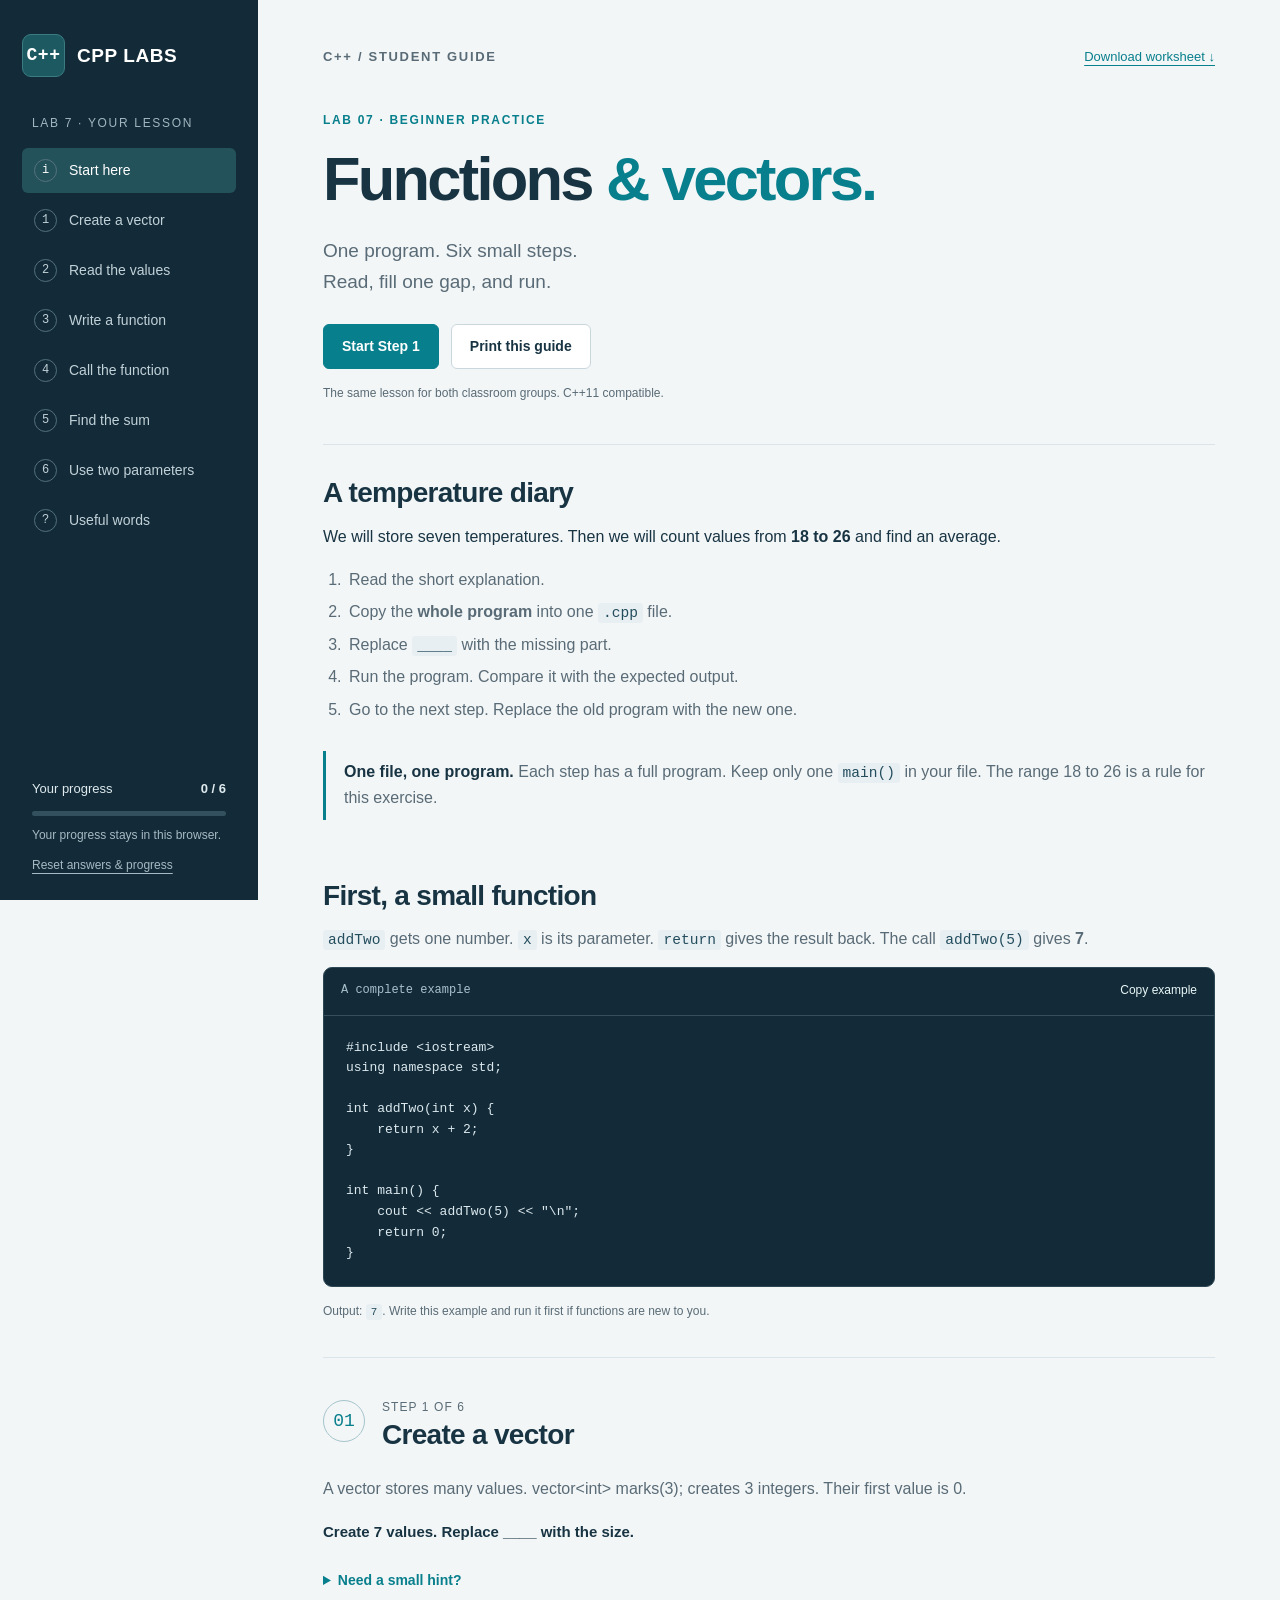
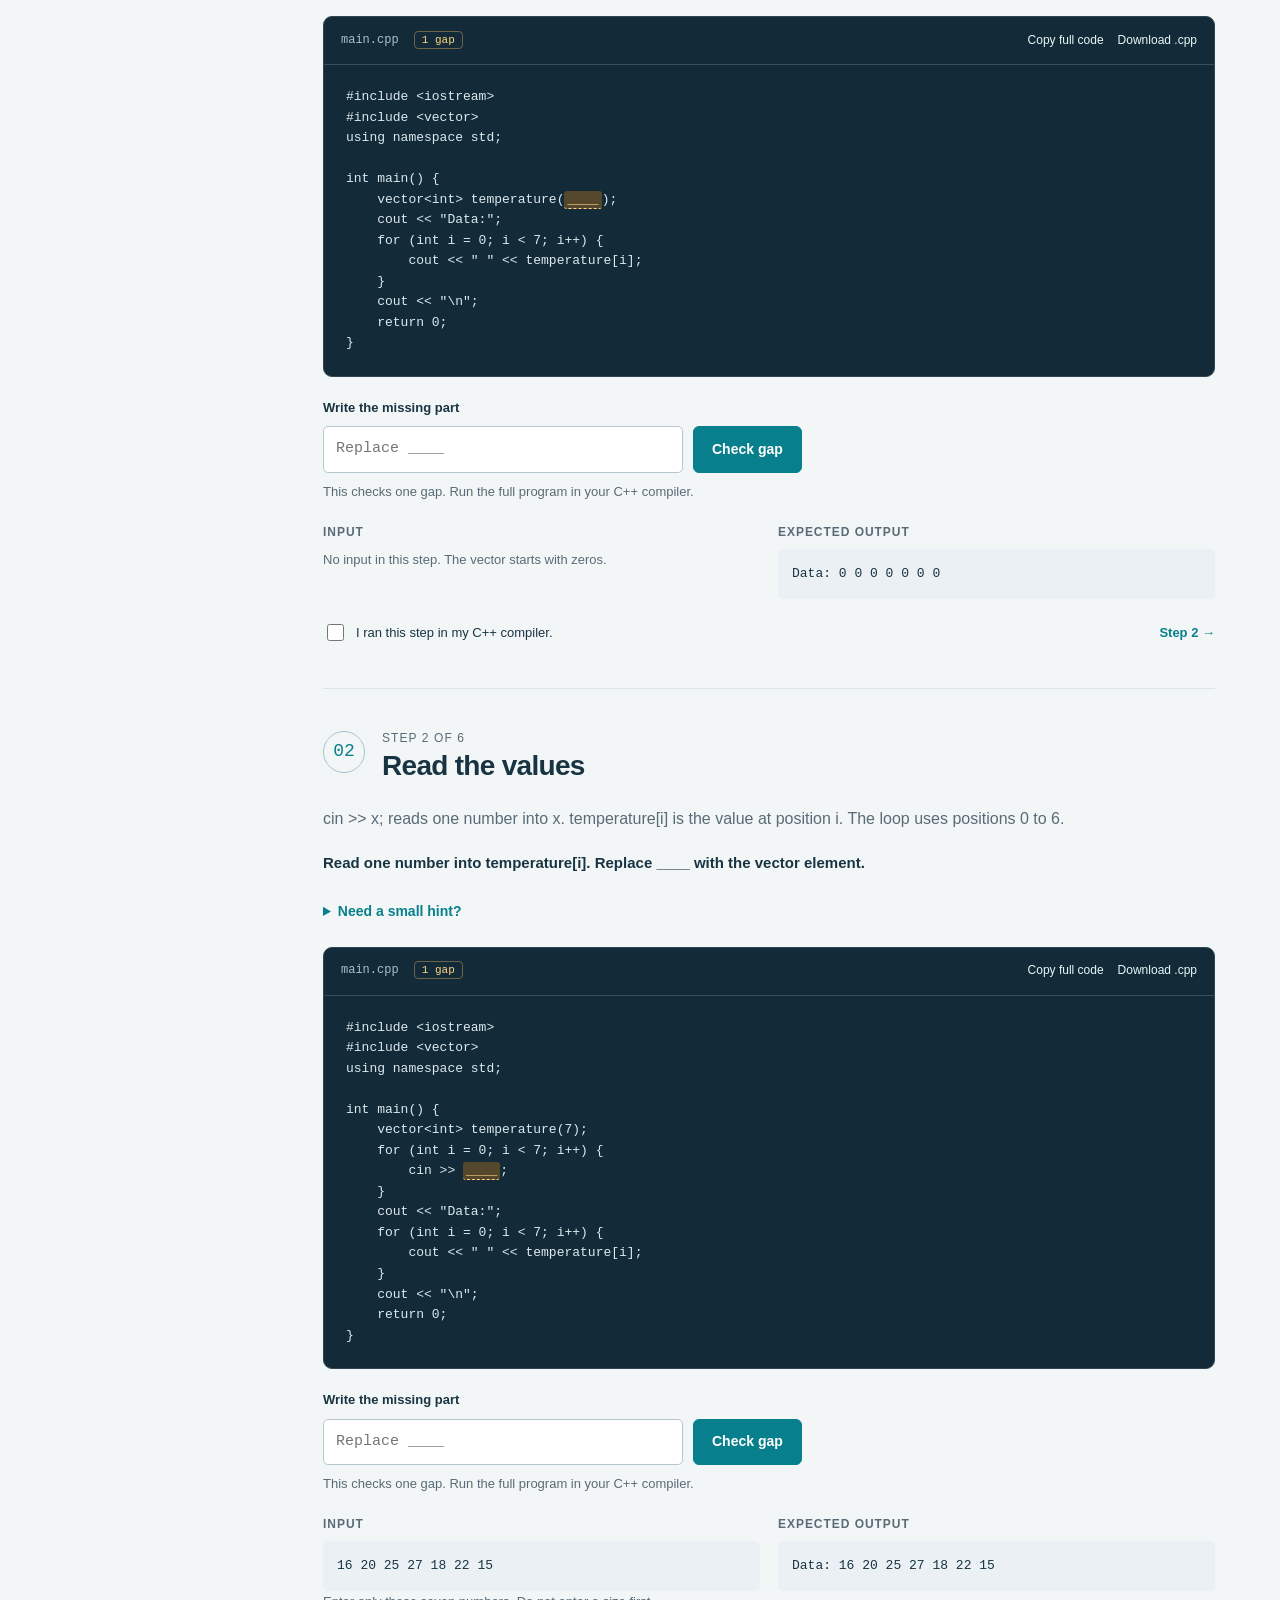
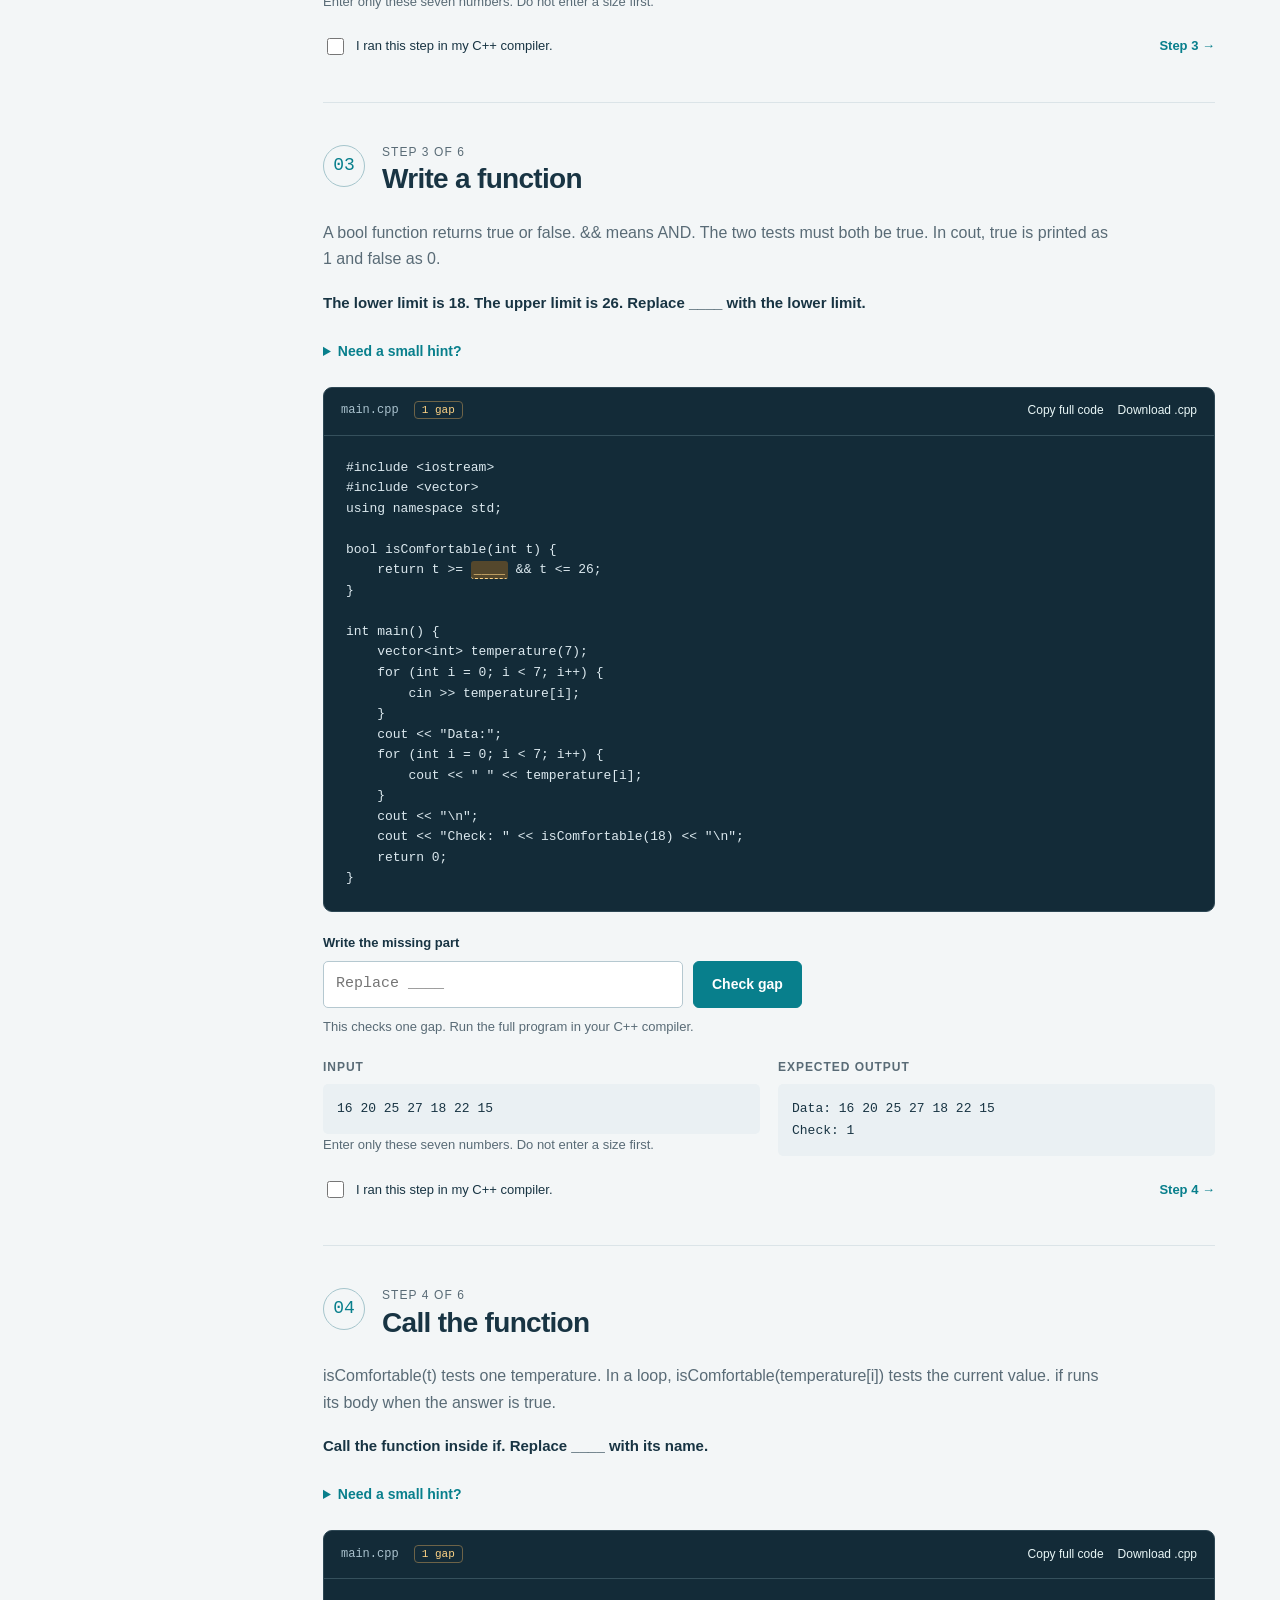
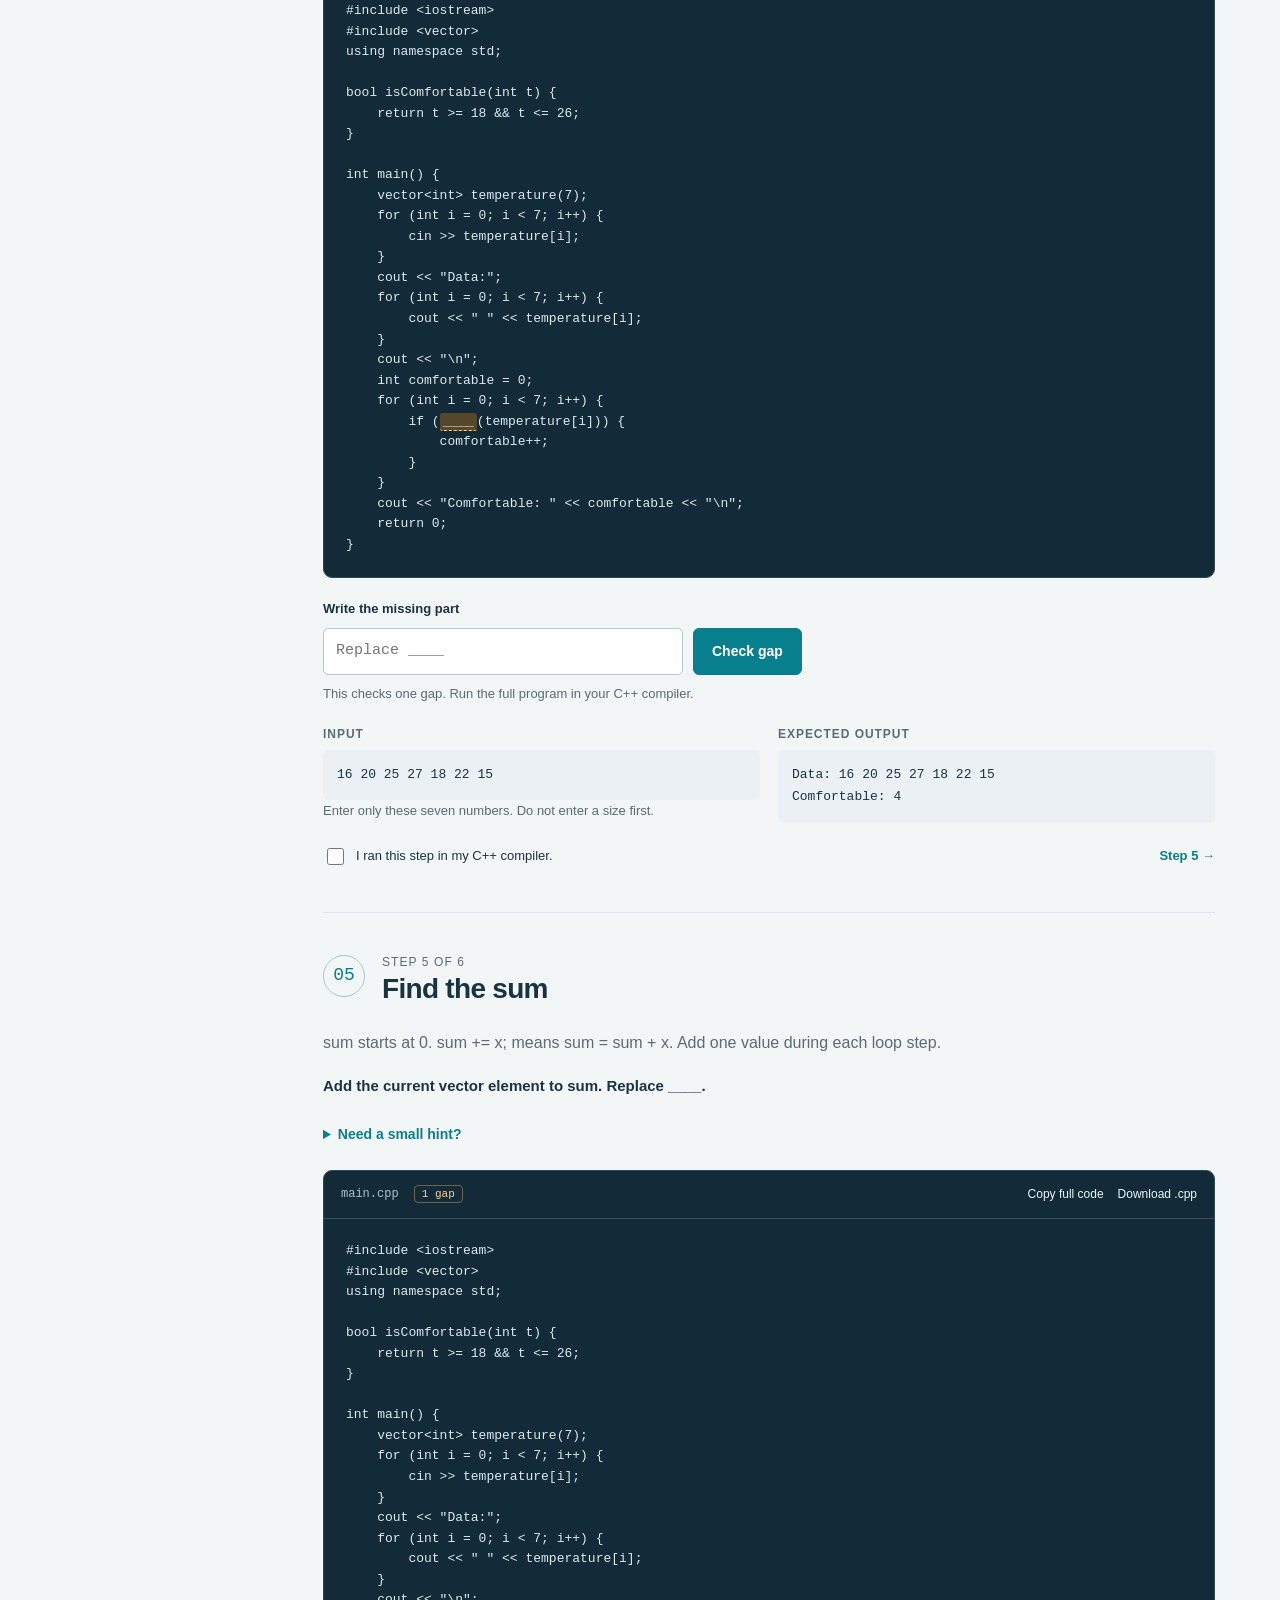
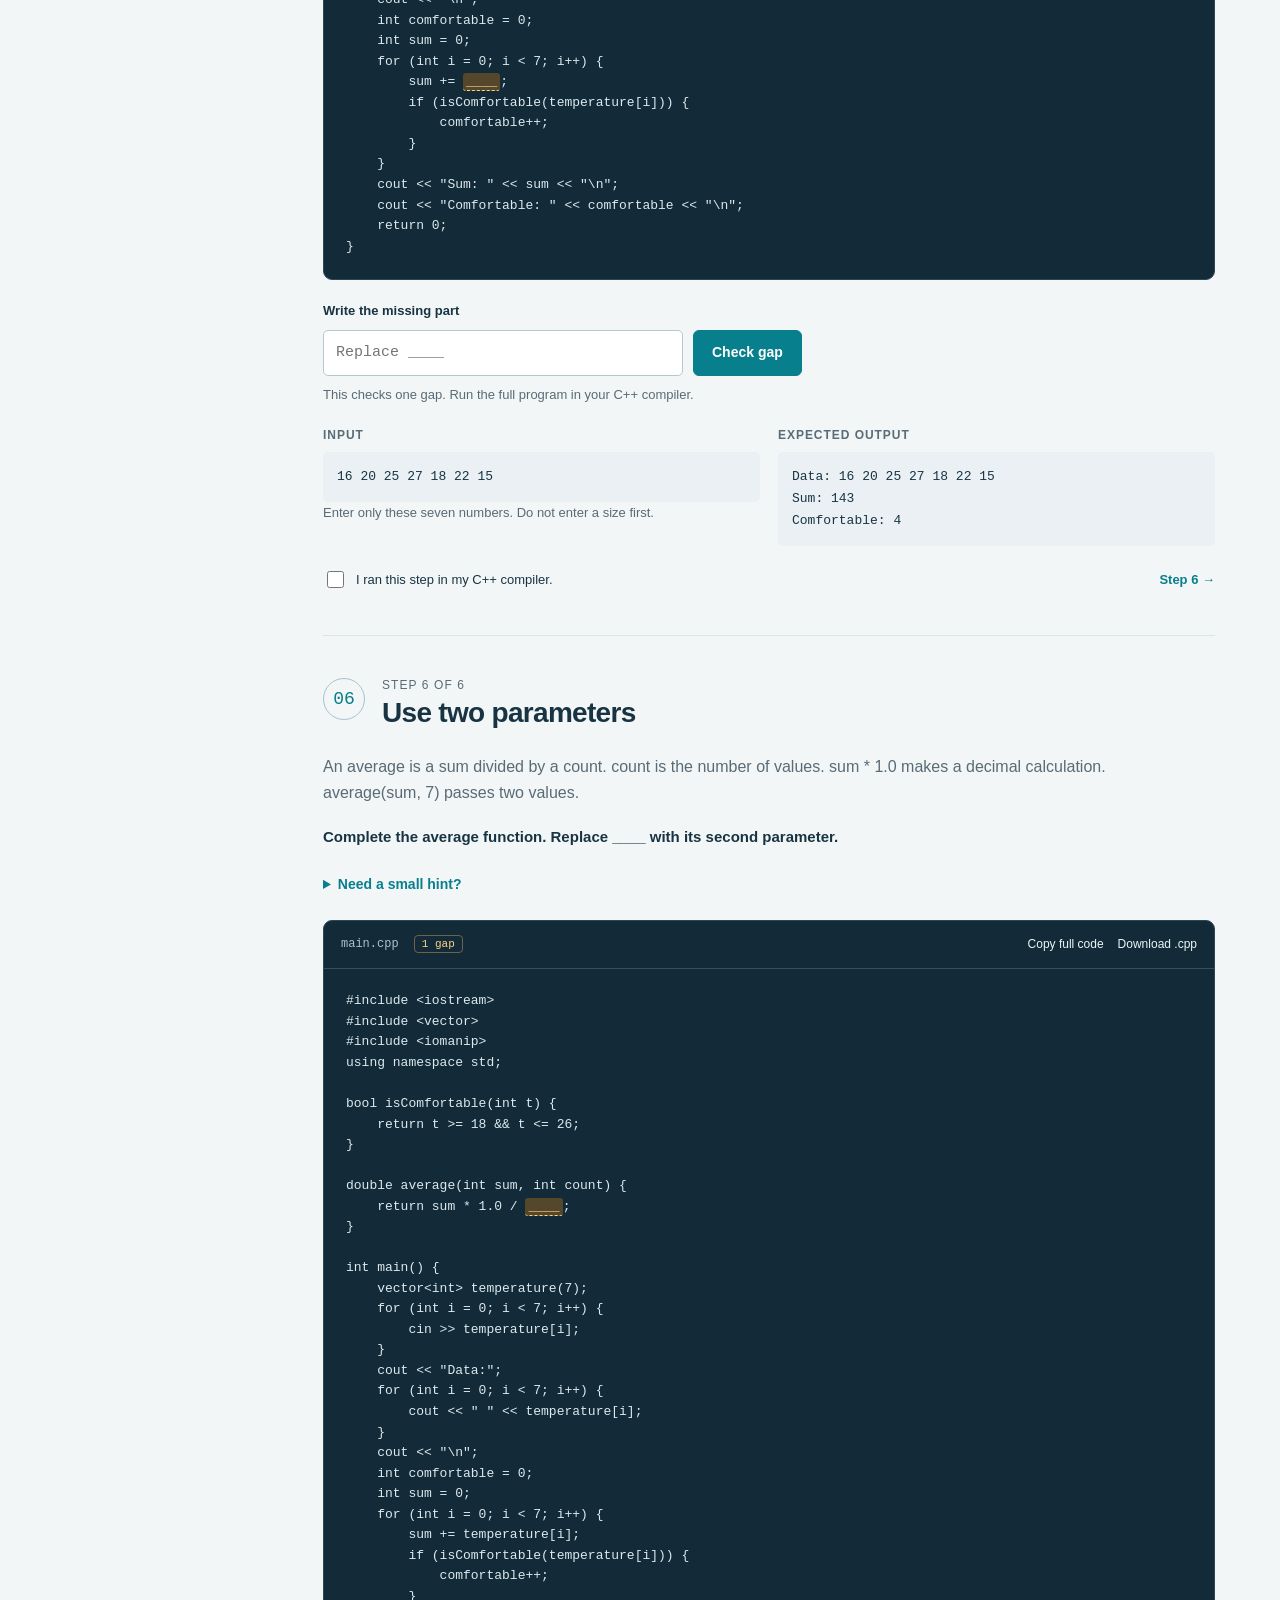
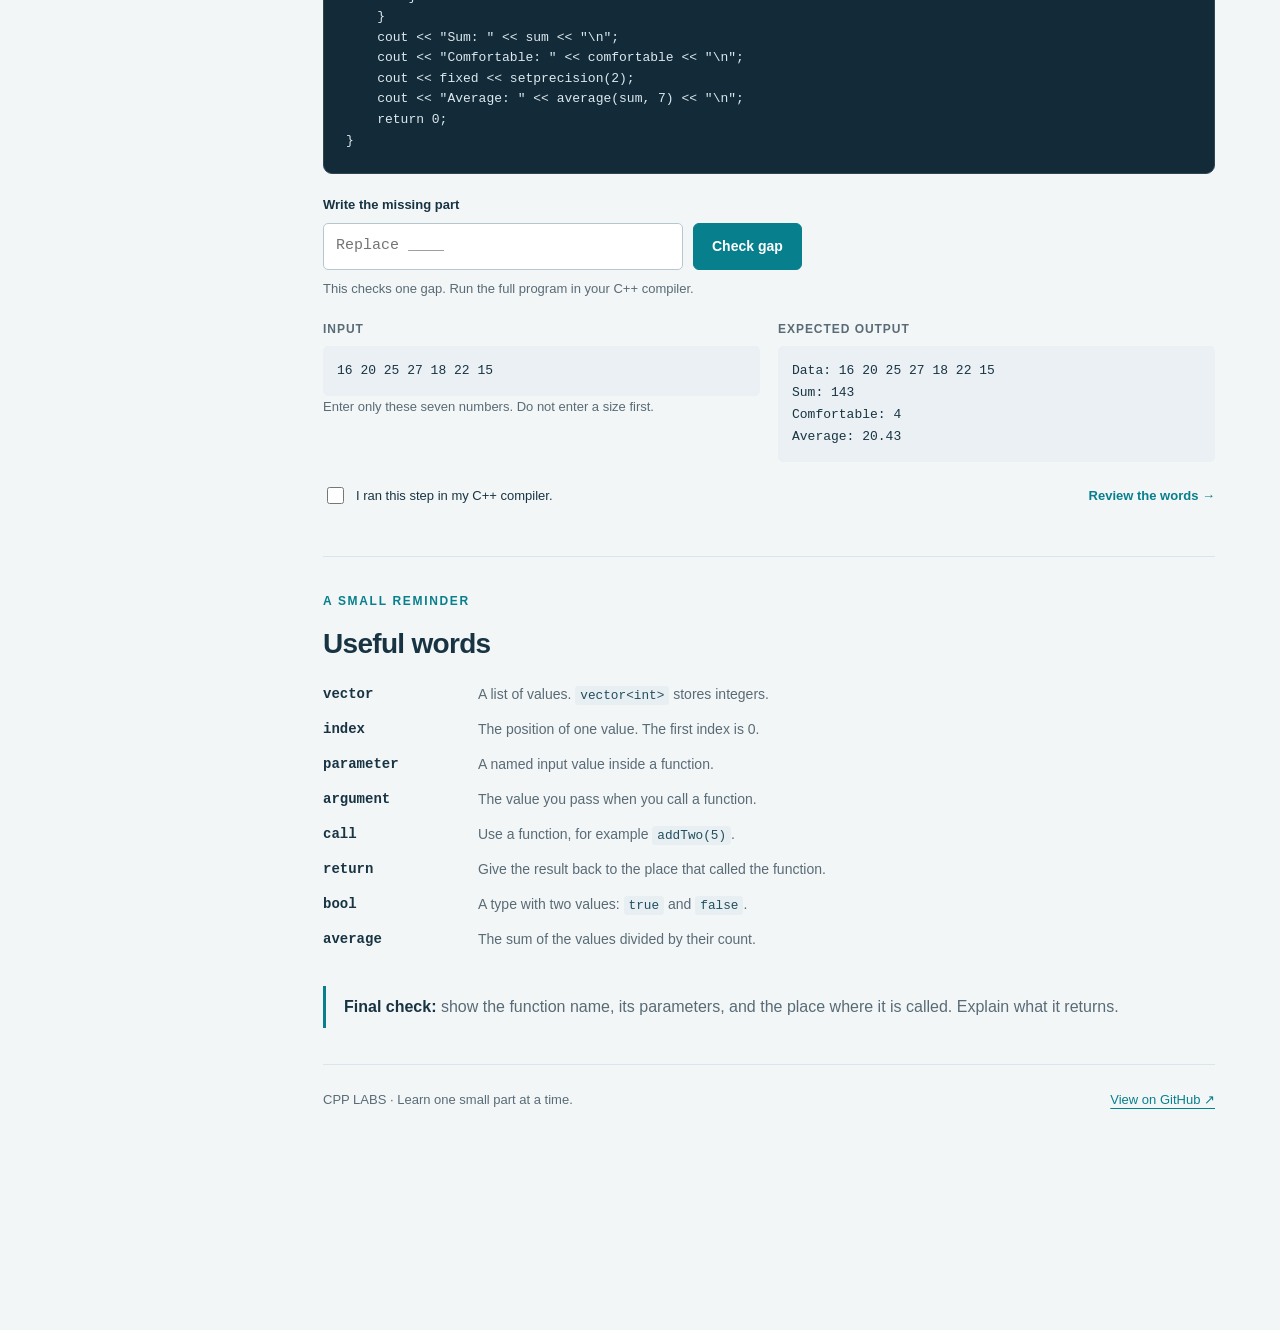
==== index.html @ 0ea3b431 "Add guided C++ functions and vectors lesson" ====
<!doctype html>
<html lang="en"><head><meta charset="utf-8"><meta name="viewport" content="width=device-width, initial-scale=1">
<meta name="description" content="Learn C++ functions and vectors in six small steps. Simple English, complete code, one gap at a time, hints, and expected output.">
<meta name="theme-color" content="#132b38"><meta name="color-scheme" content="light">
<meta http-equiv="Content-Security-Policy" content="default-src 'self'; script-src 'self'; style-src 'self'; img-src 'self' data:; object-src 'none'; base-uri 'self'; form-action 'none'">
<title>C++ Labs — Functions and vectors</title><link rel="icon" href="assets/favicon.svg" type="image/svg+xml"><link rel="stylesheet" href="assets/site.css"><script src="assets/site.js" defer></script>
</head><body>
<a class="skip-link" href="#main">Skip to lesson</a>
<header class="mobile-bar"><a class="brand" href="#start"><span class="brand-mark">C++</span><span>CPP LABS</span></a><button id="menu-toggle" type="button" aria-expanded="false" aria-controls="lesson-menu">Lesson menu</button></header>
<aside class="rail" id="lesson-menu" aria-label="Lesson navigation">
  <a class="brand" href="#start"><span class="brand-mark">C++</span><span>CPP LABS</span></a>
  <p class="rail-caption">Lab 7 · Your lesson</p>
  <nav class="lesson-nav" aria-label="Lesson steps"><a href="#start" aria-current="location"><span class="nav-number">i</span><span>Start here</span></a><a href="#step-1"><span class="nav-number">1</span><span>Create a vector</span></a><a href="#step-2"><span class="nav-number">2</span><span>Read the values</span></a><a href="#step-3"><span class="nav-number">3</span><span>Write a function</span></a><a href="#step-4"><span class="nav-number">4</span><span>Call the function</span></a><a href="#step-5"><span class="nav-number">5</span><span>Find the sum</span></a><a href="#step-6"><span class="nav-number">6</span><span>Use two parameters</span></a><a href="#words"><span class="nav-number">?</span><span>Useful words</span></a></nav>
  <div class="rail-bottom"><div class="progress-label"><span>Your progress</span><strong id="progress-count">0 / 6</strong></div><div class="progress-track" role="progressbar" aria-label="Completed steps" aria-valuemin="0" aria-valuemax="6" aria-valuenow="0"><div class="progress-fill"></div></div><p>Your progress stays in this browser.</p><button class="text-button" type="button" data-reset>Reset answers &amp; progress</button></div>
</aside>
<main class="page" id="main"><div class="content">
  <div class="topline"><span>C++ / Student guide</span><a href="downloads/cpp-functions-vectors-student-guide.docx" download>Download worksheet &darr;</a></div>
  <div id="start">
    <section class="hero" aria-labelledby="lesson-title"><p class="eyebrow">Lab 07 · Beginner practice</p><h1>Functions <span>&amp; vectors.</span></h1><p class="hero-intro">One program. Six small steps.<br>Read, fill one gap, and run.</p><div class="hero-actions"><a class="button" id="continue-link" href="#step-1">Start Step 1</a><button class="button secondary" type="button" data-print>Print this guide</button></div><p class="hero-note">The same lesson for both classroom groups. C++11 compatible.</p></section>
    <section class="intro" aria-labelledby="how-title"><h2 id="how-title">A temperature diary</h2><p>We will store seven temperatures. Then we will count values from <strong>18 to 26</strong> and find an average.</p><ol class="how-list"><li>Read the short explanation.</li><li>Copy the <strong>whole program</strong> into one <code>.cpp</code> file.</li><li>Replace <code>____</code> with the missing part.</li><li>Run the program. Compare it with the expected output.</li><li>Go to the next step. Replace the old program with the new one.</li></ol><p class="rule"><strong>One file, one program.</strong> Each step has a full program. Keep only one <code>main()</code> in your file. The range 18 to 26 is a rule for this exercise.</p><noscript><p class="noscript">You can read all code and download the worksheet without JavaScript. To check gaps, copy with a button, or save progress, enable JavaScript.</p></noscript></section>
    <section class="example" aria-labelledby="example-title"><h2 id="example-title">First, a small function</h2><p class="read"><code>addTwo</code> gets one number. <code>x</code> is its parameter. <code>return</code> gives the result back. The call <code>addTwo(5)</code> gives <strong>7</strong>.</p><div class="code-shell"><div class="code-bar"><span class="code-name">A complete example</span><div class="code-tools"><button type="button" data-copy-example>Copy example</button></div></div><pre tabindex="0"><code id="function-example">#include &lt;iostream&gt;
using namespace std;

int addTwo(int x) {
    return x + 2;
}

int main() {
    cout &lt;&lt; addTwo(5) &lt;&lt; &quot;\n&quot;;
    return 0;
}
</code></pre></div><p class="hero-note">Output: <code>7</code>. Write this example and run it first if functions are new to you.</p></section>
  </div>
  
<section class="step" id="step-1" data-step="1" data-answer="7" aria-labelledby="title-1">
  <header class="step-header"><span class="step-number" aria-hidden="true">01</span><div><p class="step-label">Step 1 of 6</p><h2 id="title-1">Create a vector</h2></div></header>
  <p class="read">A vector stores many values. vector&lt;int&gt; marks(3); creates 3 integers. Their first value is 0.</p>
  <p class="task">Create 7 values. Replace ____ with the size.</p>
  <details class="hint"><summary>Need a small hint?</summary><p>use the number of days in one week.</p></details>
  <div class="code-shell">
    <div class="code-bar"><span class="code-name">main.cpp <span class="gap-count">1 gap</span></span><div class="code-tools"><button type="button" data-copy aria-label="Copy full code for step 1">Copy full code</button><button type="button" data-download aria-label="Download C++ code for step 1">Download .cpp</button></div></div>
    <pre tabindex="0" aria-label="Full C++ program for step 1"><code data-source="#include &lt;iostream&gt;
#include &lt;vector&gt;
using namespace std;

int main() {
    vector&lt;int&gt; temperature(____);
    cout &lt;&lt; &quot;Data:&quot;;
    for (int i = 0; i &lt; 7; i++) {
        cout &lt;&lt; &quot; &quot; &lt;&lt; temperature[i];
    }
    cout &lt;&lt; &quot;\n&quot;;
    return 0;
}
">#include &lt;iostream&gt;
#include &lt;vector&gt;
using namespace std;

int main() {
    vector&lt;int&gt; temperature(<mark class="code-gap">____</mark>);
    cout &lt;&lt; &quot;Data:&quot;;
    for (int i = 0; i &lt; 7; i++) {
        cout &lt;&lt; &quot; &quot; &lt;&lt; temperature[i];
    }
    cout &lt;&lt; &quot;\n&quot;;
    return 0;
}
</code></pre>
  </div>
  <form class="answer-form" aria-label="Check the missing part in step 1">
    <label class="answer-label" for="answer-1">Write the missing part</label>
    <div class="answer-controls"><input class="answer-input" id="answer-1" type="text" placeholder="Replace ____" maxlength="120" autocomplete="off" autocapitalize="off" spellcheck="false" aria-describedby="feedback-1"><button type="submit" class="button">Check gap</button></div>
    <p class="feedback" id="feedback-1" aria-live="polite">This checks one gap. Run the full program in your C++ compiler.</p>
  </form>
  <div class="checks"><div class="check-block"><h3>Input</h3><p>No input in this step. The vector starts with zeros.</p></div><div class="check-block"><h3>Expected output</h3><pre>Data: 0 0 0 0 0 0 0</pre></div></div>
  <div class="finish-row"><label class="done-label"><input type="checkbox" class="done-check">I ran this step in my C++ compiler.</label><a class="next-step" href="#step-2">Step 2 &rarr;</a></div>
</section>
<section class="step" id="step-2" data-step="2" data-answer="temperature[i]" aria-labelledby="title-2">
  <header class="step-header"><span class="step-number" aria-hidden="true">02</span><div><p class="step-label">Step 2 of 6</p><h2 id="title-2">Read the values</h2></div></header>
  <p class="read">cin &gt;&gt; x; reads one number into x. temperature[i] is the value at position i. The loop uses positions 0 to 6.</p>
  <p class="task">Read one number into temperature[i]. Replace ____ with the vector element.</p>
  <details class="hint"><summary>Need a small hint?</summary><p>use the vector name and [i].</p></details>
  <div class="code-shell">
    <div class="code-bar"><span class="code-name">main.cpp <span class="gap-count">1 gap</span></span><div class="code-tools"><button type="button" data-copy aria-label="Copy full code for step 2">Copy full code</button><button type="button" data-download aria-label="Download C++ code for step 2">Download .cpp</button></div></div>
    <pre tabindex="0" aria-label="Full C++ program for step 2"><code data-source="#include &lt;iostream&gt;
#include &lt;vector&gt;
using namespace std;

int main() {
    vector&lt;int&gt; temperature(7);
    for (int i = 0; i &lt; 7; i++) {
        cin &gt;&gt; ____;
    }
    cout &lt;&lt; &quot;Data:&quot;;
    for (int i = 0; i &lt; 7; i++) {
        cout &lt;&lt; &quot; &quot; &lt;&lt; temperature[i];
    }
    cout &lt;&lt; &quot;\n&quot;;
    return 0;
}
">#include &lt;iostream&gt;
#include &lt;vector&gt;
using namespace std;

int main() {
    vector&lt;int&gt; temperature(7);
    for (int i = 0; i &lt; 7; i++) {
        cin &gt;&gt; <mark class="code-gap">____</mark>;
    }
    cout &lt;&lt; &quot;Data:&quot;;
    for (int i = 0; i &lt; 7; i++) {
        cout &lt;&lt; &quot; &quot; &lt;&lt; temperature[i];
    }
    cout &lt;&lt; &quot;\n&quot;;
    return 0;
}
</code></pre>
  </div>
  <form class="answer-form" aria-label="Check the missing part in step 2">
    <label class="answer-label" for="answer-2">Write the missing part</label>
    <div class="answer-controls"><input class="answer-input" id="answer-2" type="text" placeholder="Replace ____" maxlength="120" autocomplete="off" autocapitalize="off" spellcheck="false" aria-describedby="feedback-2"><button type="submit" class="button">Check gap</button></div>
    <p class="feedback" id="feedback-2" aria-live="polite">This checks one gap. Run the full program in your C++ compiler.</p>
  </form>
  <div class="checks"><div class="check-block"><h3>Input</h3><pre>16 20 25 27 18 22 15</pre><p>Enter only these seven numbers. Do not enter a size first.</p></div><div class="check-block"><h3>Expected output</h3><pre>Data: 16 20 25 27 18 22 15</pre></div></div>
  <div class="finish-row"><label class="done-label"><input type="checkbox" class="done-check">I ran this step in my C++ compiler.</label><a class="next-step" href="#step-3">Step 3 &rarr;</a></div>
</section>
<section class="step" id="step-3" data-step="3" data-answer="18" aria-labelledby="title-3">
  <header class="step-header"><span class="step-number" aria-hidden="true">03</span><div><p class="step-label">Step 3 of 6</p><h2 id="title-3">Write a function</h2></div></header>
  <p class="read">A bool function returns true or false. &amp;&amp; means AND. The two tests must both be true. In cout, true is printed as 1 and false as 0.</p>
  <p class="task">The lower limit is 18. The upper limit is 26. Replace ____ with the lower limit.</p>
  <details class="hint"><summary>Need a small hint?</summary><p>the first test is t &gt;= the lower limit.</p></details>
  <div class="code-shell">
    <div class="code-bar"><span class="code-name">main.cpp <span class="gap-count">1 gap</span></span><div class="code-tools"><button type="button" data-copy aria-label="Copy full code for step 3">Copy full code</button><button type="button" data-download aria-label="Download C++ code for step 3">Download .cpp</button></div></div>
    <pre tabindex="0" aria-label="Full C++ program for step 3"><code data-source="#include &lt;iostream&gt;
#include &lt;vector&gt;
using namespace std;

bool isComfortable(int t) {
    return t &gt;= ____ &amp;&amp; t &lt;= 26;
}

int main() {
    vector&lt;int&gt; temperature(7);
    for (int i = 0; i &lt; 7; i++) {
        cin &gt;&gt; temperature[i];
    }
    cout &lt;&lt; &quot;Data:&quot;;
    for (int i = 0; i &lt; 7; i++) {
        cout &lt;&lt; &quot; &quot; &lt;&lt; temperature[i];
    }
    cout &lt;&lt; &quot;\n&quot;;
    cout &lt;&lt; &quot;Check: &quot; &lt;&lt; isComfortable(18) &lt;&lt; &quot;\n&quot;;
    return 0;
}
">#include &lt;iostream&gt;
#include &lt;vector&gt;
using namespace std;

bool isComfortable(int t) {
    return t &gt;= <mark class="code-gap">____</mark> &amp;&amp; t &lt;= 26;
}

int main() {
    vector&lt;int&gt; temperature(7);
    for (int i = 0; i &lt; 7; i++) {
        cin &gt;&gt; temperature[i];
    }
    cout &lt;&lt; &quot;Data:&quot;;
    for (int i = 0; i &lt; 7; i++) {
        cout &lt;&lt; &quot; &quot; &lt;&lt; temperature[i];
    }
    cout &lt;&lt; &quot;\n&quot;;
    cout &lt;&lt; &quot;Check: &quot; &lt;&lt; isComfortable(18) &lt;&lt; &quot;\n&quot;;
    return 0;
}
</code></pre>
  </div>
  <form class="answer-form" aria-label="Check the missing part in step 3">
    <label class="answer-label" for="answer-3">Write the missing part</label>
    <div class="answer-controls"><input class="answer-input" id="answer-3" type="text" placeholder="Replace ____" maxlength="120" autocomplete="off" autocapitalize="off" spellcheck="false" aria-describedby="feedback-3"><button type="submit" class="button">Check gap</button></div>
    <p class="feedback" id="feedback-3" aria-live="polite">This checks one gap. Run the full program in your C++ compiler.</p>
  </form>
  <div class="checks"><div class="check-block"><h3>Input</h3><pre>16 20 25 27 18 22 15</pre><p>Enter only these seven numbers. Do not enter a size first.</p></div><div class="check-block"><h3>Expected output</h3><pre>Data: 16 20 25 27 18 22 15
Check: 1</pre></div></div>
  <div class="finish-row"><label class="done-label"><input type="checkbox" class="done-check">I ran this step in my C++ compiler.</label><a class="next-step" href="#step-4">Step 4 &rarr;</a></div>
</section>
<section class="step" id="step-4" data-step="4" data-answer="isComfortable" aria-labelledby="title-4">
  <header class="step-header"><span class="step-number" aria-hidden="true">04</span><div><p class="step-label">Step 4 of 6</p><h2 id="title-4">Call the function</h2></div></header>
  <p class="read">isComfortable(t) tests one temperature. In a loop, isComfortable(temperature[i]) tests the current value. if runs its body when the answer is true.</p>
  <p class="task">Call the function inside if. Replace ____ with its name.</p>
  <details class="hint"><summary>Need a small hint?</summary><p>the function is defined above main.</p></details>
  <div class="code-shell">
    <div class="code-bar"><span class="code-name">main.cpp <span class="gap-count">1 gap</span></span><div class="code-tools"><button type="button" data-copy aria-label="Copy full code for step 4">Copy full code</button><button type="button" data-download aria-label="Download C++ code for step 4">Download .cpp</button></div></div>
    <pre tabindex="0" aria-label="Full C++ program for step 4"><code data-source="#include &lt;iostream&gt;
#include &lt;vector&gt;
using namespace std;

bool isComfortable(int t) {
    return t &gt;= 18 &amp;&amp; t &lt;= 26;
}

int main() {
    vector&lt;int&gt; temperature(7);
    for (int i = 0; i &lt; 7; i++) {
        cin &gt;&gt; temperature[i];
    }
    cout &lt;&lt; &quot;Data:&quot;;
    for (int i = 0; i &lt; 7; i++) {
        cout &lt;&lt; &quot; &quot; &lt;&lt; temperature[i];
    }
    cout &lt;&lt; &quot;\n&quot;;
    int comfortable = 0;
    for (int i = 0; i &lt; 7; i++) {
        if (____(temperature[i])) {
            comfortable++;
        }
    }
    cout &lt;&lt; &quot;Comfortable: &quot; &lt;&lt; comfortable &lt;&lt; &quot;\n&quot;;
    return 0;
}
">#include &lt;iostream&gt;
#include &lt;vector&gt;
using namespace std;

bool isComfortable(int t) {
    return t &gt;= 18 &amp;&amp; t &lt;= 26;
}

int main() {
    vector&lt;int&gt; temperature(7);
    for (int i = 0; i &lt; 7; i++) {
        cin &gt;&gt; temperature[i];
    }
    cout &lt;&lt; &quot;Data:&quot;;
    for (int i = 0; i &lt; 7; i++) {
        cout &lt;&lt; &quot; &quot; &lt;&lt; temperature[i];
    }
    cout &lt;&lt; &quot;\n&quot;;
    int comfortable = 0;
    for (int i = 0; i &lt; 7; i++) {
        if (<mark class="code-gap">____</mark>(temperature[i])) {
            comfortable++;
        }
    }
    cout &lt;&lt; &quot;Comfortable: &quot; &lt;&lt; comfortable &lt;&lt; &quot;\n&quot;;
    return 0;
}
</code></pre>
  </div>
  <form class="answer-form" aria-label="Check the missing part in step 4">
    <label class="answer-label" for="answer-4">Write the missing part</label>
    <div class="answer-controls"><input class="answer-input" id="answer-4" type="text" placeholder="Replace ____" maxlength="120" autocomplete="off" autocapitalize="off" spellcheck="false" aria-describedby="feedback-4"><button type="submit" class="button">Check gap</button></div>
    <p class="feedback" id="feedback-4" aria-live="polite">This checks one gap. Run the full program in your C++ compiler.</p>
  </form>
  <div class="checks"><div class="check-block"><h3>Input</h3><pre>16 20 25 27 18 22 15</pre><p>Enter only these seven numbers. Do not enter a size first.</p></div><div class="check-block"><h3>Expected output</h3><pre>Data: 16 20 25 27 18 22 15
Comfortable: 4</pre></div></div>
  <div class="finish-row"><label class="done-label"><input type="checkbox" class="done-check">I ran this step in my C++ compiler.</label><a class="next-step" href="#step-5">Step 5 &rarr;</a></div>
</section>
<section class="step" id="step-5" data-step="5" data-answer="temperature[i]" aria-labelledby="title-5">
  <header class="step-header"><span class="step-number" aria-hidden="true">05</span><div><p class="step-label">Step 5 of 6</p><h2 id="title-5">Find the sum</h2></div></header>
  <p class="read">sum starts at 0. sum += x; means sum = sum + x. Add one value during each loop step.</p>
  <p class="task">Add the current vector element to sum. Replace ____.</p>
  <details class="hint"><summary>Need a small hint?</summary><p>this is the same element used in the if line.</p></details>
  <div class="code-shell">
    <div class="code-bar"><span class="code-name">main.cpp <span class="gap-count">1 gap</span></span><div class="code-tools"><button type="button" data-copy aria-label="Copy full code for step 5">Copy full code</button><button type="button" data-download aria-label="Download C++ code for step 5">Download .cpp</button></div></div>
    <pre tabindex="0" aria-label="Full C++ program for step 5"><code data-source="#include &lt;iostream&gt;
#include &lt;vector&gt;
using namespace std;

bool isComfortable(int t) {
    return t &gt;= 18 &amp;&amp; t &lt;= 26;
}

int main() {
    vector&lt;int&gt; temperature(7);
    for (int i = 0; i &lt; 7; i++) {
        cin &gt;&gt; temperature[i];
    }
    cout &lt;&lt; &quot;Data:&quot;;
    for (int i = 0; i &lt; 7; i++) {
        cout &lt;&lt; &quot; &quot; &lt;&lt; temperature[i];
    }
    cout &lt;&lt; &quot;\n&quot;;
    int comfortable = 0;
    int sum = 0;
    for (int i = 0; i &lt; 7; i++) {
        sum += ____;
        if (isComfortable(temperature[i])) {
            comfortable++;
        }
    }
    cout &lt;&lt; &quot;Sum: &quot; &lt;&lt; sum &lt;&lt; &quot;\n&quot;;
    cout &lt;&lt; &quot;Comfortable: &quot; &lt;&lt; comfortable &lt;&lt; &quot;\n&quot;;
    return 0;
}
">#include &lt;iostream&gt;
#include &lt;vector&gt;
using namespace std;

bool isComfortable(int t) {
    return t &gt;= 18 &amp;&amp; t &lt;= 26;
}

int main() {
    vector&lt;int&gt; temperature(7);
    for (int i = 0; i &lt; 7; i++) {
        cin &gt;&gt; temperature[i];
    }
    cout &lt;&lt; &quot;Data:&quot;;
    for (int i = 0; i &lt; 7; i++) {
        cout &lt;&lt; &quot; &quot; &lt;&lt; temperature[i];
    }
    cout &lt;&lt; &quot;\n&quot;;
    int comfortable = 0;
    int sum = 0;
    for (int i = 0; i &lt; 7; i++) {
        sum += <mark class="code-gap">____</mark>;
        if (isComfortable(temperature[i])) {
            comfortable++;
        }
    }
    cout &lt;&lt; &quot;Sum: &quot; &lt;&lt; sum &lt;&lt; &quot;\n&quot;;
    cout &lt;&lt; &quot;Comfortable: &quot; &lt;&lt; comfortable &lt;&lt; &quot;\n&quot;;
    return 0;
}
</code></pre>
  </div>
  <form class="answer-form" aria-label="Check the missing part in step 5">
    <label class="answer-label" for="answer-5">Write the missing part</label>
    <div class="answer-controls"><input class="answer-input" id="answer-5" type="text" placeholder="Replace ____" maxlength="120" autocomplete="off" autocapitalize="off" spellcheck="false" aria-describedby="feedback-5"><button type="submit" class="button">Check gap</button></div>
    <p class="feedback" id="feedback-5" aria-live="polite">This checks one gap. Run the full program in your C++ compiler.</p>
  </form>
  <div class="checks"><div class="check-block"><h3>Input</h3><pre>16 20 25 27 18 22 15</pre><p>Enter only these seven numbers. Do not enter a size first.</p></div><div class="check-block"><h3>Expected output</h3><pre>Data: 16 20 25 27 18 22 15
Sum: 143
Comfortable: 4</pre></div></div>
  <div class="finish-row"><label class="done-label"><input type="checkbox" class="done-check">I ran this step in my C++ compiler.</label><a class="next-step" href="#step-6">Step 6 &rarr;</a></div>
</section>
<section class="step" id="step-6" data-step="6" data-answer="count" aria-labelledby="title-6">
  <header class="step-header"><span class="step-number" aria-hidden="true">06</span><div><p class="step-label">Step 6 of 6</p><h2 id="title-6">Use two parameters</h2></div></header>
  <p class="read">An average is a sum divided by a count. count is the number of values. sum * 1.0 makes a decimal calculation. average(sum, 7) passes two values.</p>
  <p class="task">Complete the average function. Replace ____ with its second parameter.</p>
  <details class="hint"><summary>Need a small hint?</summary><p>divide by the number of values, not by their sum.</p></details>
  <div class="code-shell">
    <div class="code-bar"><span class="code-name">main.cpp <span class="gap-count">1 gap</span></span><div class="code-tools"><button type="button" data-copy aria-label="Copy full code for step 6">Copy full code</button><button type="button" data-download aria-label="Download C++ code for step 6">Download .cpp</button></div></div>
    <pre tabindex="0" aria-label="Full C++ program for step 6"><code data-source="#include &lt;iostream&gt;
#include &lt;vector&gt;
#include &lt;iomanip&gt;
using namespace std;

bool isComfortable(int t) {
    return t &gt;= 18 &amp;&amp; t &lt;= 26;
}

double average(int sum, int count) {
    return sum * 1.0 / ____;
}

int main() {
    vector&lt;int&gt; temperature(7);
    for (int i = 0; i &lt; 7; i++) {
        cin &gt;&gt; temperature[i];
    }
    cout &lt;&lt; &quot;Data:&quot;;
    for (int i = 0; i &lt; 7; i++) {
        cout &lt;&lt; &quot; &quot; &lt;&lt; temperature[i];
    }
    cout &lt;&lt; &quot;\n&quot;;
    int comfortable = 0;
    int sum = 0;
    for (int i = 0; i &lt; 7; i++) {
        sum += temperature[i];
        if (isComfortable(temperature[i])) {
            comfortable++;
        }
    }
    cout &lt;&lt; &quot;Sum: &quot; &lt;&lt; sum &lt;&lt; &quot;\n&quot;;
    cout &lt;&lt; &quot;Comfortable: &quot; &lt;&lt; comfortable &lt;&lt; &quot;\n&quot;;
    cout &lt;&lt; fixed &lt;&lt; setprecision(2);
    cout &lt;&lt; &quot;Average: &quot; &lt;&lt; average(sum, 7) &lt;&lt; &quot;\n&quot;;
    return 0;
}
">#include &lt;iostream&gt;
#include &lt;vector&gt;
#include &lt;iomanip&gt;
using namespace std;

bool isComfortable(int t) {
    return t &gt;= 18 &amp;&amp; t &lt;= 26;
}

double average(int sum, int count) {
    return sum * 1.0 / <mark class="code-gap">____</mark>;
}

int main() {
    vector&lt;int&gt; temperature(7);
    for (int i = 0; i &lt; 7; i++) {
        cin &gt;&gt; temperature[i];
    }
    cout &lt;&lt; &quot;Data:&quot;;
    for (int i = 0; i &lt; 7; i++) {
        cout &lt;&lt; &quot; &quot; &lt;&lt; temperature[i];
    }
    cout &lt;&lt; &quot;\n&quot;;
    int comfortable = 0;
    int sum = 0;
    for (int i = 0; i &lt; 7; i++) {
        sum += temperature[i];
        if (isComfortable(temperature[i])) {
            comfortable++;
        }
    }
    cout &lt;&lt; &quot;Sum: &quot; &lt;&lt; sum &lt;&lt; &quot;\n&quot;;
    cout &lt;&lt; &quot;Comfortable: &quot; &lt;&lt; comfortable &lt;&lt; &quot;\n&quot;;
    cout &lt;&lt; fixed &lt;&lt; setprecision(2);
    cout &lt;&lt; &quot;Average: &quot; &lt;&lt; average(sum, 7) &lt;&lt; &quot;\n&quot;;
    return 0;
}
</code></pre>
  </div>
  <form class="answer-form" aria-label="Check the missing part in step 6">
    <label class="answer-label" for="answer-6">Write the missing part</label>
    <div class="answer-controls"><input class="answer-input" id="answer-6" type="text" placeholder="Replace ____" maxlength="120" autocomplete="off" autocapitalize="off" spellcheck="false" aria-describedby="feedback-6"><button type="submit" class="button">Check gap</button></div>
    <p class="feedback" id="feedback-6" aria-live="polite">This checks one gap. Run the full program in your C++ compiler.</p>
  </form>
  <div class="checks"><div class="check-block"><h3>Input</h3><pre>16 20 25 27 18 22 15</pre><p>Enter only these seven numbers. Do not enter a size first.</p></div><div class="check-block"><h3>Expected output</h3><pre>Data: 16 20 25 27 18 22 15
Sum: 143
Comfortable: 4
Average: 20.43</pre></div></div>
  <div class="finish-row"><label class="done-label"><input type="checkbox" class="done-check">I ran this step in my C++ compiler.</label><a class="next-step" href="#words">Review the words &rarr;</a></div>
</section>
  <section class="words" id="words" aria-labelledby="words-title"><p class="eyebrow">A small reminder</p><h2 id="words-title">Useful words</h2><dl><dt>vector</dt><dd>A list of values. <code>vector&lt;int&gt;</code> stores integers.</dd><dt>index</dt><dd>The position of one value. The first index is 0.</dd><dt>parameter</dt><dd>A named input value inside a function.</dd><dt>argument</dt><dd>The value you pass when you call a function.</dd><dt>call</dt><dd>Use a function, for example <code>addTwo(5)</code>.</dd><dt>return</dt><dd>Give the result back to the place that called the function.</dd><dt>bool</dt><dd>A type with two values: <code>true</code> and <code>false</code>.</dd><dt>average</dt><dd>The sum of the values divided by their count.</dd></dl><p class="rule"><strong>Final check:</strong> show the function name, its parameters, and the place where it is called. Explain what it returns.</p></section>
  <footer class="closing"><p>CPP LABS · Learn one small part at a time.</p><a href="https://github.com/Dozzka/CPP_LABS" target="_blank" rel="noopener noreferrer">View on GitHub &nearr;</a></footer>
</div></main><div class="status-toast" id="global-status" role="status" aria-live="polite"></div>
</body></html>
---- assets/site.css ----
@charset "UTF-8";
:root{--ink:#183443;--muted:#596b76;--teal:#087f8c;--teal-dark:#066974;--paper:#fff;--bg:#f3f6f7;--line:#dbe4e8;--code:#132b38;--amber:#ffd485;--rail:258px;font-family:Inter,"Segoe UI",Arial,sans-serif;color:var(--ink);background:var(--bg);font-synthesis:none;scroll-behavior:smooth;scroll-padding-top:30px}
*{box-sizing:border-box}body{margin:0;line-height:1.65}button,input{font:inherit}button,a,input{ -webkit-tap-highlight-color:transparent}a{color:var(--teal);text-underline-offset:4px}button{cursor:pointer}button:focus-visible,a:focus-visible,input:focus-visible,summary:focus-visible{outline:3px solid #eaa847;outline-offset:4px}button:disabled{cursor:default}::selection{background:#ccebed;color:#122b38}.skip-link{position:fixed;left:18px;top:-80px;z-index:100;background:white;padding:10px 20px;border-radius:5px}.skip-link:focus{top:10px}
.rail{position:fixed;inset:0 auto 0 0;width:var(--rail);background:var(--code);color:#e7f0f3;display:flex;flex-direction:column;padding:34px 22px 24px;z-index:20;overflow-y:auto}.brand{display:flex;gap:12px;align-items:center;color:white;text-decoration:none;font-size:19px;font-weight:750;letter-spacing:.03em}.brand-mark{display:grid;place-items:center;background:#1d5960;border:1px solid #3b7c83;border-radius:9px;width:43px;height:43px;font-family:Consolas,monospace;font-size:18px}.rail-caption{font-size:12px;color:#a1b6c0;letter-spacing:.14em;text-transform:uppercase;margin:37px 10px 14px}.lesson-nav{display:grid;gap:5px}.lesson-nav a{display:flex;align-items:center;gap:12px;padding:11px 12px;border-radius:6px;text-decoration:none;color:#c1d1d8;font-size:14px;line-height:1.35}.lesson-nav a:hover{background:#1b3b49;color:white}.lesson-nav a[aria-current="location"]{background:#24525b;color:white}.nav-number{font-family:Consolas,monospace;display:grid;place-items:center;width:23px;height:23px;border:1px solid #55717e;border-radius:50%;font-size:12px;flex-shrink:0}.lesson-nav a.is-done .nav-number{background:#71c8bf;border-color:#71c8bf;color:#0d3139}.rail-bottom{margin-top:auto;padding:35px 10px 0;font-size:12px;color:#a6bac3}.progress-label{display:flex;justify-content:space-between;gap:8px;color:#deeaee;font-size:13px}.progress-track{height:5px;background:#32505e;margin:12px 0 10px;border-radius:4px;overflow:hidden}.progress-fill{height:100%;width:0;background:#77d1c4;transition:width .25s}.text-button{border:0;padding:0;background:transparent;color:inherit;text-decoration:underline;text-underline-offset:4px;font-size:12px}.rail-bottom p{margin:10px 0}.mobile-bar{display:none}
.page{margin-left:var(--rail);max-width:1400px}.content{max-width:1054px;padding:46px 65px 65px;margin:auto}.topline{display:flex;justify-content:space-between;align-items:center;gap:15px;font-size:13px;color:var(--muted)}.topline span{letter-spacing:.13em;text-transform:uppercase;font-weight:650}.topline a{font-size:13px}.hero{padding:44px 0 40px;border-bottom:1px solid var(--line)}.eyebrow{font-size:12px;font-weight:750;text-transform:uppercase;letter-spacing:.14em;color:var(--teal);margin:0 0 15px}h1{font-size:clamp(40px,4.8vw,64px);font-weight:750;line-height:1.08;letter-spacing:-.045em;margin:0 0 22px;max-width:760px}h1 span{color:var(--teal)}.hero-intro{font-size:19px;max-width:650px;color:var(--muted);margin:0 0 27px}.hero-actions{display:flex;flex-wrap:wrap;gap:12px}.button{display:inline-flex;justify-content:center;align-items:center;gap:8px;padding:11px 18px;border-radius:6px;border:1px solid var(--teal);background:var(--teal);color:white;text-decoration:none;font-size:14px;font-weight:650;line-height:1.5}.button:hover{background:var(--teal-dark);border-color:var(--teal-dark)}.button.secondary{background:white;color:var(--ink);border-color:#c9d7dd}.button.secondary:hover{background:#edf3f5;border-color:#8ea9b5}.hero-note{font-size:12px;margin:15px 0 0;color:var(--muted)}.intro{padding:31px 0 35px}.intro h2{margin-top:0}h2{font-size:28px;line-height:1.2;letter-spacing:-.025em;margin:0 0 14px}h3{font-size:18px;line-height:1.4;margin:0 0 9px}p{margin:0 0 14px}.how-list{padding-left:23px;margin:0 0 25px;color:var(--muted)}.how-list li{padding:3px 0 3px 3px}code,kbd{font-family:"Cascadia Code",Consolas,"Liberation Mono",monospace}p code,li code,dd code,.task code{font-size:.91em;background:#e8eff2;padding:2px 5px;border-radius:3px;color:#234d5d}.rule{border-left:3px solid var(--teal);padding:8px 0 8px 18px;margin:24px 0;color:var(--muted)}.rule strong{color:var(--ink)}
.example{margin:0 0 36px}.code-shell{border:1px solid #2d4754;border-radius:9px;overflow:hidden;background:var(--code);color:#dce9ef}.code-bar{display:flex;justify-content:space-between;align-items:center;gap:12px;border-bottom:1px solid #35505c;min-height:48px;padding:10px 17px;font-size:12px}.code-name{font-family:Consolas,monospace;color:#a9c1cd}.code-tools{display:flex;gap:14px;flex-wrap:wrap}.code-tools button{background:transparent;border:0;color:#e8f6f6;padding:2px 0;font-size:12px}.code-tools button:hover{text-decoration:underline}.code-tools button:focus-visible{outline-offset:2px}.code-shell pre{padding:22px;margin:0;line-height:1.58;overflow:auto;font-size:13px;tab-size:4}.code-shell code{font-family:"Cascadia Code",Consolas,"Liberation Mono",monospace}.code-gap{background:#54472c;color:var(--amber);padding:1px 3px;border-radius:3px;border-bottom:1px dashed #ffd485;font-weight:700}.code-gap.is-filled{color:#a6e4d4;background:#234e4f;border-bottom-color:#77d1c4}.gap-count{color:#ffd485;font-size:11px;padding:2px 7px;border:1px solid #6d6348;border-radius:4px;margin-left:8px}
.step{border-top:1px solid var(--line);padding:40px 0 44px;scroll-margin-top:24px}.step-header{display:flex;align-items:flex-start;gap:17px;margin-bottom:20px}.step-number{border:1px solid #a5c5cc;width:42px;height:42px;border-radius:50%;display:grid;place-items:center;color:var(--teal);font-family:Consolas,monospace;font-size:18px;flex-shrink:0;margin-top:2px}.step-header h2{margin-bottom:4px}.step-label{font-size:12px;color:var(--muted);margin:0;text-transform:uppercase;letter-spacing:.09em}.read{font-size:16px;color:var(--muted);max-width:790px}.task{margin:18px 0 20px;font-size:15px;font-weight:650}.hint{margin:15px 0 20px;font-size:14px}.hint summary{color:var(--teal);cursor:pointer;font-weight:650;width:max-content;max-width:100%;padding:4px 0}.hint p{padding:8px 0 0 20px;color:var(--muted);margin-bottom:0}.answer-form{margin:20px 0 21px}.answer-label{display:block;font-size:13px;font-weight:650;margin-bottom:8px}.answer-controls{display:flex;align-items:stretch;gap:10px}.answer-input{min-width:0;width:100%;max-width:360px;border:1px solid #b5c8d0;background:white;border-radius:5px;padding:10px 12px;color:var(--ink);font-family:Consolas,monospace;font-size:15px}.answer-controls .button{white-space:nowrap}.feedback{font-size:13px;min-height:22px;margin:8px 0 0;color:var(--muted)}.feedback.success{color:#17634c}.feedback.error{color:#9f4318}.checks{display:grid;grid-template-columns:1fr 1fr;gap:18px;margin:20px 0 22px}.check-block{min-width:0}.check-block h3{font-size:12px;text-transform:uppercase;letter-spacing:.08em;color:var(--muted);margin-bottom:8px}.check-block pre{font:13px/1.7 Consolas,monospace;white-space:pre-wrap;overflow-wrap:anywhere;padding:14px;background:#eaf0f3;border-radius:5px;margin:0}.check-block p{font-size:13px;color:var(--muted);margin:0}.finish-row{display:flex;align-items:center;justify-content:space-between;gap:20px;font-size:13px}.done-label{display:flex;align-items:center;gap:9px;cursor:pointer}.done-label input{width:17px;height:17px;accent-color:var(--teal);flex-shrink:0}.next-step{font-weight:650;text-decoration:none;white-space:nowrap}.next-step:hover{text-decoration:underline}
.words{border-top:1px solid var(--line);padding-top:35px;margin-top:5px;scroll-margin-top:30px}.words dl{display:grid;grid-template-columns:130px 1fr;gap:12px 25px;font-size:14px;margin:22px 0 34px}.words dt{font-family:Consolas,monospace;font-weight:700}.words dd{margin:0;color:var(--muted)}.closing{margin-top:36px;padding-top:24px;border-top:1px solid var(--line);color:var(--muted);font-size:13px;display:flex;justify-content:space-between;flex-wrap:wrap;gap:14px}.closing p{margin:0}.noscript{border-left:3px solid #e7ab46;padding:12px 18px;background:#fff7e4;font-size:14px;margin-bottom:20px}.status-toast{position:fixed;bottom:22px;left:calc(var(--rail) + 24px);right:24px;z-index:50;pointer-events:none;text-align:center}.status-toast span{display:inline-block;max-width:100%;border-radius:6px;background:#183443;color:white;box-shadow:0 5px 25px #00121f26;padding:11px 19px;font-size:13px}.status-toast:empty{display:none}
@media(min-width:1500px){.content{padding-top:55px}.code-shell pre{font-size:14px}}
@media(max-width:1100px){:root{--rail:226px}.rail{padding:28px 15px}.content{padding:35px 34px 55px}h1{font-size:49px}.code-shell pre{font-size:12.5px;padding:17px}}
@media(max-width:760px){:root{--rail:0px;scroll-padding-top:85px}.mobile-bar{position:sticky;top:0;z-index:30;display:flex;align-items:center;justify-content:space-between;background:var(--code);padding:11px 19px;color:white;height:64px}.mobile-bar .brand{font-size:15px}.mobile-bar .brand-mark{width:32px;height:32px;font-size:14px}.mobile-bar button{font-size:13px;background:#244b5a;border:1px solid #53727f;border-radius:5px;padding:7px 12px;color:white}.rail{display:none;top:64px;bottom:0;width:min(310px,88vw);box-shadow:12px 0 30px #001d3333}.rail.is-open{display:flex}.rail>.brand{display:none}.rail-caption{margin:8px 10px 16px}.rail-bottom{margin-top:20px}.page{margin:0}.content{padding:24px 21px 40px}.topline{font-size:11px}.topline span{letter-spacing:.09em}.hero{padding:30px 0}h1{font-size:45px}.hero-intro{font-size:17px;line-height:1.55}.button{padding:10px 14px}.step{padding:30px 0;scroll-margin-top:88px}.step-header{gap:12px}h2{font-size:25px}.step-number{width:35px;height:35px;font-size:16px}.step-label{font-size:10px}.read{font-size:15px}.code-shell pre{font-size:12px;padding:15px;line-height:1.65}.code-bar{padding:10px 12px}.code-tools{gap:12px}.checks{grid-template-columns:1fr;gap:15px}.answer-controls{flex-wrap:wrap}.answer-input{max-width:none;flex:1;min-width:160px}.finish-row{align-items:flex-start;font-size:12px;gap:12px}.done-label{align-items:flex-start}.done-label input{margin-top:3px}.words dl{grid-template-columns:100px 1fr;gap:12px 16px}.words{scroll-margin-top:85px}.status-toast{left:12px;right:12px;bottom:12px}}
@media(prefers-reduced-motion:reduce){:root{scroll-behavior:auto}.progress-fill{transition:none}}
@media print{:root{--rail:0px;background:white}.rail,.mobile-bar,.hero-actions,.topline,.code-tools,.answer-form,.finish-row,.status-toast,.closing,.gap-count{display:none!important}.page{margin:0}.content{max-width:none;padding:0}.hero{padding:0 0 20px}h1{font-size:32pt}.step{padding:20px 0;break-before:page}h2{font-size:22pt}.code-shell{background:white;color:black;border:1px solid #aaa;break-inside:avoid}.code-shell pre{font-size:9pt;line-height:1.25;white-space:pre-wrap;overflow-wrap:anywhere}.code-bar{border-bottom:1px solid #aaa}.code-name{color:#444}.code-gap{color:black;background:#eee}.code-shell code{color:black}.checks{break-inside:avoid}.hint[open] p{display:block}.hero-note{display:none}}
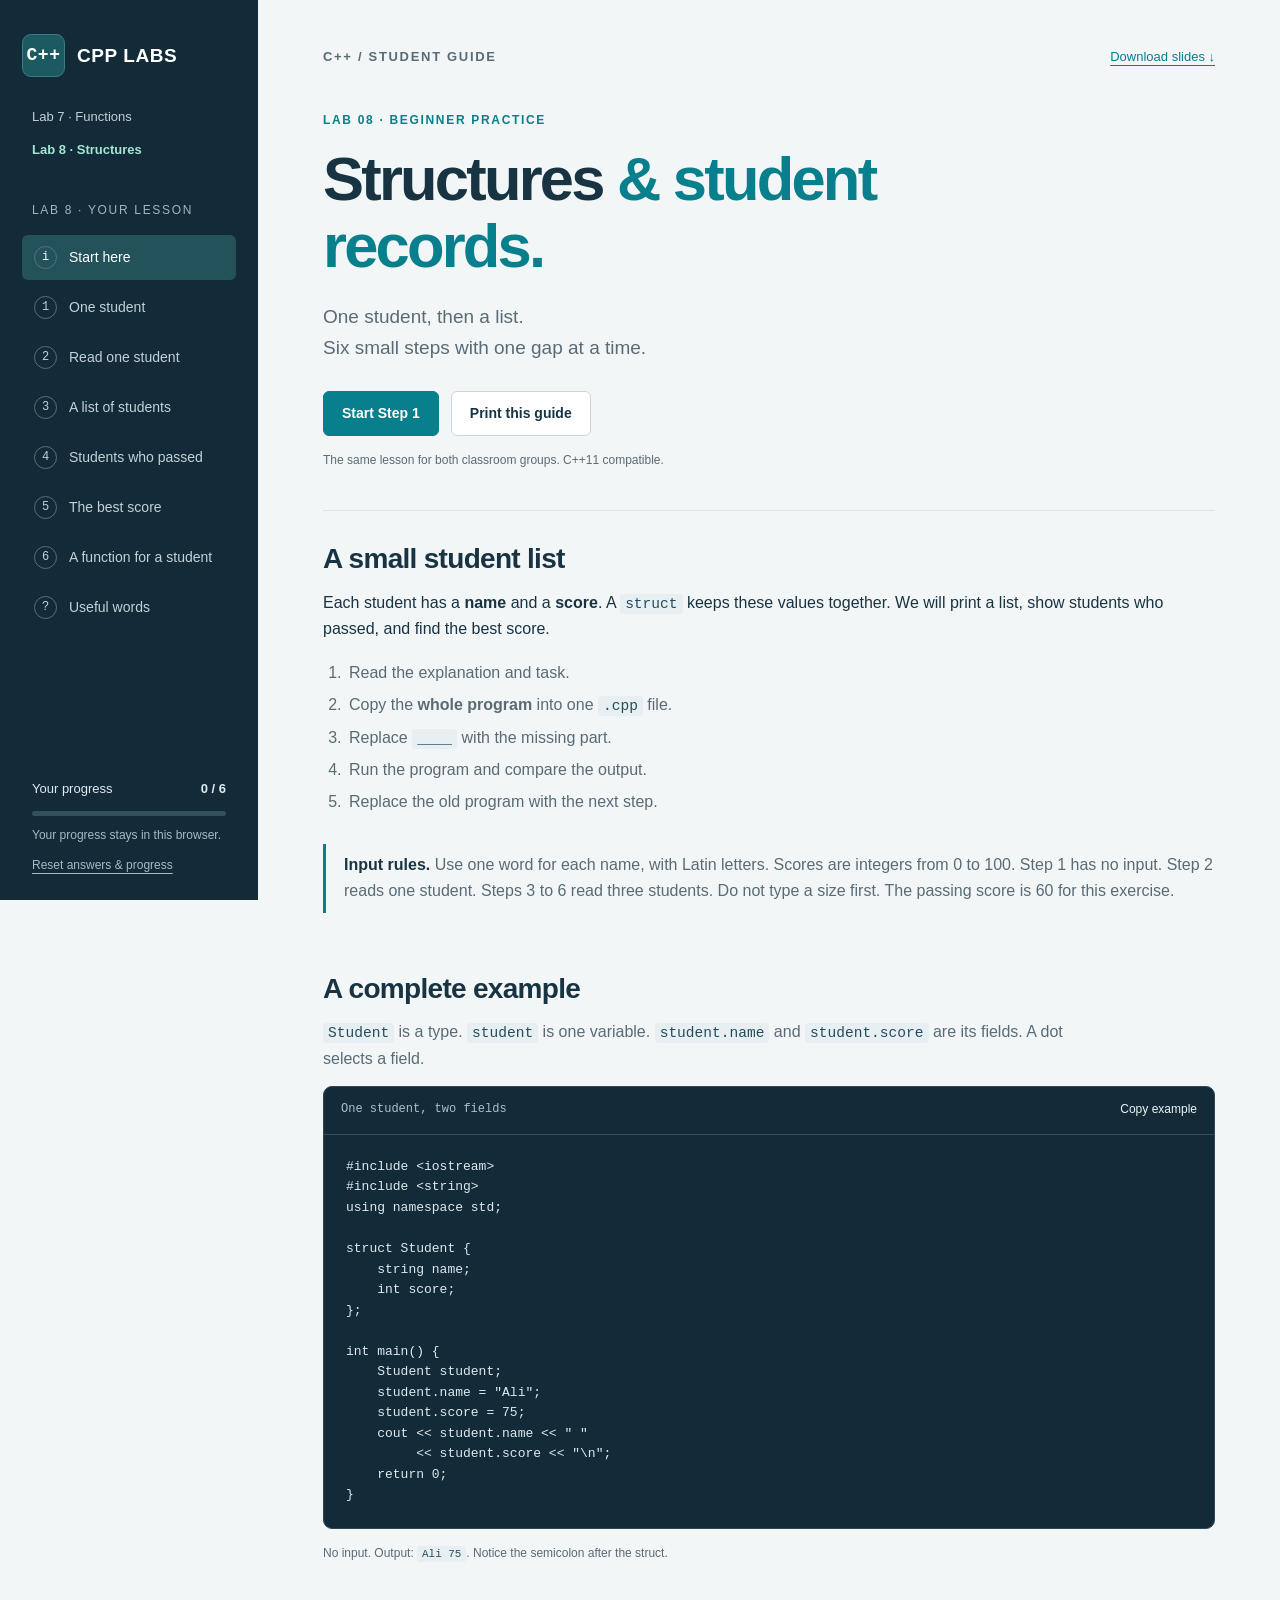
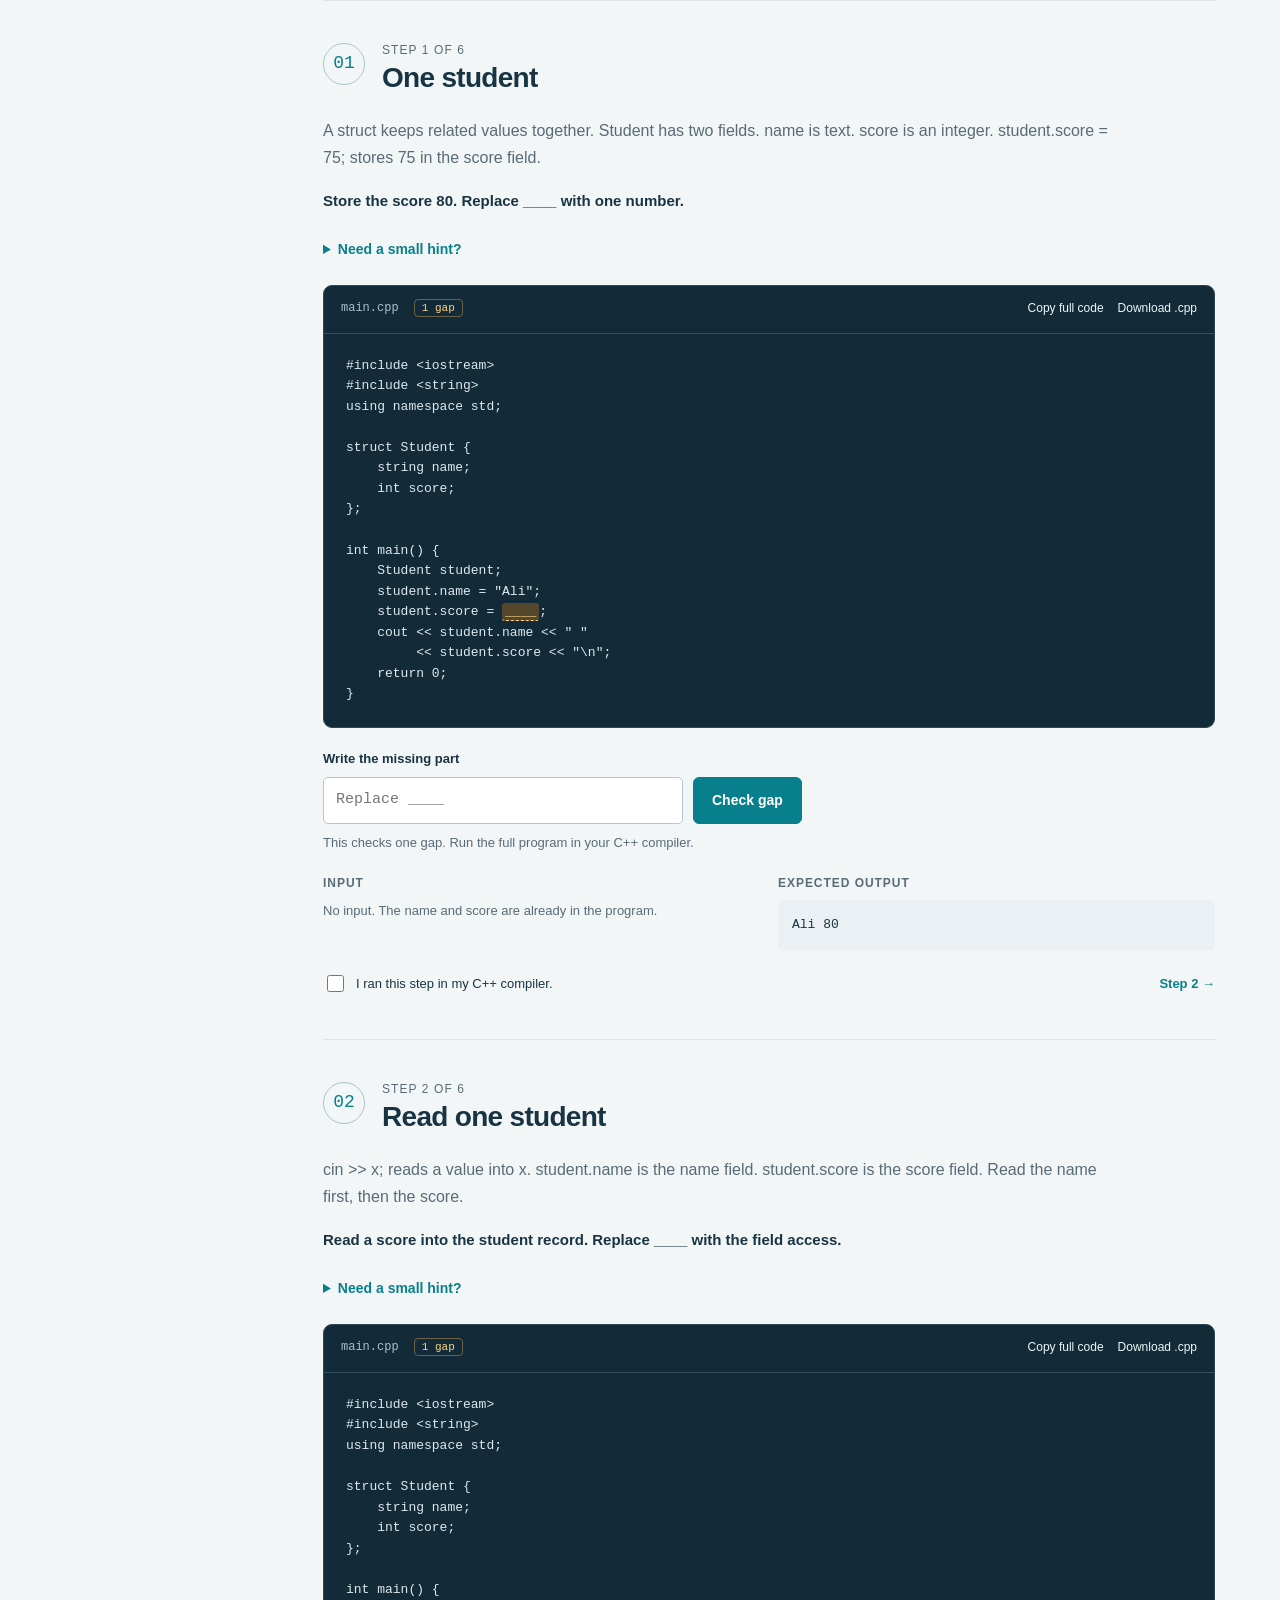
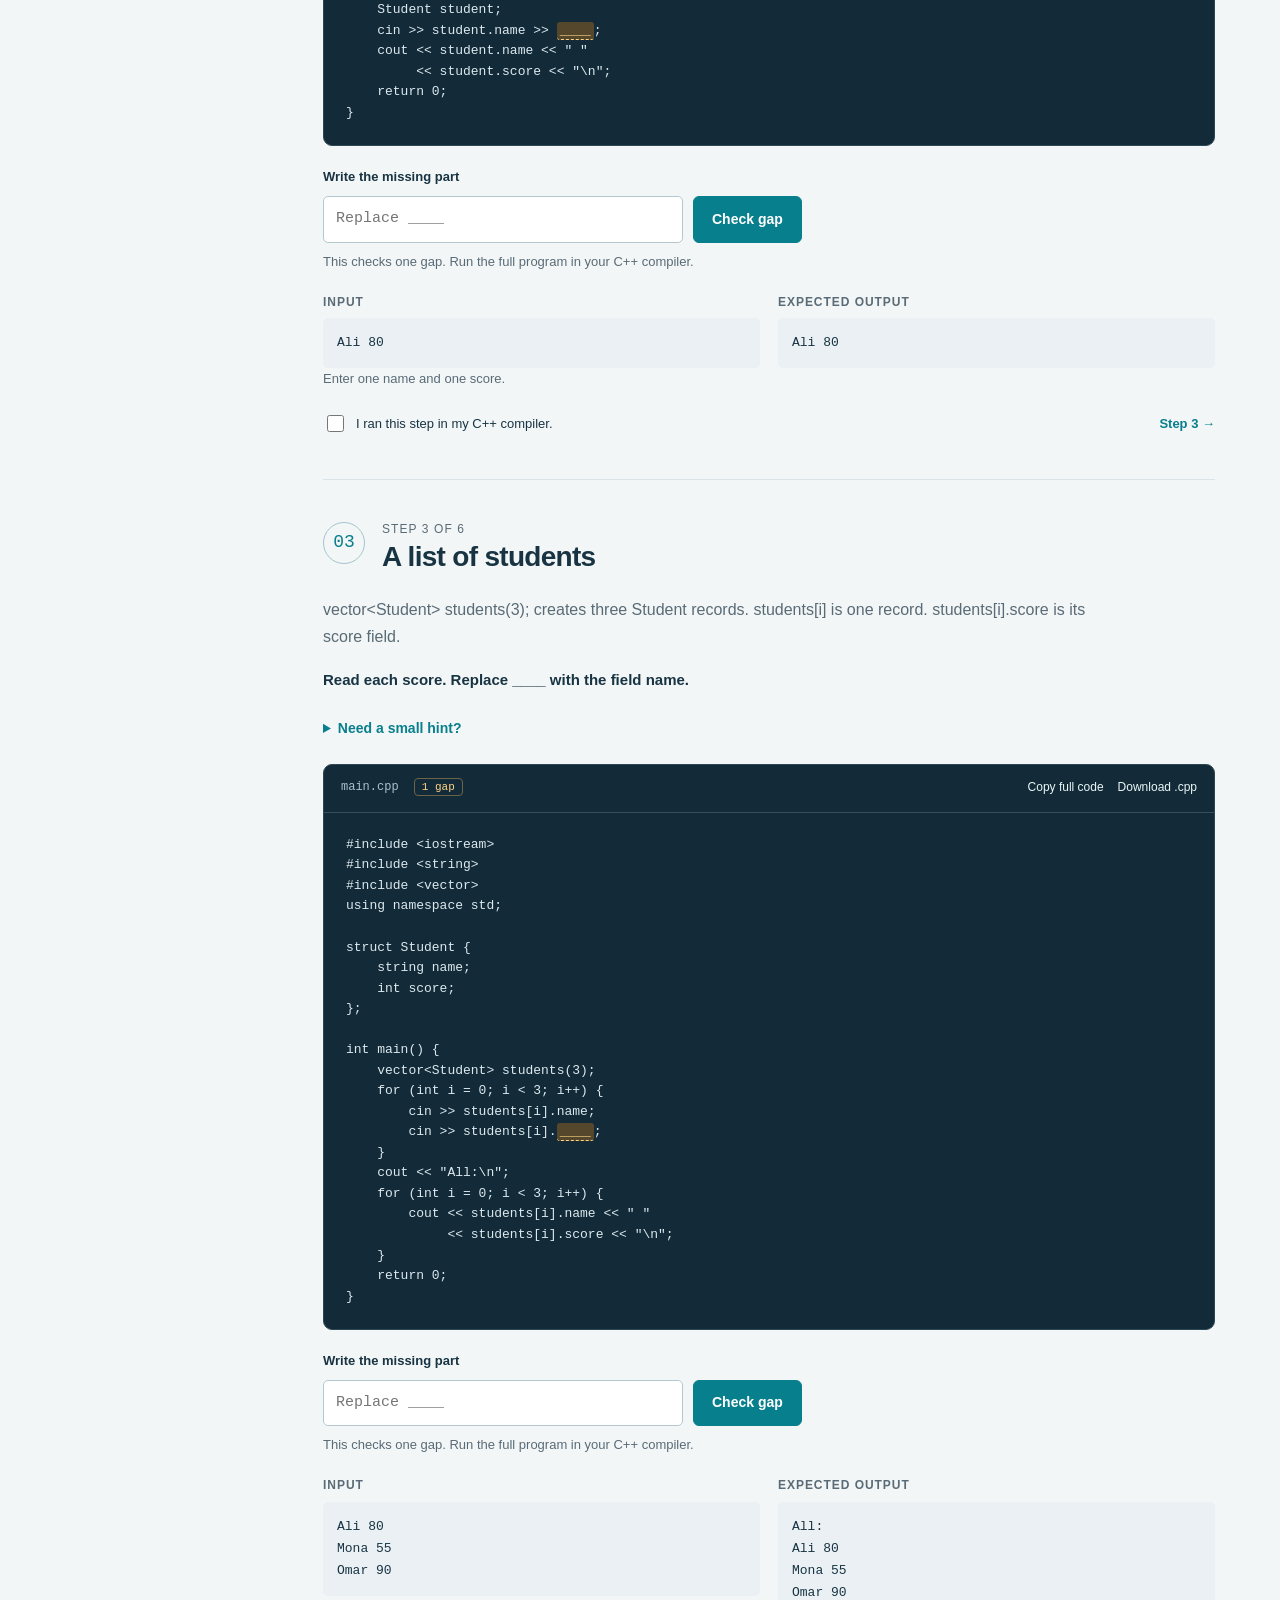
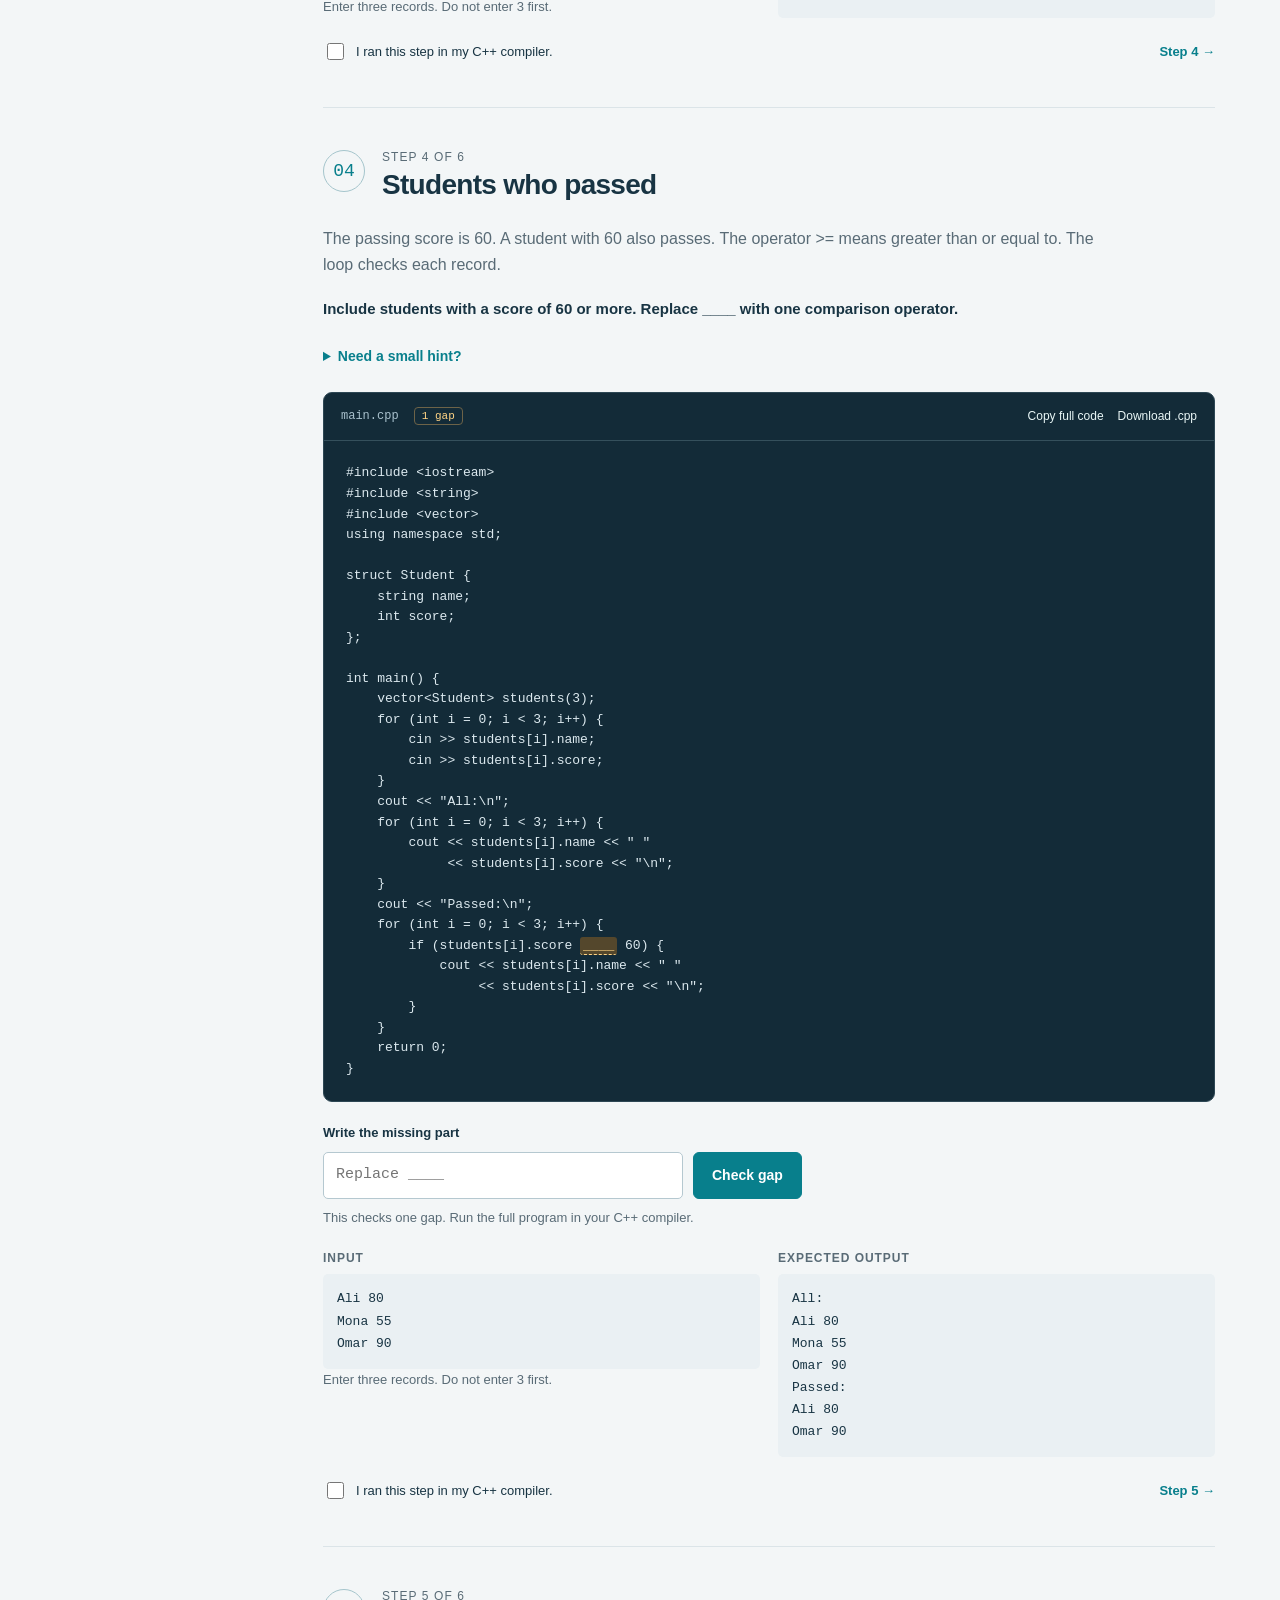
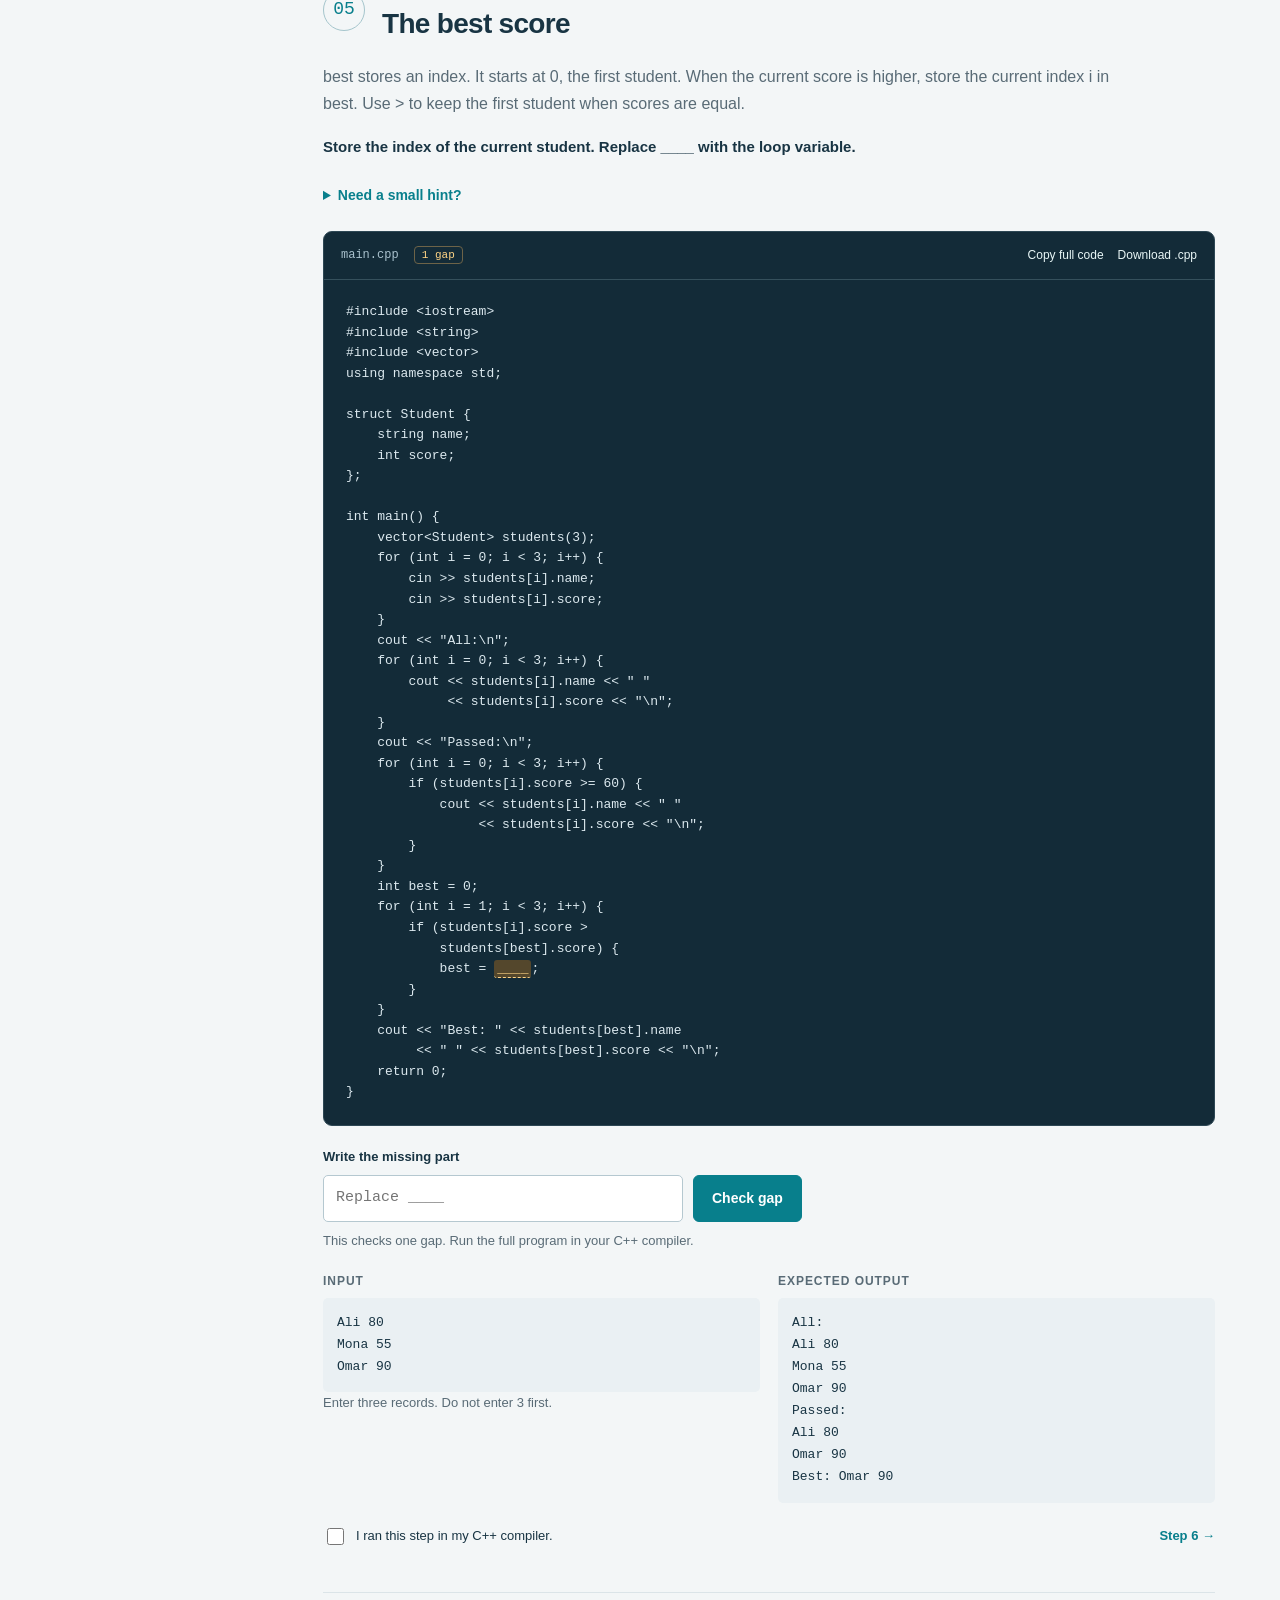
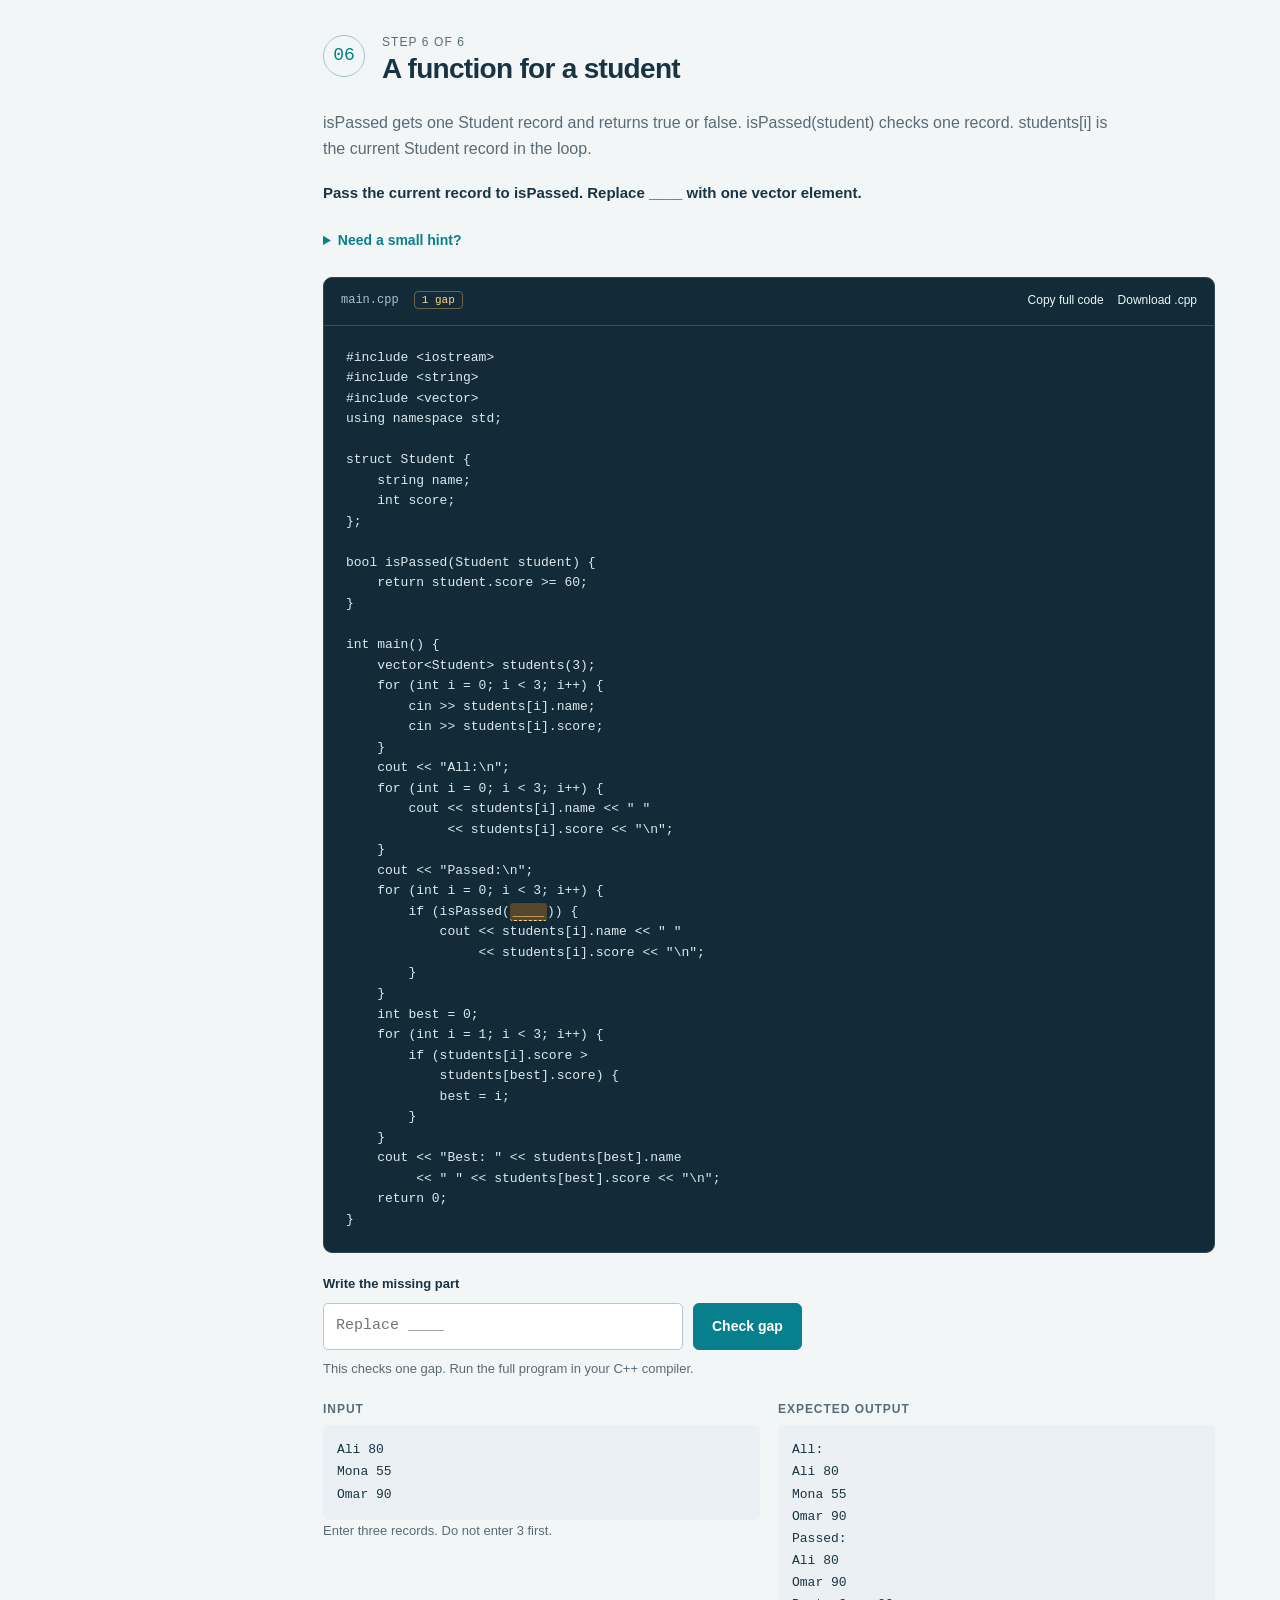
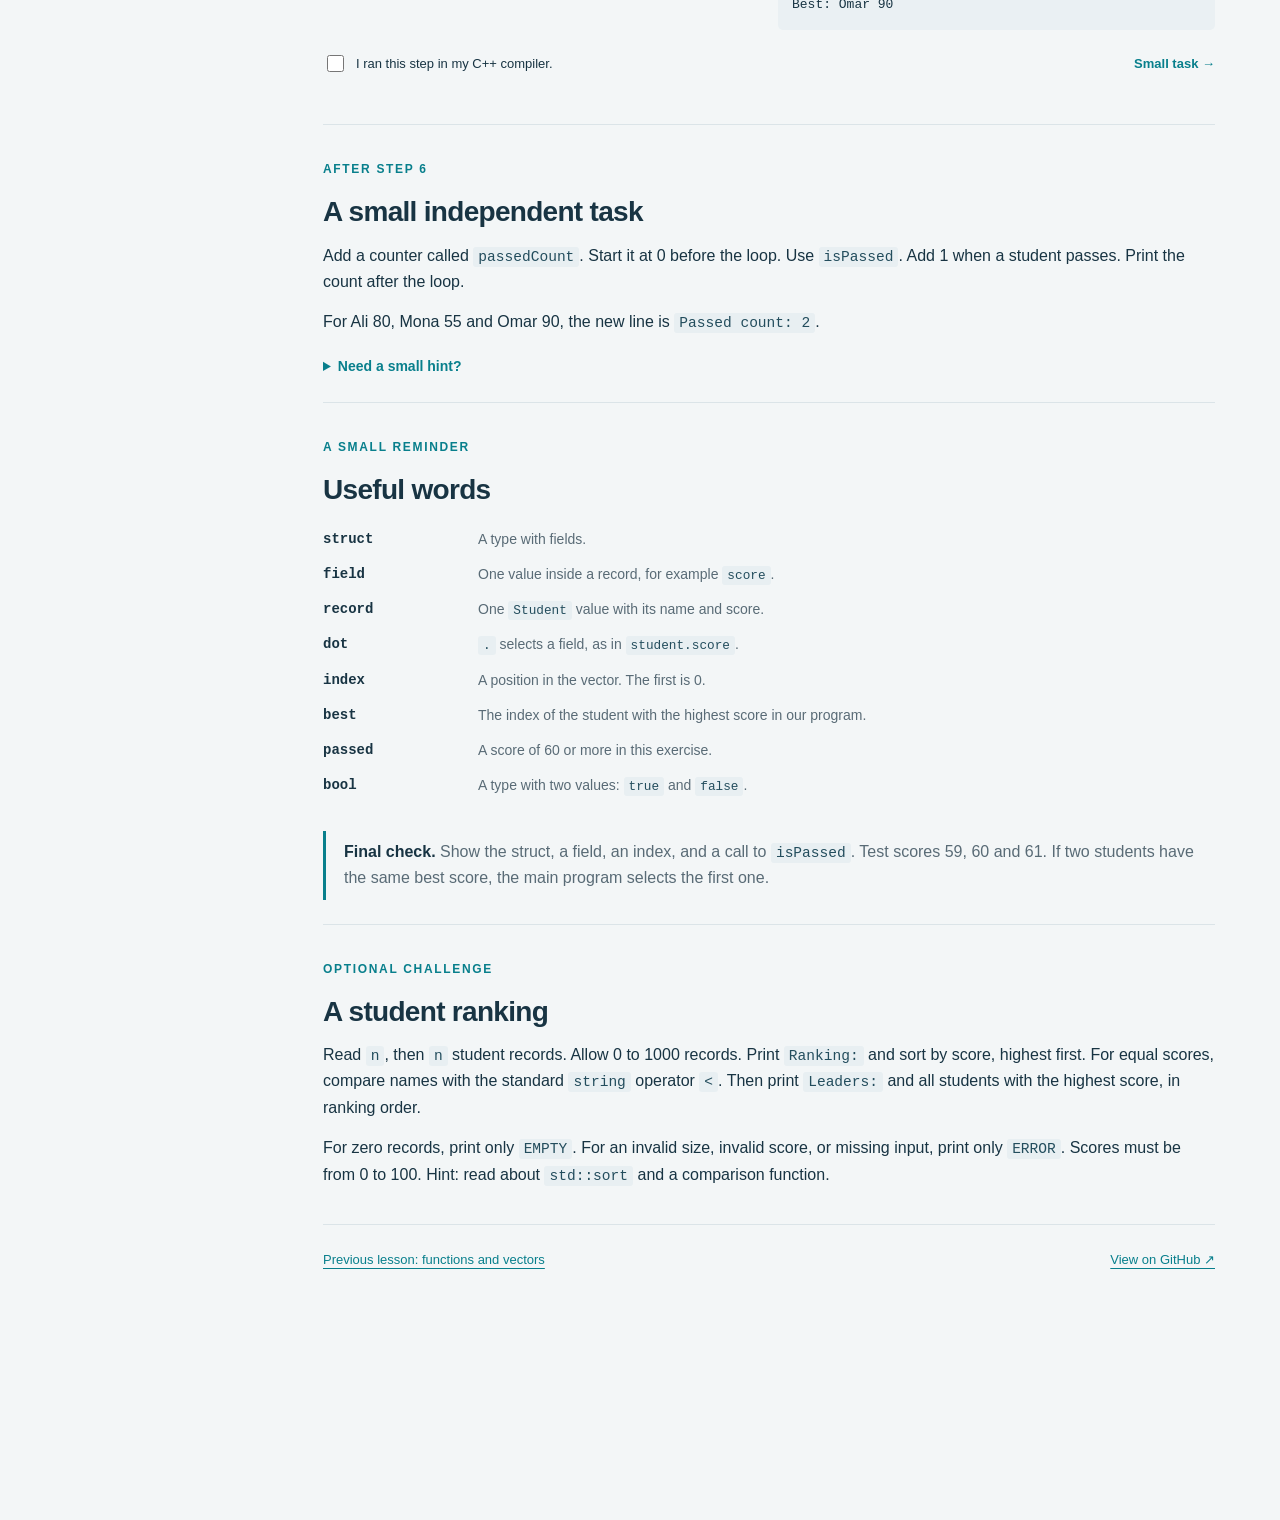
==== commit 5492969b: "Add Lab 8 structures lesson and English slides" ====
--- a/index.html
+++ b/index.html
@@ -1,68 +1,82 @@
 <!doctype html>
 <html lang="en"><head><meta charset="utf-8"><meta name="viewport" content="width=device-width, initial-scale=1">
-<meta name="description" content="Learn C++ functions and vectors in six small steps. Simple English, complete code, one gap at a time, hints, and expected output.">
+<meta name="description" content="Learn C++ structures in six small steps. Simple English, complete programs, one gap, hints, input and expected output.">
 <meta name="theme-color" content="#132b38"><meta name="color-scheme" content="light">
 <meta http-equiv="Content-Security-Policy" content="default-src 'self'; script-src 'self'; style-src 'self'; img-src 'self' data:; object-src 'none'; base-uri 'self'; form-action 'none'">
-<title>C++ Labs — Functions and vectors</title><link rel="icon" href="assets/favicon.svg" type="image/svg+xml"><link rel="stylesheet" href="assets/site.css"><script src="assets/site.js" defer></script>
-</head><body>
+<title>C++ Labs — Structures and student records</title><link rel="icon" href="assets/favicon.svg" type="image/svg+xml"><link rel="stylesheet" href="assets/site.css"><script src="assets/site.js" defer></script>
+</head><body data-lesson="lab8">
 <a class="skip-link" href="#main">Skip to lesson</a>
 <header class="mobile-bar"><a class="brand" href="#start"><span class="brand-mark">C++</span><span>CPP LABS</span></a><button id="menu-toggle" type="button" aria-expanded="false" aria-controls="lesson-menu">Lesson menu</button></header>
 <aside class="rail" id="lesson-menu" aria-label="Lesson navigation">
-  <a class="brand" href="#start"><span class="brand-mark">C++</span><span>CPP LABS</span></a>
-  <p class="rail-caption">Lab 7 · Your lesson</p>
-  <nav class="lesson-nav" aria-label="Lesson steps"><a href="#start" aria-current="location"><span class="nav-number">i</span><span>Start here</span></a><a href="#step-1"><span class="nav-number">1</span><span>Create a vector</span></a><a href="#step-2"><span class="nav-number">2</span><span>Read the values</span></a><a href="#step-3"><span class="nav-number">3</span><span>Write a function</span></a><a href="#step-4"><span class="nav-number">4</span><span>Call the function</span></a><a href="#step-5"><span class="nav-number">5</span><span>Find the sum</span></a><a href="#step-6"><span class="nav-number">6</span><span>Use two parameters</span></a><a href="#words"><span class="nav-number">?</span><span>Useful words</span></a></nav>
+  <a class="brand" href="#start"><span class="brand-mark">C++</span><span>CPP LABS</span></a><nav class="lesson-switch" aria-label="Choose a lab"><a href="lab7.html">Lab 7 · Functions</a><a href="lab8.html">Lab 8 · Structures</a></nav>
+  <p class="rail-caption">Lab 8 · Your lesson</p>
+  <nav class="lesson-nav" aria-label="Lesson steps"><a href="#start" aria-current="location"><span class="nav-number">i</span><span>Start here</span></a><a href="#step-1"><span class="nav-number">1</span><span>One student</span></a><a href="#step-2"><span class="nav-number">2</span><span>Read one student</span></a><a href="#step-3"><span class="nav-number">3</span><span>A list of students</span></a><a href="#step-4"><span class="nav-number">4</span><span>Students who passed</span></a><a href="#step-5"><span class="nav-number">5</span><span>The best score</span></a><a href="#step-6"><span class="nav-number">6</span><span>A function for a student</span></a><a href="#words"><span class="nav-number">?</span><span>Useful words</span></a></nav>
   <div class="rail-bottom"><div class="progress-label"><span>Your progress</span><strong id="progress-count">0 / 6</strong></div><div class="progress-track" role="progressbar" aria-label="Completed steps" aria-valuemin="0" aria-valuemax="6" aria-valuenow="0"><div class="progress-fill"></div></div><p>Your progress stays in this browser.</p><button class="text-button" type="button" data-reset>Reset answers &amp; progress</button></div>
 </aside>
 <main class="page" id="main"><div class="content">
-  <div class="topline"><span>C++ / Student guide</span><a href="downloads/cpp-functions-vectors-student-guide.docx" download>Download worksheet &darr;</a></div>
+  <div class="topline"><span>C++ / Student guide</span><a href="downloads/lab8-structures-student-guide-en.pptx" download>Download slides &darr;</a></div>
   <div id="start">
-    <section class="hero" aria-labelledby="lesson-title"><p class="eyebrow">Lab 07 · Beginner practice</p><h1>Functions <span>&amp; vectors.</span></h1><p class="hero-intro">One program. Six small steps.<br>Read, fill one gap, and run.</p><div class="hero-actions"><a class="button" id="continue-link" href="#step-1">Start Step 1</a><button class="button secondary" type="button" data-print>Print this guide</button></div><p class="hero-note">The same lesson for both classroom groups. C++11 compatible.</p></section>
-    <section class="intro" aria-labelledby="how-title"><h2 id="how-title">A temperature diary</h2><p>We will store seven temperatures. Then we will count values from <strong>18 to 26</strong> and find an average.</p><ol class="how-list"><li>Read the short explanation.</li><li>Copy the <strong>whole program</strong> into one <code>.cpp</code> file.</li><li>Replace <code>____</code> with the missing part.</li><li>Run the program. Compare it with the expected output.</li><li>Go to the next step. Replace the old program with the new one.</li></ol><p class="rule"><strong>One file, one program.</strong> Each step has a full program. Keep only one <code>main()</code> in your file. The range 18 to 26 is a rule for this exercise.</p><noscript><p class="noscript">You can read all code and download the worksheet without JavaScript. To check gaps, copy with a button, or save progress, enable JavaScript.</p></noscript></section>
-    <section class="example" aria-labelledby="example-title"><h2 id="example-title">First, a small function</h2><p class="read"><code>addTwo</code> gets one number. <code>x</code> is its parameter. <code>return</code> gives the result back. The call <code>addTwo(5)</code> gives <strong>7</strong>.</p><div class="code-shell"><div class="code-bar"><span class="code-name">A complete example</span><div class="code-tools"><button type="button" data-copy-example>Copy example</button></div></div><pre tabindex="0"><code id="function-example">#include &lt;iostream&gt;
-using namespace std;
-
-int addTwo(int x) {
-    return x + 2;
-}
-
-int main() {
-    cout &lt;&lt; addTwo(5) &lt;&lt; &quot;\n&quot;;
-    return 0;
-}
-</code></pre></div><p class="hero-note">Output: <code>7</code>. Write this example and run it first if functions are new to you.</p></section>
-  </div>
-  
-<section class="step" id="step-1" data-step="1" data-answer="7" aria-labelledby="title-1">
-  <header class="step-header"><span class="step-number" aria-hidden="true">01</span><div><p class="step-label">Step 1 of 6</p><h2 id="title-1">Create a vector</h2></div></header>
-  <p class="read">A vector stores many values. vector&lt;int&gt; marks(3); creates 3 integers. Their first value is 0.</p>
-  <p class="task">Create 7 values. Replace ____ with the size.</p>
-  <details class="hint"><summary>Need a small hint?</summary><p>use the number of days in one week.</p></details>
+    <section class="hero" aria-labelledby="lesson-title"><p class="eyebrow">Lab 08 · Beginner practice</p><h1>Structures <span>&amp; student records.</span></h1><p class="hero-intro">One student, then a list.<br>Six small steps with one gap at a time.</p><div class="hero-actions"><a class="button" id="continue-link" href="#step-1">Start Step 1</a><button class="button secondary" type="button" data-print>Print this guide</button></div><p class="hero-note">The same lesson for both classroom groups. C++11 compatible.</p></section>
+    <section class="intro" aria-labelledby="how-title"><h2 id="how-title">A small student list</h2><p>Each student has a <strong>name</strong> and a <strong>score</strong>. A <code>struct</code> keeps these values together. We will print a list, show students who passed, and find the best score.</p><ol class="how-list"><li>Read the explanation and task.</li><li>Copy the <strong>whole program</strong> into one <code>.cpp</code> file.</li><li>Replace <code>____</code> with the missing part.</li><li>Run the program and compare the output.</li><li>Replace the old program with the next step.</li></ol><p class="rule"><strong>Input rules.</strong> Use one word for each name, with Latin letters. Scores are integers from 0 to 100. Step 1 has no input. Step 2 reads one student. Steps 3 to 6 read three students. Do not type a size first. The passing score is 60 for this exercise.</p><noscript><p class="noscript">All programs and downloads work without JavaScript. Enable JavaScript to check gaps and save progress.</p></noscript></section>
+    <section class="example" aria-labelledby="example-title"><h2 id="example-title">A complete example</h2><p class="read"><code>Student</code> is a type. <code>student</code> is one variable. <code>student.name</code> and <code>student.score</code> are its fields. A dot selects a field.</p><div class="code-shell"><div class="code-bar"><span class="code-name">One student, two fields</span><div class="code-tools"><button type="button" data-copy-example>Copy example</button></div></div><pre tabindex="0"><code id="function-example">#include &lt;iostream&gt;
+#include &lt;string&gt;
+using namespace std;
+
+struct Student {
+    string name;
+    int score;
+};
+
+int main() {
+    Student student;
+    student.name = &quot;Ali&quot;;
+    student.score = 75;
+    cout &lt;&lt; student.name &lt;&lt; &quot; &quot;
+         &lt;&lt; student.score &lt;&lt; &quot;\n&quot;;
+    return 0;
+}
+</code></pre></div><p class="hero-note">No input. Output: <code>Ali 75</code>. Notice the semicolon after the struct.</p></section>
+  </div>
+
+<section class="step" id="step-1" data-step="1" data-answer="80" aria-labelledby="title-1">
+  <header class="step-header"><span class="step-number" aria-hidden="true">01</span><div><p class="step-label">Step 1 of 6</p><h2 id="title-1">One student</h2></div></header>
+  <p class="read">A struct keeps related values together. Student has two fields. name is text. score is an integer. student.score = 75; stores 75 in the score field.</p>
+  <p class="task">Store the score 80. Replace ____ with one number.</p>
+  <details class="hint"><summary>Need a small hint?</summary><p>Use the score shown in the task. Write only the number.</p></details>
   <div class="code-shell">
     <div class="code-bar"><span class="code-name">main.cpp <span class="gap-count">1 gap</span></span><div class="code-tools"><button type="button" data-copy aria-label="Copy full code for step 1">Copy full code</button><button type="button" data-download aria-label="Download C++ code for step 1">Download .cpp</button></div></div>
     <pre tabindex="0" aria-label="Full C++ program for step 1"><code data-source="#include &lt;iostream&gt;
-#include &lt;vector&gt;
-using namespace std;
-
-int main() {
-    vector&lt;int&gt; temperature(____);
-    cout &lt;&lt; &quot;Data:&quot;;
-    for (int i = 0; i &lt; 7; i++) {
-        cout &lt;&lt; &quot; &quot; &lt;&lt; temperature[i];
-    }
-    cout &lt;&lt; &quot;\n&quot;;
+#include &lt;string&gt;
+using namespace std;
+
+struct Student {
+    string name;
+    int score;
+};
+
+int main() {
+    Student student;
+    student.name = &quot;Ali&quot;;
+    student.score = ____;
+    cout &lt;&lt; student.name &lt;&lt; &quot; &quot;
+         &lt;&lt; student.score &lt;&lt; &quot;\n&quot;;
     return 0;
 }
 ">#include &lt;iostream&gt;
-#include &lt;vector&gt;
-using namespace std;
-
-int main() {
-    vector&lt;int&gt; temperature(<mark class="code-gap">____</mark>);
-    cout &lt;&lt; &quot;Data:&quot;;
-    for (int i = 0; i &lt; 7; i++) {
-        cout &lt;&lt; &quot; &quot; &lt;&lt; temperature[i];
-    }
-    cout &lt;&lt; &quot;\n&quot;;
+#include &lt;string&gt;
+using namespace std;
+
+struct Student {
+    string name;
+    int score;
+};
+
+int main() {
+    Student student;
+    student.name = &quot;Ali&quot;;
+    student.score = <mark class="code-gap">____</mark>;
+    cout &lt;&lt; student.name &lt;&lt; &quot; &quot;
+         &lt;&lt; student.score &lt;&lt; &quot;\n&quot;;
     return 0;
 }
 </code></pre>
@@ -72,46 +86,46 @@
     <div class="answer-controls"><input class="answer-input" id="answer-1" type="text" placeholder="Replace ____" maxlength="120" autocomplete="off" autocapitalize="off" spellcheck="false" aria-describedby="feedback-1"><button type="submit" class="button">Check gap</button></div>
     <p class="feedback" id="feedback-1" aria-live="polite">This checks one gap. Run the full program in your C++ compiler.</p>
   </form>
-  <div class="checks"><div class="check-block"><h3>Input</h3><p>No input in this step. The vector starts with zeros.</p></div><div class="check-block"><h3>Expected output</h3><pre>Data: 0 0 0 0 0 0 0</pre></div></div>
+  <div class="checks"><div class="check-block"><h3>Input</h3><p>No input. The name and score are already in the program.</p></div><div class="check-block"><h3>Expected output</h3><pre>Ali 80</pre></div></div>
   <div class="finish-row"><label class="done-label"><input type="checkbox" class="done-check">I ran this step in my C++ compiler.</label><a class="next-step" href="#step-2">Step 2 &rarr;</a></div>
 </section>
-<section class="step" id="step-2" data-step="2" data-answer="temperature[i]" aria-labelledby="title-2">
-  <header class="step-header"><span class="step-number" aria-hidden="true">02</span><div><p class="step-label">Step 2 of 6</p><h2 id="title-2">Read the values</h2></div></header>
-  <p class="read">cin &gt;&gt; x; reads one number into x. temperature[i] is the value at position i. The loop uses positions 0 to 6.</p>
-  <p class="task">Read one number into temperature[i]. Replace ____ with the vector element.</p>
-  <details class="hint"><summary>Need a small hint?</summary><p>use the vector name and [i].</p></details>
+<section class="step" id="step-2" data-step="2" data-answer="student.score" aria-labelledby="title-2">
+  <header class="step-header"><span class="step-number" aria-hidden="true">02</span><div><p class="step-label">Step 2 of 6</p><h2 id="title-2">Read one student</h2></div></header>
+  <p class="read">cin &gt;&gt; x; reads a value into x. student.name is the name field. student.score is the score field. Read the name first, then the score.</p>
+  <p class="task">Read a score into the student record. Replace ____ with the field access.</p>
+  <details class="hint"><summary>Need a small hint?</summary><p>Use the variable name student, a dot, and the field name score.</p></details>
   <div class="code-shell">
     <div class="code-bar"><span class="code-name">main.cpp <span class="gap-count">1 gap</span></span><div class="code-tools"><button type="button" data-copy aria-label="Copy full code for step 2">Copy full code</button><button type="button" data-download aria-label="Download C++ code for step 2">Download .cpp</button></div></div>
     <pre tabindex="0" aria-label="Full C++ program for step 2"><code data-source="#include &lt;iostream&gt;
-#include &lt;vector&gt;
-using namespace std;
-
-int main() {
-    vector&lt;int&gt; temperature(7);
-    for (int i = 0; i &lt; 7; i++) {
-        cin &gt;&gt; ____;
-    }
-    cout &lt;&lt; &quot;Data:&quot;;
-    for (int i = 0; i &lt; 7; i++) {
-        cout &lt;&lt; &quot; &quot; &lt;&lt; temperature[i];
-    }
-    cout &lt;&lt; &quot;\n&quot;;
+#include &lt;string&gt;
+using namespace std;
+
+struct Student {
+    string name;
+    int score;
+};
+
+int main() {
+    Student student;
+    cin &gt;&gt; student.name &gt;&gt; ____;
+    cout &lt;&lt; student.name &lt;&lt; &quot; &quot;
+         &lt;&lt; student.score &lt;&lt; &quot;\n&quot;;
     return 0;
 }
 ">#include &lt;iostream&gt;
-#include &lt;vector&gt;
-using namespace std;
-
-int main() {
-    vector&lt;int&gt; temperature(7);
-    for (int i = 0; i &lt; 7; i++) {
-        cin &gt;&gt; <mark class="code-gap">____</mark>;
-    }
-    cout &lt;&lt; &quot;Data:&quot;;
-    for (int i = 0; i &lt; 7; i++) {
-        cout &lt;&lt; &quot; &quot; &lt;&lt; temperature[i];
-    }
-    cout &lt;&lt; &quot;\n&quot;;
+#include &lt;string&gt;
+using namespace std;
+
+struct Student {
+    string name;
+    int score;
+};
+
+int main() {
+    Student student;
+    cin &gt;&gt; student.name &gt;&gt; <mark class="code-gap">____</mark>;
+    cout &lt;&lt; student.name &lt;&lt; &quot; &quot;
+         &lt;&lt; student.score &lt;&lt; &quot;\n&quot;;
     return 0;
 }
 </code></pre>
@@ -121,56 +135,60 @@
     <div class="answer-controls"><input class="answer-input" id="answer-2" type="text" placeholder="Replace ____" maxlength="120" autocomplete="off" autocapitalize="off" spellcheck="false" aria-describedby="feedback-2"><button type="submit" class="button">Check gap</button></div>
     <p class="feedback" id="feedback-2" aria-live="polite">This checks one gap. Run the full program in your C++ compiler.</p>
   </form>
-  <div class="checks"><div class="check-block"><h3>Input</h3><pre>16 20 25 27 18 22 15</pre><p>Enter only these seven numbers. Do not enter a size first.</p></div><div class="check-block"><h3>Expected output</h3><pre>Data: 16 20 25 27 18 22 15</pre></div></div>
+  <div class="checks"><div class="check-block"><h3>Input</h3><pre>Ali 80</pre><p>Enter one name and one score.</p></div><div class="check-block"><h3>Expected output</h3><pre>Ali 80</pre></div></div>
   <div class="finish-row"><label class="done-label"><input type="checkbox" class="done-check">I ran this step in my C++ compiler.</label><a class="next-step" href="#step-3">Step 3 &rarr;</a></div>
 </section>
-<section class="step" id="step-3" data-step="3" data-answer="18" aria-labelledby="title-3">
-  <header class="step-header"><span class="step-number" aria-hidden="true">03</span><div><p class="step-label">Step 3 of 6</p><h2 id="title-3">Write a function</h2></div></header>
-  <p class="read">A bool function returns true or false. &amp;&amp; means AND. The two tests must both be true. In cout, true is printed as 1 and false as 0.</p>
-  <p class="task">The lower limit is 18. The upper limit is 26. Replace ____ with the lower limit.</p>
-  <details class="hint"><summary>Need a small hint?</summary><p>the first test is t &gt;= the lower limit.</p></details>
+<section class="step" id="step-3" data-step="3" data-answer="score" aria-labelledby="title-3">
+  <header class="step-header"><span class="step-number" aria-hidden="true">03</span><div><p class="step-label">Step 3 of 6</p><h2 id="title-3">A list of students</h2></div></header>
+  <p class="read">vector&lt;Student&gt; students(3); creates three Student records. students[i] is one record. students[i].score is its score field.</p>
+  <p class="task">Read each score. Replace ____ with the field name.</p>
+  <details class="hint"><summary>Need a small hint?</summary><p>The struct has the field score. The vector element is already before the dot.</p></details>
   <div class="code-shell">
     <div class="code-bar"><span class="code-name">main.cpp <span class="gap-count">1 gap</span></span><div class="code-tools"><button type="button" data-copy aria-label="Copy full code for step 3">Copy full code</button><button type="button" data-download aria-label="Download C++ code for step 3">Download .cpp</button></div></div>
     <pre tabindex="0" aria-label="Full C++ program for step 3"><code data-source="#include &lt;iostream&gt;
-#include &lt;vector&gt;
-using namespace std;
-
-bool isComfortable(int t) {
-    return t &gt;= ____ &amp;&amp; t &lt;= 26;
-}
-
-int main() {
-    vector&lt;int&gt; temperature(7);
-    for (int i = 0; i &lt; 7; i++) {
-        cin &gt;&gt; temperature[i];
-    }
-    cout &lt;&lt; &quot;Data:&quot;;
-    for (int i = 0; i &lt; 7; i++) {
-        cout &lt;&lt; &quot; &quot; &lt;&lt; temperature[i];
-    }
-    cout &lt;&lt; &quot;\n&quot;;
-    cout &lt;&lt; &quot;Check: &quot; &lt;&lt; isComfortable(18) &lt;&lt; &quot;\n&quot;;
+#include &lt;string&gt;
+#include &lt;vector&gt;
+using namespace std;
+
+struct Student {
+    string name;
+    int score;
+};
+
+int main() {
+    vector&lt;Student&gt; students(3);
+    for (int i = 0; i &lt; 3; i++) {
+        cin &gt;&gt; students[i].name;
+        cin &gt;&gt; students[i].____;
+    }
+    cout &lt;&lt; &quot;All:\n&quot;;
+    for (int i = 0; i &lt; 3; i++) {
+        cout &lt;&lt; students[i].name &lt;&lt; &quot; &quot;
+             &lt;&lt; students[i].score &lt;&lt; &quot;\n&quot;;
+    }
     return 0;
 }
 ">#include &lt;iostream&gt;
-#include &lt;vector&gt;
-using namespace std;
-
-bool isComfortable(int t) {
-    return t &gt;= <mark class="code-gap">____</mark> &amp;&amp; t &lt;= 26;
-}
-
-int main() {
-    vector&lt;int&gt; temperature(7);
-    for (int i = 0; i &lt; 7; i++) {
-        cin &gt;&gt; temperature[i];
-    }
-    cout &lt;&lt; &quot;Data:&quot;;
-    for (int i = 0; i &lt; 7; i++) {
-        cout &lt;&lt; &quot; &quot; &lt;&lt; temperature[i];
-    }
-    cout &lt;&lt; &quot;\n&quot;;
-    cout &lt;&lt; &quot;Check: &quot; &lt;&lt; isComfortable(18) &lt;&lt; &quot;\n&quot;;
+#include &lt;string&gt;
+#include &lt;vector&gt;
+using namespace std;
+
+struct Student {
+    string name;
+    int score;
+};
+
+int main() {
+    vector&lt;Student&gt; students(3);
+    for (int i = 0; i &lt; 3; i++) {
+        cin &gt;&gt; students[i].name;
+        cin &gt;&gt; students[i].<mark class="code-gap">____</mark>;
+    }
+    cout &lt;&lt; &quot;All:\n&quot;;
+    for (int i = 0; i &lt; 3; i++) {
+        cout &lt;&lt; students[i].name &lt;&lt; &quot; &quot;
+             &lt;&lt; students[i].score &lt;&lt; &quot;\n&quot;;
+    }
     return 0;
 }
 </code></pre>
@@ -180,69 +198,79 @@
     <div class="answer-controls"><input class="answer-input" id="answer-3" type="text" placeholder="Replace ____" maxlength="120" autocomplete="off" autocapitalize="off" spellcheck="false" aria-describedby="feedback-3"><button type="submit" class="button">Check gap</button></div>
     <p class="feedback" id="feedback-3" aria-live="polite">This checks one gap. Run the full program in your C++ compiler.</p>
   </form>
-  <div class="checks"><div class="check-block"><h3>Input</h3><pre>16 20 25 27 18 22 15</pre><p>Enter only these seven numbers. Do not enter a size first.</p></div><div class="check-block"><h3>Expected output</h3><pre>Data: 16 20 25 27 18 22 15
-Check: 1</pre></div></div>
+  <div class="checks"><div class="check-block"><h3>Input</h3><pre>Ali 80
+Mona 55
+Omar 90</pre><p>Enter three records. Do not enter 3 first.</p></div><div class="check-block"><h3>Expected output</h3><pre>All:
+Ali 80
+Mona 55
+Omar 90</pre></div></div>
   <div class="finish-row"><label class="done-label"><input type="checkbox" class="done-check">I ran this step in my C++ compiler.</label><a class="next-step" href="#step-4">Step 4 &rarr;</a></div>
 </section>
-<section class="step" id="step-4" data-step="4" data-answer="isComfortable" aria-labelledby="title-4">
-  <header class="step-header"><span class="step-number" aria-hidden="true">04</span><div><p class="step-label">Step 4 of 6</p><h2 id="title-4">Call the function</h2></div></header>
-  <p class="read">isComfortable(t) tests one temperature. In a loop, isComfortable(temperature[i]) tests the current value. if runs its body when the answer is true.</p>
-  <p class="task">Call the function inside if. Replace ____ with its name.</p>
-  <details class="hint"><summary>Need a small hint?</summary><p>the function is defined above main.</p></details>
+<section class="step" id="step-4" data-step="4" data-answer="&gt;=" aria-labelledby="title-4">
+  <header class="step-header"><span class="step-number" aria-hidden="true">04</span><div><p class="step-label">Step 4 of 6</p><h2 id="title-4">Students who passed</h2></div></header>
+  <p class="read">The passing score is 60. A student with 60 also passes. The operator &gt;= means greater than or equal to. The loop checks each record.</p>
+  <p class="task">Include students with a score of 60 or more. Replace ____ with one comparison operator.</p>
+  <details class="hint"><summary>Need a small hint?</summary><p>The score can be greater than 60 or equal to 60.</p></details>
   <div class="code-shell">
     <div class="code-bar"><span class="code-name">main.cpp <span class="gap-count">1 gap</span></span><div class="code-tools"><button type="button" data-copy aria-label="Copy full code for step 4">Copy full code</button><button type="button" data-download aria-label="Download C++ code for step 4">Download .cpp</button></div></div>
     <pre tabindex="0" aria-label="Full C++ program for step 4"><code data-source="#include &lt;iostream&gt;
-#include &lt;vector&gt;
-using namespace std;
-
-bool isComfortable(int t) {
-    return t &gt;= 18 &amp;&amp; t &lt;= 26;
-}
-
-int main() {
-    vector&lt;int&gt; temperature(7);
-    for (int i = 0; i &lt; 7; i++) {
-        cin &gt;&gt; temperature[i];
-    }
-    cout &lt;&lt; &quot;Data:&quot;;
-    for (int i = 0; i &lt; 7; i++) {
-        cout &lt;&lt; &quot; &quot; &lt;&lt; temperature[i];
-    }
-    cout &lt;&lt; &quot;\n&quot;;
-    int comfortable = 0;
-    for (int i = 0; i &lt; 7; i++) {
-        if (____(temperature[i])) {
-            comfortable++;
-        }
-    }
-    cout &lt;&lt; &quot;Comfortable: &quot; &lt;&lt; comfortable &lt;&lt; &quot;\n&quot;;
+#include &lt;string&gt;
+#include &lt;vector&gt;
+using namespace std;
+
+struct Student {
+    string name;
+    int score;
+};
+
+int main() {
+    vector&lt;Student&gt; students(3);
+    for (int i = 0; i &lt; 3; i++) {
+        cin &gt;&gt; students[i].name;
+        cin &gt;&gt; students[i].score;
+    }
+    cout &lt;&lt; &quot;All:\n&quot;;
+    for (int i = 0; i &lt; 3; i++) {
+        cout &lt;&lt; students[i].name &lt;&lt; &quot; &quot;
+             &lt;&lt; students[i].score &lt;&lt; &quot;\n&quot;;
+    }
+    cout &lt;&lt; &quot;Passed:\n&quot;;
+    for (int i = 0; i &lt; 3; i++) {
+        if (students[i].score ____ 60) {
+            cout &lt;&lt; students[i].name &lt;&lt; &quot; &quot;
+                 &lt;&lt; students[i].score &lt;&lt; &quot;\n&quot;;
+        }
+    }
     return 0;
 }
 ">#include &lt;iostream&gt;
-#include &lt;vector&gt;
-using namespace std;
-
-bool isComfortable(int t) {
-    return t &gt;= 18 &amp;&amp; t &lt;= 26;
-}
-
-int main() {
-    vector&lt;int&gt; temperature(7);
-    for (int i = 0; i &lt; 7; i++) {
-        cin &gt;&gt; temperature[i];
-    }
-    cout &lt;&lt; &quot;Data:&quot;;
-    for (int i = 0; i &lt; 7; i++) {
-        cout &lt;&lt; &quot; &quot; &lt;&lt; temperature[i];
-    }
-    cout &lt;&lt; &quot;\n&quot;;
-    int comfortable = 0;
-    for (int i = 0; i &lt; 7; i++) {
-        if (<mark class="code-gap">____</mark>(temperature[i])) {
-            comfortable++;
-        }
-    }
-    cout &lt;&lt; &quot;Comfortable: &quot; &lt;&lt; comfortable &lt;&lt; &quot;\n&quot;;
+#include &lt;string&gt;
+#include &lt;vector&gt;
+using namespace std;
+
+struct Student {
+    string name;
+    int score;
+};
+
+int main() {
+    vector&lt;Student&gt; students(3);
+    for (int i = 0; i &lt; 3; i++) {
+        cin &gt;&gt; students[i].name;
+        cin &gt;&gt; students[i].score;
+    }
+    cout &lt;&lt; &quot;All:\n&quot;;
+    for (int i = 0; i &lt; 3; i++) {
+        cout &lt;&lt; students[i].name &lt;&lt; &quot; &quot;
+             &lt;&lt; students[i].score &lt;&lt; &quot;\n&quot;;
+    }
+    cout &lt;&lt; &quot;Passed:\n&quot;;
+    for (int i = 0; i &lt; 3; i++) {
+        if (students[i].score <mark class="code-gap">____</mark> 60) {
+            cout &lt;&lt; students[i].name &lt;&lt; &quot; &quot;
+                 &lt;&lt; students[i].score &lt;&lt; &quot;\n&quot;;
+        }
+    }
     return 0;
 }
 </code></pre>
@@ -252,75 +280,100 @@
     <div class="answer-controls"><input class="answer-input" id="answer-4" type="text" placeholder="Replace ____" maxlength="120" autocomplete="off" autocapitalize="off" spellcheck="false" aria-describedby="feedback-4"><button type="submit" class="button">Check gap</button></div>
     <p class="feedback" id="feedback-4" aria-live="polite">This checks one gap. Run the full program in your C++ compiler.</p>
   </form>
-  <div class="checks"><div class="check-block"><h3>Input</h3><pre>16 20 25 27 18 22 15</pre><p>Enter only these seven numbers. Do not enter a size first.</p></div><div class="check-block"><h3>Expected output</h3><pre>Data: 16 20 25 27 18 22 15
-Comfortable: 4</pre></div></div>
+  <div class="checks"><div class="check-block"><h3>Input</h3><pre>Ali 80
+Mona 55
+Omar 90</pre><p>Enter three records. Do not enter 3 first.</p></div><div class="check-block"><h3>Expected output</h3><pre>All:
+Ali 80
+Mona 55
+Omar 90
+Passed:
+Ali 80
+Omar 90</pre></div></div>
   <div class="finish-row"><label class="done-label"><input type="checkbox" class="done-check">I ran this step in my C++ compiler.</label><a class="next-step" href="#step-5">Step 5 &rarr;</a></div>
 </section>
-<section class="step" id="step-5" data-step="5" data-answer="temperature[i]" aria-labelledby="title-5">
-  <header class="step-header"><span class="step-number" aria-hidden="true">05</span><div><p class="step-label">Step 5 of 6</p><h2 id="title-5">Find the sum</h2></div></header>
-  <p class="read">sum starts at 0. sum += x; means sum = sum + x. Add one value during each loop step.</p>
-  <p class="task">Add the current vector element to sum. Replace ____.</p>
-  <details class="hint"><summary>Need a small hint?</summary><p>this is the same element used in the if line.</p></details>
+<section class="step" id="step-5" data-step="5" data-answer="i" aria-labelledby="title-5">
+  <header class="step-header"><span class="step-number" aria-hidden="true">05</span><div><p class="step-label">Step 5 of 6</p><h2 id="title-5">The best score</h2></div></header>
+  <p class="read">best stores an index. It starts at 0, the first student. When the current score is higher, store the current index i in best. Use &gt; to keep the first student when scores are equal.</p>
+  <p class="task">Store the index of the current student. Replace ____ with the loop variable.</p>
+  <details class="hint"><summary>Need a small hint?</summary><p>The for loop names its current position i.</p></details>
   <div class="code-shell">
     <div class="code-bar"><span class="code-name">main.cpp <span class="gap-count">1 gap</span></span><div class="code-tools"><button type="button" data-copy aria-label="Copy full code for step 5">Copy full code</button><button type="button" data-download aria-label="Download C++ code for step 5">Download .cpp</button></div></div>
     <pre tabindex="0" aria-label="Full C++ program for step 5"><code data-source="#include &lt;iostream&gt;
-#include &lt;vector&gt;
-using namespace std;
-
-bool isComfortable(int t) {
-    return t &gt;= 18 &amp;&amp; t &lt;= 26;
-}
-
-int main() {
-    vector&lt;int&gt; temperature(7);
-    for (int i = 0; i &lt; 7; i++) {
-        cin &gt;&gt; temperature[i];
-    }
-    cout &lt;&lt; &quot;Data:&quot;;
-    for (int i = 0; i &lt; 7; i++) {
-        cout &lt;&lt; &quot; &quot; &lt;&lt; temperature[i];
-    }
-    cout &lt;&lt; &quot;\n&quot;;
-    int comfortable = 0;
-    int sum = 0;
-    for (int i = 0; i &lt; 7; i++) {
-        sum += ____;
-        if (isComfortable(temperature[i])) {
-            comfortable++;
-        }
-    }
-    cout &lt;&lt; &quot;Sum: &quot; &lt;&lt; sum &lt;&lt; &quot;\n&quot;;
-    cout &lt;&lt; &quot;Comfortable: &quot; &lt;&lt; comfortable &lt;&lt; &quot;\n&quot;;
+#include &lt;string&gt;
+#include &lt;vector&gt;
+using namespace std;
+
+struct Student {
+    string name;
+    int score;
+};
+
+int main() {
+    vector&lt;Student&gt; students(3);
+    for (int i = 0; i &lt; 3; i++) {
+        cin &gt;&gt; students[i].name;
+        cin &gt;&gt; students[i].score;
+    }
+    cout &lt;&lt; &quot;All:\n&quot;;
+    for (int i = 0; i &lt; 3; i++) {
+        cout &lt;&lt; students[i].name &lt;&lt; &quot; &quot;
+             &lt;&lt; students[i].score &lt;&lt; &quot;\n&quot;;
+    }
+    cout &lt;&lt; &quot;Passed:\n&quot;;
+    for (int i = 0; i &lt; 3; i++) {
+        if (students[i].score &gt;= 60) {
+            cout &lt;&lt; students[i].name &lt;&lt; &quot; &quot;
+                 &lt;&lt; students[i].score &lt;&lt; &quot;\n&quot;;
+        }
+    }
+    int best = 0;
+    for (int i = 1; i &lt; 3; i++) {
+        if (students[i].score &gt;
+            students[best].score) {
+            best = ____;
+        }
+    }
+    cout &lt;&lt; &quot;Best: &quot; &lt;&lt; students[best].name
+         &lt;&lt; &quot; &quot; &lt;&lt; students[best].score &lt;&lt; &quot;\n&quot;;
     return 0;
 }
 ">#include &lt;iostream&gt;
-#include &lt;vector&gt;
-using namespace std;
-
-bool isComfortable(int t) {
-    return t &gt;= 18 &amp;&amp; t &lt;= 26;
-}
-
-int main() {
-    vector&lt;int&gt; temperature(7);
-    for (int i = 0; i &lt; 7; i++) {
-        cin &gt;&gt; temperature[i];
-    }
-    cout &lt;&lt; &quot;Data:&quot;;
-    for (int i = 0; i &lt; 7; i++) {
-        cout &lt;&lt; &quot; &quot; &lt;&lt; temperature[i];
-    }
-    cout &lt;&lt; &quot;\n&quot;;
-    int comfortable = 0;
-    int sum = 0;
-    for (int i = 0; i &lt; 7; i++) {
-        sum += <mark class="code-gap">____</mark>;
-        if (isComfortable(temperature[i])) {
-            comfortable++;
-        }
-    }
-    cout &lt;&lt; &quot;Sum: &quot; &lt;&lt; sum &lt;&lt; &quot;\n&quot;;
-    cout &lt;&lt; &quot;Comfortable: &quot; &lt;&lt; comfortable &lt;&lt; &quot;\n&quot;;
+#include &lt;string&gt;
+#include &lt;vector&gt;
+using namespace std;
+
+struct Student {
+    string name;
+    int score;
+};
+
+int main() {
+    vector&lt;Student&gt; students(3);
+    for (int i = 0; i &lt; 3; i++) {
+        cin &gt;&gt; students[i].name;
+        cin &gt;&gt; students[i].score;
+    }
+    cout &lt;&lt; &quot;All:\n&quot;;
+    for (int i = 0; i &lt; 3; i++) {
+        cout &lt;&lt; students[i].name &lt;&lt; &quot; &quot;
+             &lt;&lt; students[i].score &lt;&lt; &quot;\n&quot;;
+    }
+    cout &lt;&lt; &quot;Passed:\n&quot;;
+    for (int i = 0; i &lt; 3; i++) {
+        if (students[i].score &gt;= 60) {
+            cout &lt;&lt; students[i].name &lt;&lt; &quot; &quot;
+                 &lt;&lt; students[i].score &lt;&lt; &quot;\n&quot;;
+        }
+    }
+    int best = 0;
+    for (int i = 1; i &lt; 3; i++) {
+        if (students[i].score &gt;
+            students[best].score) {
+            best = <mark class="code-gap">____</mark>;
+        }
+    }
+    cout &lt;&lt; &quot;Best: &quot; &lt;&lt; students[best].name
+         &lt;&lt; &quot; &quot; &lt;&lt; students[best].score &lt;&lt; &quot;\n&quot;;
     return 0;
 }
 </code></pre>
@@ -330,90 +383,109 @@
     <div class="answer-controls"><input class="answer-input" id="answer-5" type="text" placeholder="Replace ____" maxlength="120" autocomplete="off" autocapitalize="off" spellcheck="false" aria-describedby="feedback-5"><button type="submit" class="button">Check gap</button></div>
     <p class="feedback" id="feedback-5" aria-live="polite">This checks one gap. Run the full program in your C++ compiler.</p>
   </form>
-  <div class="checks"><div class="check-block"><h3>Input</h3><pre>16 20 25 27 18 22 15</pre><p>Enter only these seven numbers. Do not enter a size first.</p></div><div class="check-block"><h3>Expected output</h3><pre>Data: 16 20 25 27 18 22 15
-Sum: 143
-Comfortable: 4</pre></div></div>
+  <div class="checks"><div class="check-block"><h3>Input</h3><pre>Ali 80
+Mona 55
+Omar 90</pre><p>Enter three records. Do not enter 3 first.</p></div><div class="check-block"><h3>Expected output</h3><pre>All:
+Ali 80
+Mona 55
+Omar 90
+Passed:
+Ali 80
+Omar 90
+Best: Omar 90</pre></div></div>
   <div class="finish-row"><label class="done-label"><input type="checkbox" class="done-check">I ran this step in my C++ compiler.</label><a class="next-step" href="#step-6">Step 6 &rarr;</a></div>
 </section>
-<section class="step" id="step-6" data-step="6" data-answer="count" aria-labelledby="title-6">
-  <header class="step-header"><span class="step-number" aria-hidden="true">06</span><div><p class="step-label">Step 6 of 6</p><h2 id="title-6">Use two parameters</h2></div></header>
-  <p class="read">An average is a sum divided by a count. count is the number of values. sum * 1.0 makes a decimal calculation. average(sum, 7) passes two values.</p>
-  <p class="task">Complete the average function. Replace ____ with its second parameter.</p>
-  <details class="hint"><summary>Need a small hint?</summary><p>divide by the number of values, not by their sum.</p></details>
+<section class="step" id="step-6" data-step="6" data-answer="students[i]" aria-labelledby="title-6">
+  <header class="step-header"><span class="step-number" aria-hidden="true">06</span><div><p class="step-label">Step 6 of 6</p><h2 id="title-6">A function for a student</h2></div></header>
+  <p class="read">isPassed gets one Student record and returns true or false. isPassed(student) checks one record. students[i] is the current Student record in the loop.</p>
+  <p class="task">Pass the current record to isPassed. Replace ____ with one vector element.</p>
+  <details class="hint"><summary>Need a small hint?</summary><p>Use the vector name students and the index [i]. Pass the whole record.</p></details>
   <div class="code-shell">
     <div class="code-bar"><span class="code-name">main.cpp <span class="gap-count">1 gap</span></span><div class="code-tools"><button type="button" data-copy aria-label="Copy full code for step 6">Copy full code</button><button type="button" data-download aria-label="Download C++ code for step 6">Download .cpp</button></div></div>
     <pre tabindex="0" aria-label="Full C++ program for step 6"><code data-source="#include &lt;iostream&gt;
-#include &lt;vector&gt;
-#include &lt;iomanip&gt;
-using namespace std;
-
-bool isComfortable(int t) {
-    return t &gt;= 18 &amp;&amp; t &lt;= 26;
-}
-
-double average(int sum, int count) {
-    return sum * 1.0 / ____;
-}
-
-int main() {
-    vector&lt;int&gt; temperature(7);
-    for (int i = 0; i &lt; 7; i++) {
-        cin &gt;&gt; temperature[i];
-    }
-    cout &lt;&lt; &quot;Data:&quot;;
-    for (int i = 0; i &lt; 7; i++) {
-        cout &lt;&lt; &quot; &quot; &lt;&lt; temperature[i];
-    }
-    cout &lt;&lt; &quot;\n&quot;;
-    int comfortable = 0;
-    int sum = 0;
-    for (int i = 0; i &lt; 7; i++) {
-        sum += temperature[i];
-        if (isComfortable(temperature[i])) {
-            comfortable++;
-        }
-    }
-    cout &lt;&lt; &quot;Sum: &quot; &lt;&lt; sum &lt;&lt; &quot;\n&quot;;
-    cout &lt;&lt; &quot;Comfortable: &quot; &lt;&lt; comfortable &lt;&lt; &quot;\n&quot;;
-    cout &lt;&lt; fixed &lt;&lt; setprecision(2);
-    cout &lt;&lt; &quot;Average: &quot; &lt;&lt; average(sum, 7) &lt;&lt; &quot;\n&quot;;
+#include &lt;string&gt;
+#include &lt;vector&gt;
+using namespace std;
+
+struct Student {
+    string name;
+    int score;
+};
+
+bool isPassed(Student student) {
+    return student.score &gt;= 60;
+}
+
+int main() {
+    vector&lt;Student&gt; students(3);
+    for (int i = 0; i &lt; 3; i++) {
+        cin &gt;&gt; students[i].name;
+        cin &gt;&gt; students[i].score;
+    }
+    cout &lt;&lt; &quot;All:\n&quot;;
+    for (int i = 0; i &lt; 3; i++) {
+        cout &lt;&lt; students[i].name &lt;&lt; &quot; &quot;
+             &lt;&lt; students[i].score &lt;&lt; &quot;\n&quot;;
+    }
+    cout &lt;&lt; &quot;Passed:\n&quot;;
+    for (int i = 0; i &lt; 3; i++) {
+        if (isPassed(____)) {
+            cout &lt;&lt; students[i].name &lt;&lt; &quot; &quot;
+                 &lt;&lt; students[i].score &lt;&lt; &quot;\n&quot;;
+        }
+    }
+    int best = 0;
+    for (int i = 1; i &lt; 3; i++) {
+        if (students[i].score &gt;
+            students[best].score) {
+            best = i;
+        }
+    }
+    cout &lt;&lt; &quot;Best: &quot; &lt;&lt; students[best].name
+         &lt;&lt; &quot; &quot; &lt;&lt; students[best].score &lt;&lt; &quot;\n&quot;;
     return 0;
 }
 ">#include &lt;iostream&gt;
-#include &lt;vector&gt;
-#include &lt;iomanip&gt;
-using namespace std;
-
-bool isComfortable(int t) {
-    return t &gt;= 18 &amp;&amp; t &lt;= 26;
-}
-
-double average(int sum, int count) {
-    return sum * 1.0 / <mark class="code-gap">____</mark>;
-}
-
-int main() {
-    vector&lt;int&gt; temperature(7);
-    for (int i = 0; i &lt; 7; i++) {
-        cin &gt;&gt; temperature[i];
-    }
-    cout &lt;&lt; &quot;Data:&quot;;
-    for (int i = 0; i &lt; 7; i++) {
-        cout &lt;&lt; &quot; &quot; &lt;&lt; temperature[i];
-    }
-    cout &lt;&lt; &quot;\n&quot;;
-    int comfortable = 0;
-    int sum = 0;
-    for (int i = 0; i &lt; 7; i++) {
-        sum += temperature[i];
-        if (isComfortable(temperature[i])) {
-            comfortable++;
-        }
-    }
-    cout &lt;&lt; &quot;Sum: &quot; &lt;&lt; sum &lt;&lt; &quot;\n&quot;;
-    cout &lt;&lt; &quot;Comfortable: &quot; &lt;&lt; comfortable &lt;&lt; &quot;\n&quot;;
-    cout &lt;&lt; fixed &lt;&lt; setprecision(2);
-    cout &lt;&lt; &quot;Average: &quot; &lt;&lt; average(sum, 7) &lt;&lt; &quot;\n&quot;;
+#include &lt;string&gt;
+#include &lt;vector&gt;
+using namespace std;
+
+struct Student {
+    string name;
+    int score;
+};
+
+bool isPassed(Student student) {
+    return student.score &gt;= 60;
+}
+
+int main() {
+    vector&lt;Student&gt; students(3);
+    for (int i = 0; i &lt; 3; i++) {
+        cin &gt;&gt; students[i].name;
+        cin &gt;&gt; students[i].score;
+    }
+    cout &lt;&lt; &quot;All:\n&quot;;
+    for (int i = 0; i &lt; 3; i++) {
+        cout &lt;&lt; students[i].name &lt;&lt; &quot; &quot;
+             &lt;&lt; students[i].score &lt;&lt; &quot;\n&quot;;
+    }
+    cout &lt;&lt; &quot;Passed:\n&quot;;
+    for (int i = 0; i &lt; 3; i++) {
+        if (isPassed(<mark class="code-gap">____</mark>)) {
+            cout &lt;&lt; students[i].name &lt;&lt; &quot; &quot;
+                 &lt;&lt; students[i].score &lt;&lt; &quot;\n&quot;;
+        }
+    }
+    int best = 0;
+    for (int i = 1; i &lt; 3; i++) {
+        if (students[i].score &gt;
+            students[best].score) {
+            best = i;
+        }
+    }
+    cout &lt;&lt; &quot;Best: &quot; &lt;&lt; students[best].name
+         &lt;&lt; &quot; &quot; &lt;&lt; students[best].score &lt;&lt; &quot;\n&quot;;
     return 0;
 }
 </code></pre>
@@ -423,13 +495,21 @@
     <div class="answer-controls"><input class="answer-input" id="answer-6" type="text" placeholder="Replace ____" maxlength="120" autocomplete="off" autocapitalize="off" spellcheck="false" aria-describedby="feedback-6"><button type="submit" class="button">Check gap</button></div>
     <p class="feedback" id="feedback-6" aria-live="polite">This checks one gap. Run the full program in your C++ compiler.</p>
   </form>
-  <div class="checks"><div class="check-block"><h3>Input</h3><pre>16 20 25 27 18 22 15</pre><p>Enter only these seven numbers. Do not enter a size first.</p></div><div class="check-block"><h3>Expected output</h3><pre>Data: 16 20 25 27 18 22 15
-Sum: 143
-Comfortable: 4
-Average: 20.43</pre></div></div>
-  <div class="finish-row"><label class="done-label"><input type="checkbox" class="done-check">I ran this step in my C++ compiler.</label><a class="next-step" href="#words">Review the words &rarr;</a></div>
+  <div class="checks"><div class="check-block"><h3>Input</h3><pre>Ali 80
+Mona 55
+Omar 90</pre><p>Enter three records. Do not enter 3 first.</p></div><div class="check-block"><h3>Expected output</h3><pre>All:
+Ali 80
+Mona 55
+Omar 90
+Passed:
+Ali 80
+Omar 90
+Best: Omar 90</pre></div></div>
+  <div class="finish-row"><label class="done-label"><input type="checkbox" class="done-check">I ran this step in my C++ compiler.</label><a class="next-step" href="#independent">Small task &rarr;</a></div>
 </section>
-  <section class="words" id="words" aria-labelledby="words-title"><p class="eyebrow">A small reminder</p><h2 id="words-title">Useful words</h2><dl><dt>vector</dt><dd>A list of values. <code>vector&lt;int&gt;</code> stores integers.</dd><dt>index</dt><dd>The position of one value. The first index is 0.</dd><dt>parameter</dt><dd>A named input value inside a function.</dd><dt>argument</dt><dd>The value you pass when you call a function.</dd><dt>call</dt><dd>Use a function, for example <code>addTwo(5)</code>.</dd><dt>return</dt><dd>Give the result back to the place that called the function.</dd><dt>bool</dt><dd>A type with two values: <code>true</code> and <code>false</code>.</dd><dt>average</dt><dd>The sum of the values divided by their count.</dd></dl><p class="rule"><strong>Final check:</strong> show the function name, its parameters, and the place where it is called. Explain what it returns.</p></section>
-  <footer class="closing"><p>CPP LABS · Learn one small part at a time.</p><a href="https://github.com/Dozzka/CPP_LABS" target="_blank" rel="noopener noreferrer">View on GitHub &nearr;</a></footer>
+  <section class="words" id="independent" aria-labelledby="independent-title"><p class="eyebrow">After Step 6</p><h2 id="independent-title">A small independent task</h2><p>Add a counter called <code>passedCount</code>. Start it at 0 before the loop. Use <code>isPassed</code>. Add 1 when a student passes. Print the count after the loop.</p><p>For Ali 80, Mona 55 and Omar 90, the new line is <code>Passed count: 2</code>.</p><details class="hint"><summary>Need a small hint?</summary><p>The loop already has an <code>if</code> that checks <code>isPassed(students[i])</code>. Put the counter update inside that <code>if</code>.</p></details></section>
+  <section class="words" id="words" aria-labelledby="words-title"><p class="eyebrow">A small reminder</p><h2 id="words-title">Useful words</h2><dl><dt>struct</dt><dd>A type with fields.</dd><dt>field</dt><dd>One value inside a record, for example <code>score</code>.</dd><dt>record</dt><dd>One <code>Student</code> value with its name and score.</dd><dt>dot</dt><dd><code>.</code> selects a field, as in <code>student.score</code>.</dd><dt>index</dt><dd>A position in the vector. The first is 0.</dd><dt>best</dt><dd>The index of the student with the highest score in our program.</dd><dt>passed</dt><dd>A score of 60 or more in this exercise.</dd><dt>bool</dt><dd>A type with two values: <code>true</code> and <code>false</code>.</dd></dl><p class="rule"><strong>Final check.</strong> Show the struct, a field, an index, and a call to <code>isPassed</code>. Test scores 59, 60 and 61. If two students have the same best score, the main program selects the first one.</p></section>
+  <section class="words" aria-labelledby="extension-title"><p class="eyebrow">Optional challenge</p><h2 id="extension-title">A student ranking</h2><p>Read <code>n</code>, then <code>n</code> student records. Allow 0 to 1000 records. Print <code>Ranking:</code> and sort by score, highest first. For equal scores, compare names with the standard <code>string</code> operator <code>&lt;</code>. Then print <code>Leaders:</code> and all students with the highest score, in ranking order.</p><p>For zero records, print only <code>EMPTY</code>. For an invalid size, invalid score, or missing input, print only <code>ERROR</code>. Scores must be from 0 to 100. Hint: read about <code>std::sort</code> and a comparison function.</p></section>
+  <footer class="closing"><a href="lab7.html">Previous lesson: functions and vectors</a><a href="https://github.com/Dozzka/CPP_LABS" target="_blank" rel="noopener noreferrer">View on GitHub &nearr;</a></footer>
 </div></main><div class="status-toast" id="global-status" role="status" aria-live="polite"></div>
-</body></html>+</body></html>
--- a/assets/site.css
+++ b/assets/site.css
@@ -11,3 +11,5 @@
 @media(max-width:760px){:root{--rail:0px;scroll-padding-top:85px}.mobile-bar{position:sticky;top:0;z-index:30;display:flex;align-items:center;justify-content:space-between;background:var(--code);padding:11px 19px;color:white;height:64px}.mobile-bar .brand{font-size:15px}.mobile-bar .brand-mark{width:32px;height:32px;font-size:14px}.mobile-bar button{font-size:13px;background:#244b5a;border:1px solid #53727f;border-radius:5px;padding:7px 12px;color:white}.rail{display:none;top:64px;bottom:0;width:min(310px,88vw);box-shadow:12px 0 30px #001d3333}.rail.is-open{display:flex}.rail>.brand{display:none}.rail-caption{margin:8px 10px 16px}.rail-bottom{margin-top:20px}.page{margin:0}.content{padding:24px 21px 40px}.topline{font-size:11px}.topline span{letter-spacing:.09em}.hero{padding:30px 0}h1{font-size:45px}.hero-intro{font-size:17px;line-height:1.55}.button{padding:10px 14px}.step{padding:30px 0;scroll-margin-top:88px}.step-header{gap:12px}h2{font-size:25px}.step-number{width:35px;height:35px;font-size:16px}.step-label{font-size:10px}.read{font-size:15px}.code-shell pre{font-size:12px;padding:15px;line-height:1.65}.code-bar{padding:10px 12px}.code-tools{gap:12px}.checks{grid-template-columns:1fr;gap:15px}.answer-controls{flex-wrap:wrap}.answer-input{max-width:none;flex:1;min-width:160px}.finish-row{align-items:flex-start;font-size:12px;gap:12px}.done-label{align-items:flex-start}.done-label input{margin-top:3px}.words dl{grid-template-columns:100px 1fr;gap:12px 16px}.words{scroll-margin-top:85px}.status-toast{left:12px;right:12px;bottom:12px}}
 @media(prefers-reduced-motion:reduce){:root{scroll-behavior:auto}.progress-fill{transition:none}}
 @media print{:root{--rail:0px;background:white}.rail,.mobile-bar,.hero-actions,.topline,.code-tools,.answer-form,.finish-row,.status-toast,.closing,.gap-count{display:none!important}.page{margin:0}.content{max-width:none;padding:0}.hero{padding:0 0 20px}h1{font-size:32pt}.step{padding:20px 0;break-before:page}h2{font-size:22pt}.code-shell{background:white;color:black;border:1px solid #aaa;break-inside:avoid}.code-shell pre{font-size:9pt;line-height:1.25;white-space:pre-wrap;overflow-wrap:anywhere}.code-bar{border-bottom:1px solid #aaa}.code-name{color:#444}.code-gap{color:black;background:#eee}.code-shell code{color:black}.checks{break-inside:avoid}.hint[open] p{display:block}.hero-note{display:none}}
+
+.lesson-switch{display:grid;gap:6px;margin:26px 10px 0}.lesson-switch a{color:#c1d1d8;font-size:13px;text-decoration:none;padding:3px 0}.lesson-switch a:hover{text-decoration:underline}body[data-lesson="lab8"] .lesson-switch a[href="lab8.html"],body[data-lesson="lab7"] .lesson-switch a[href="lab7.html"]{color:#a6e4d4;font-weight:700}
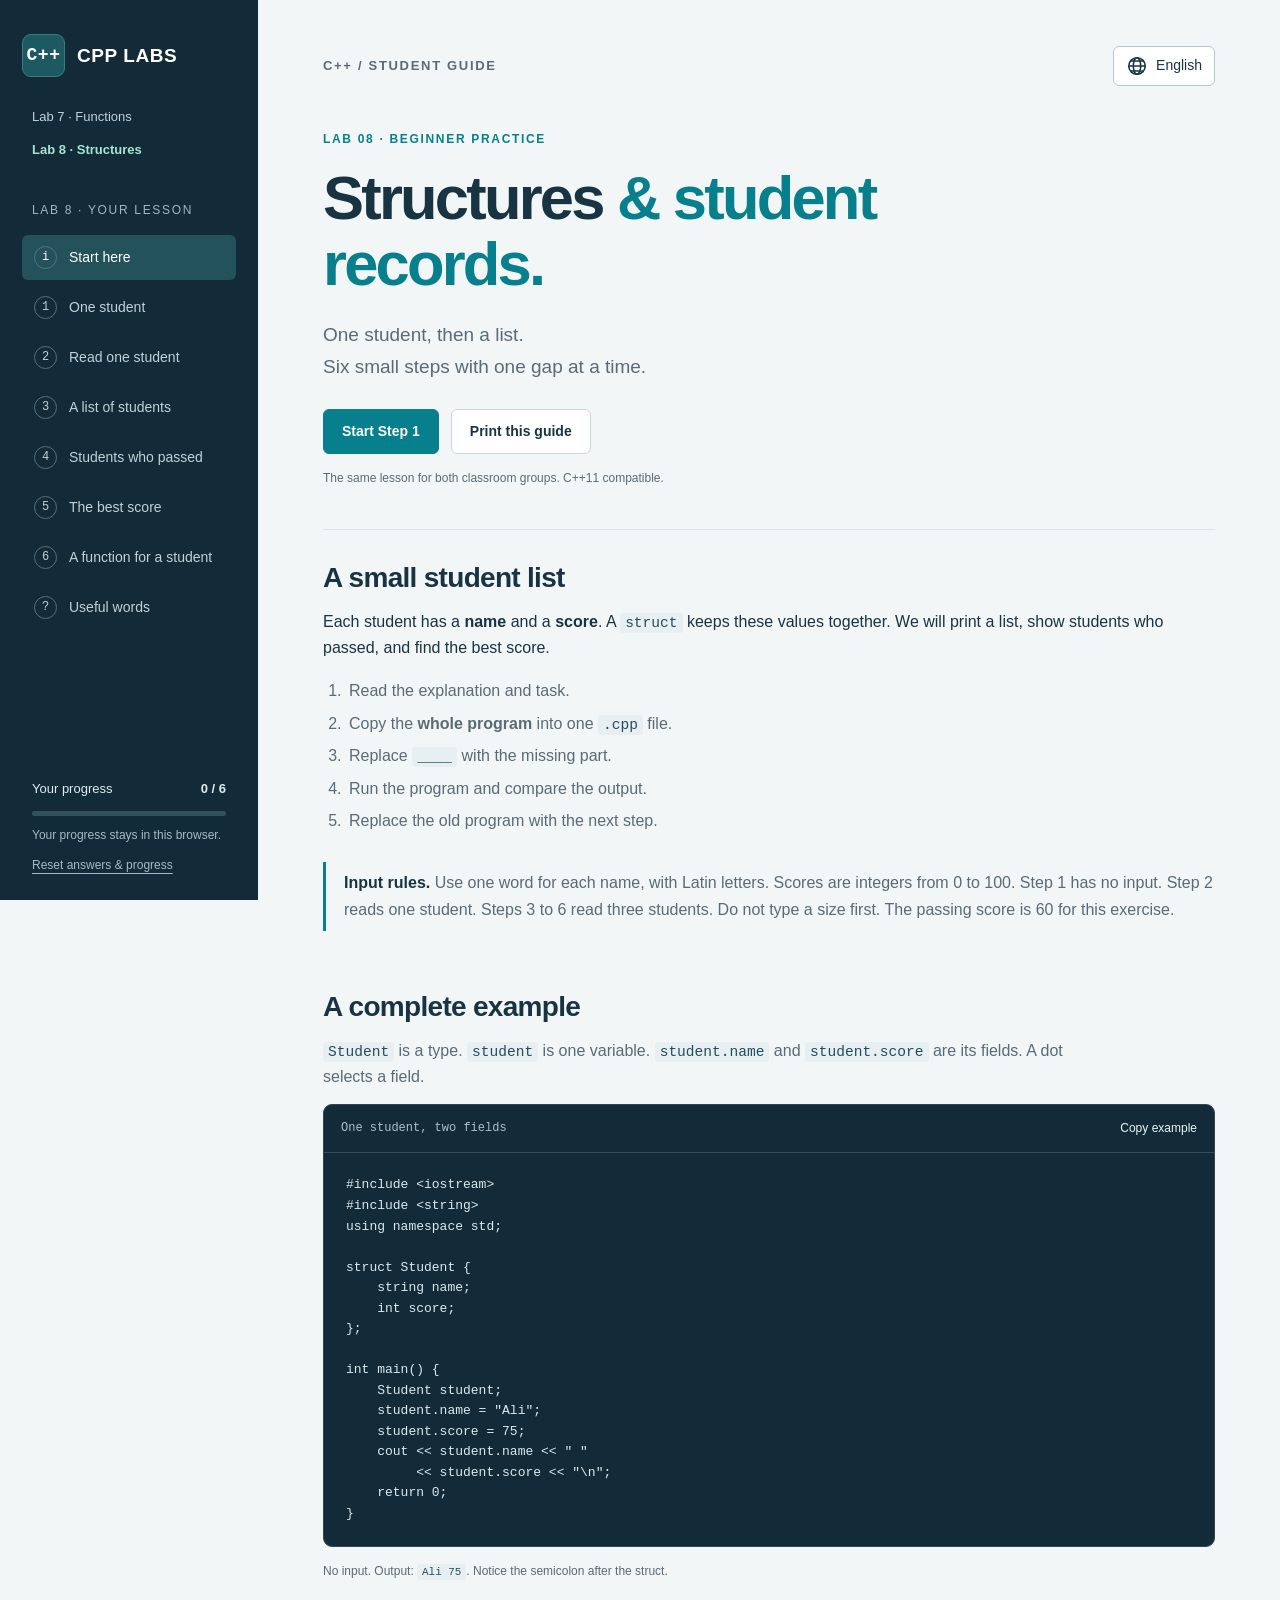
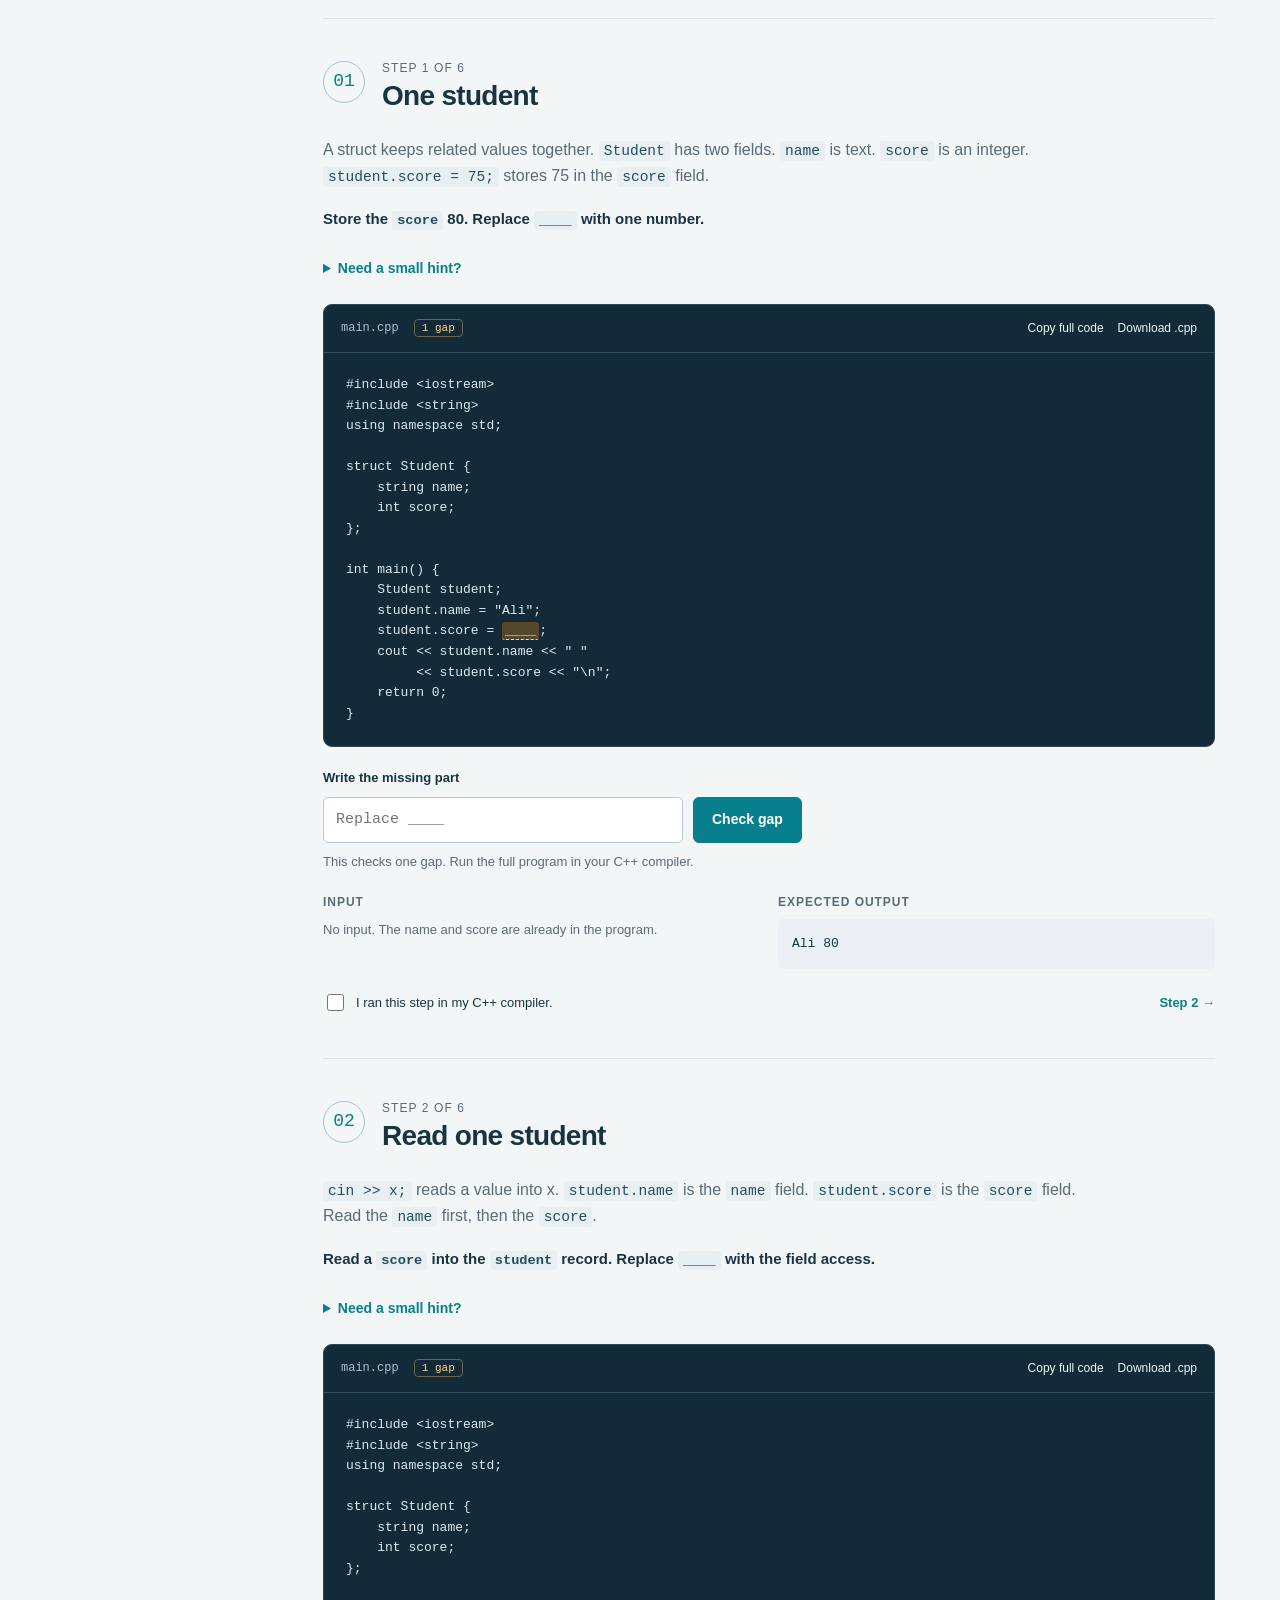
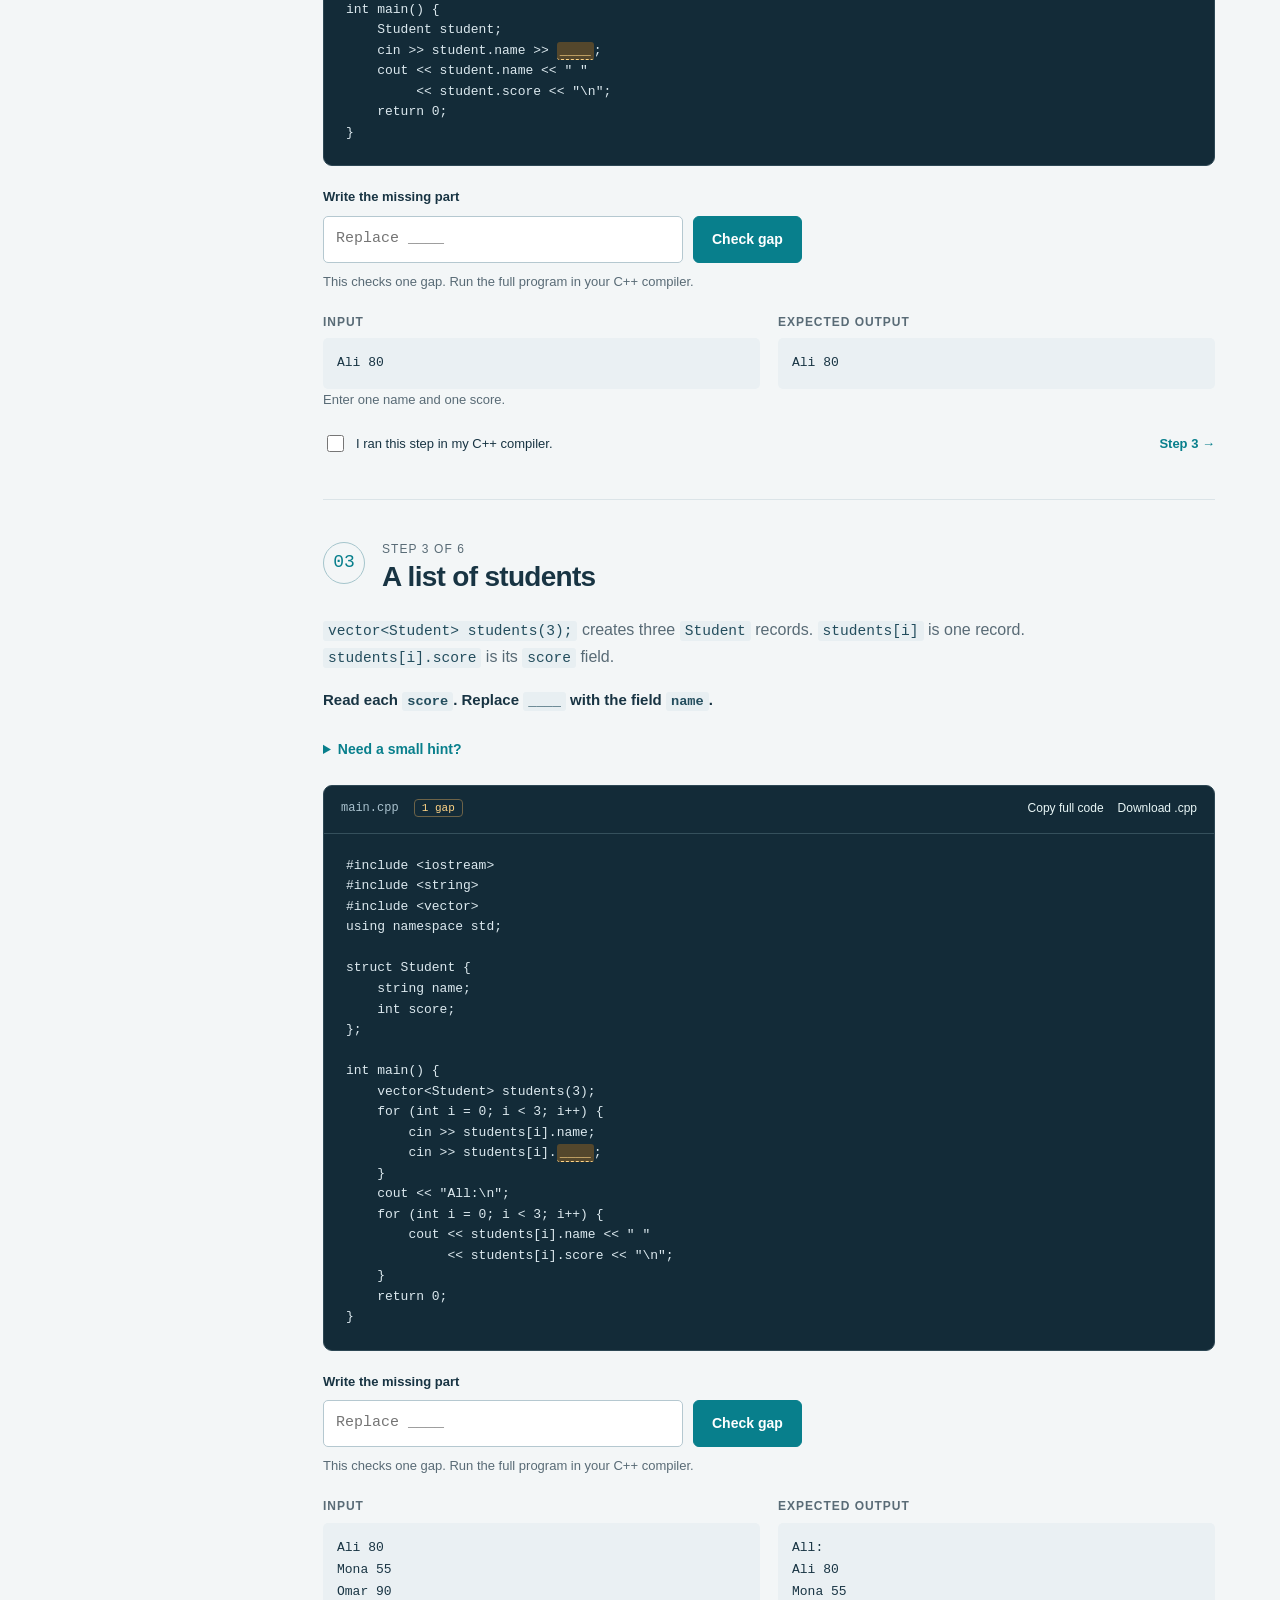
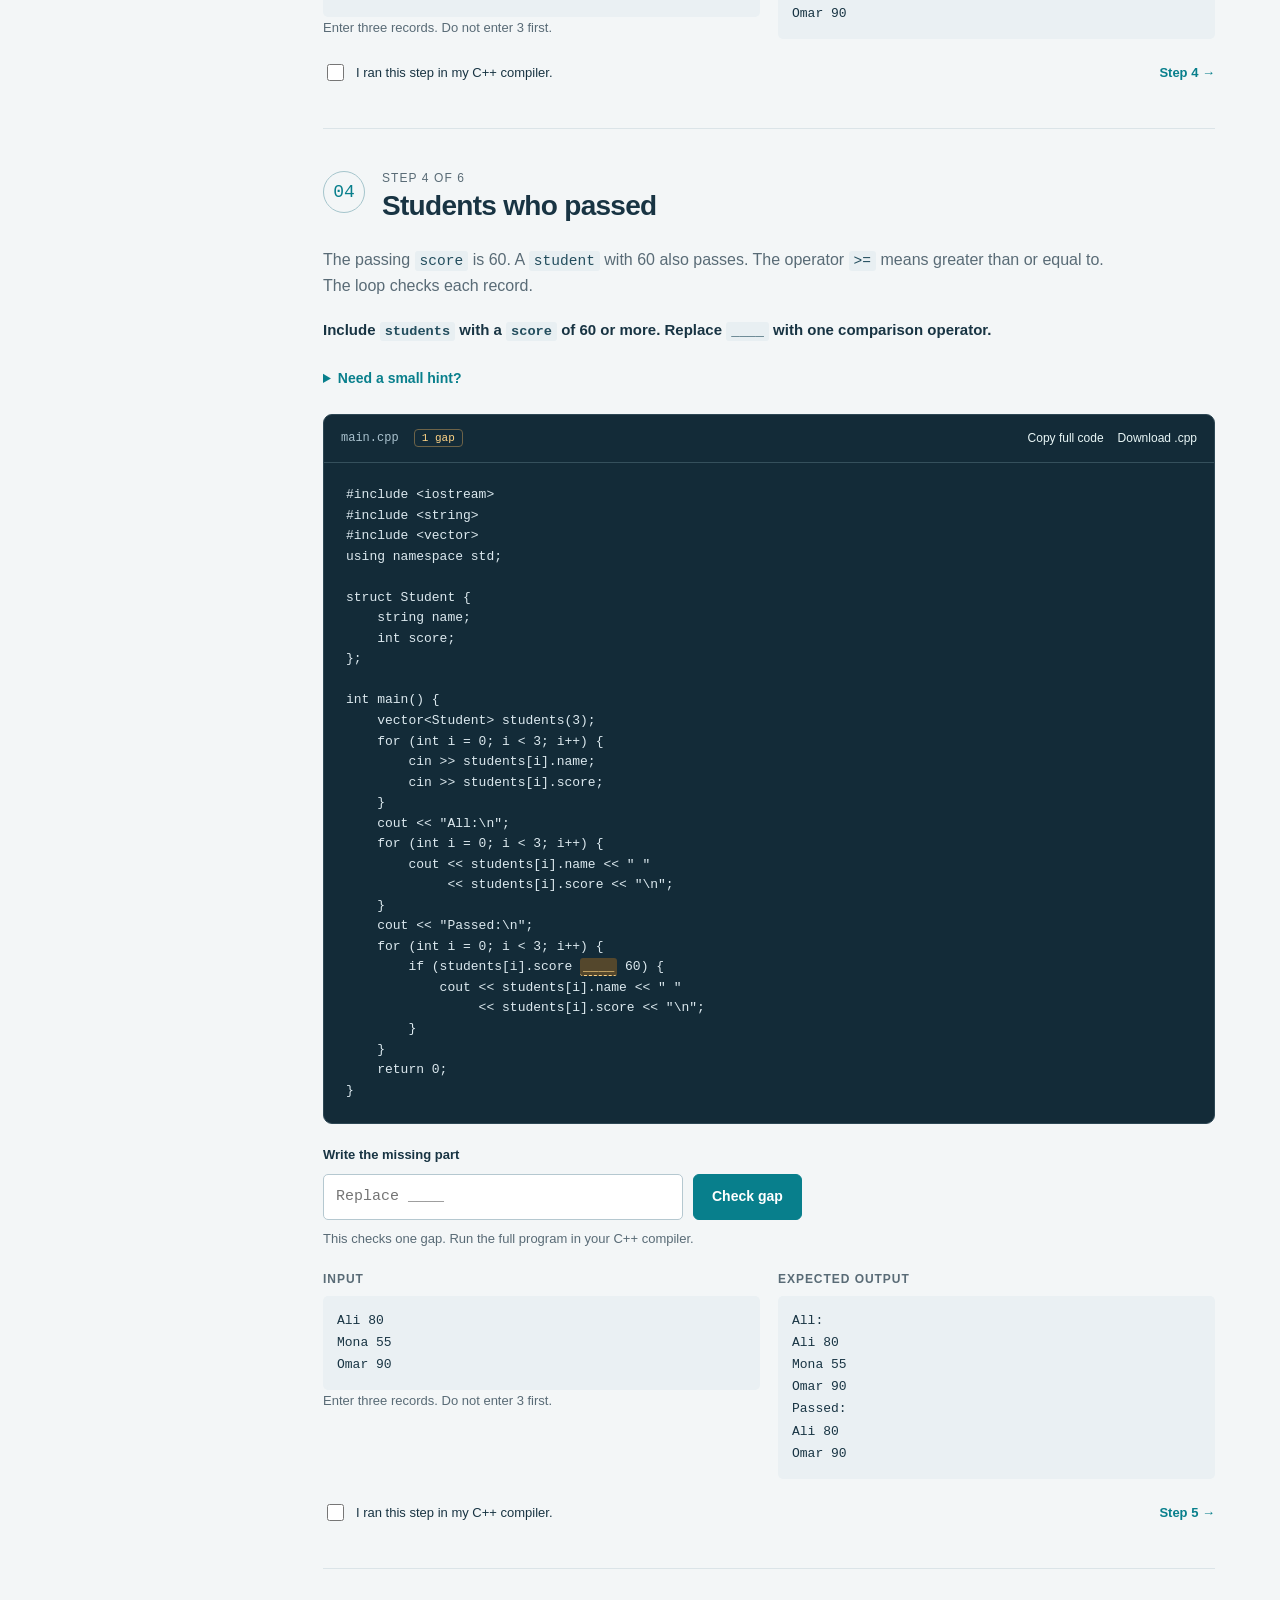
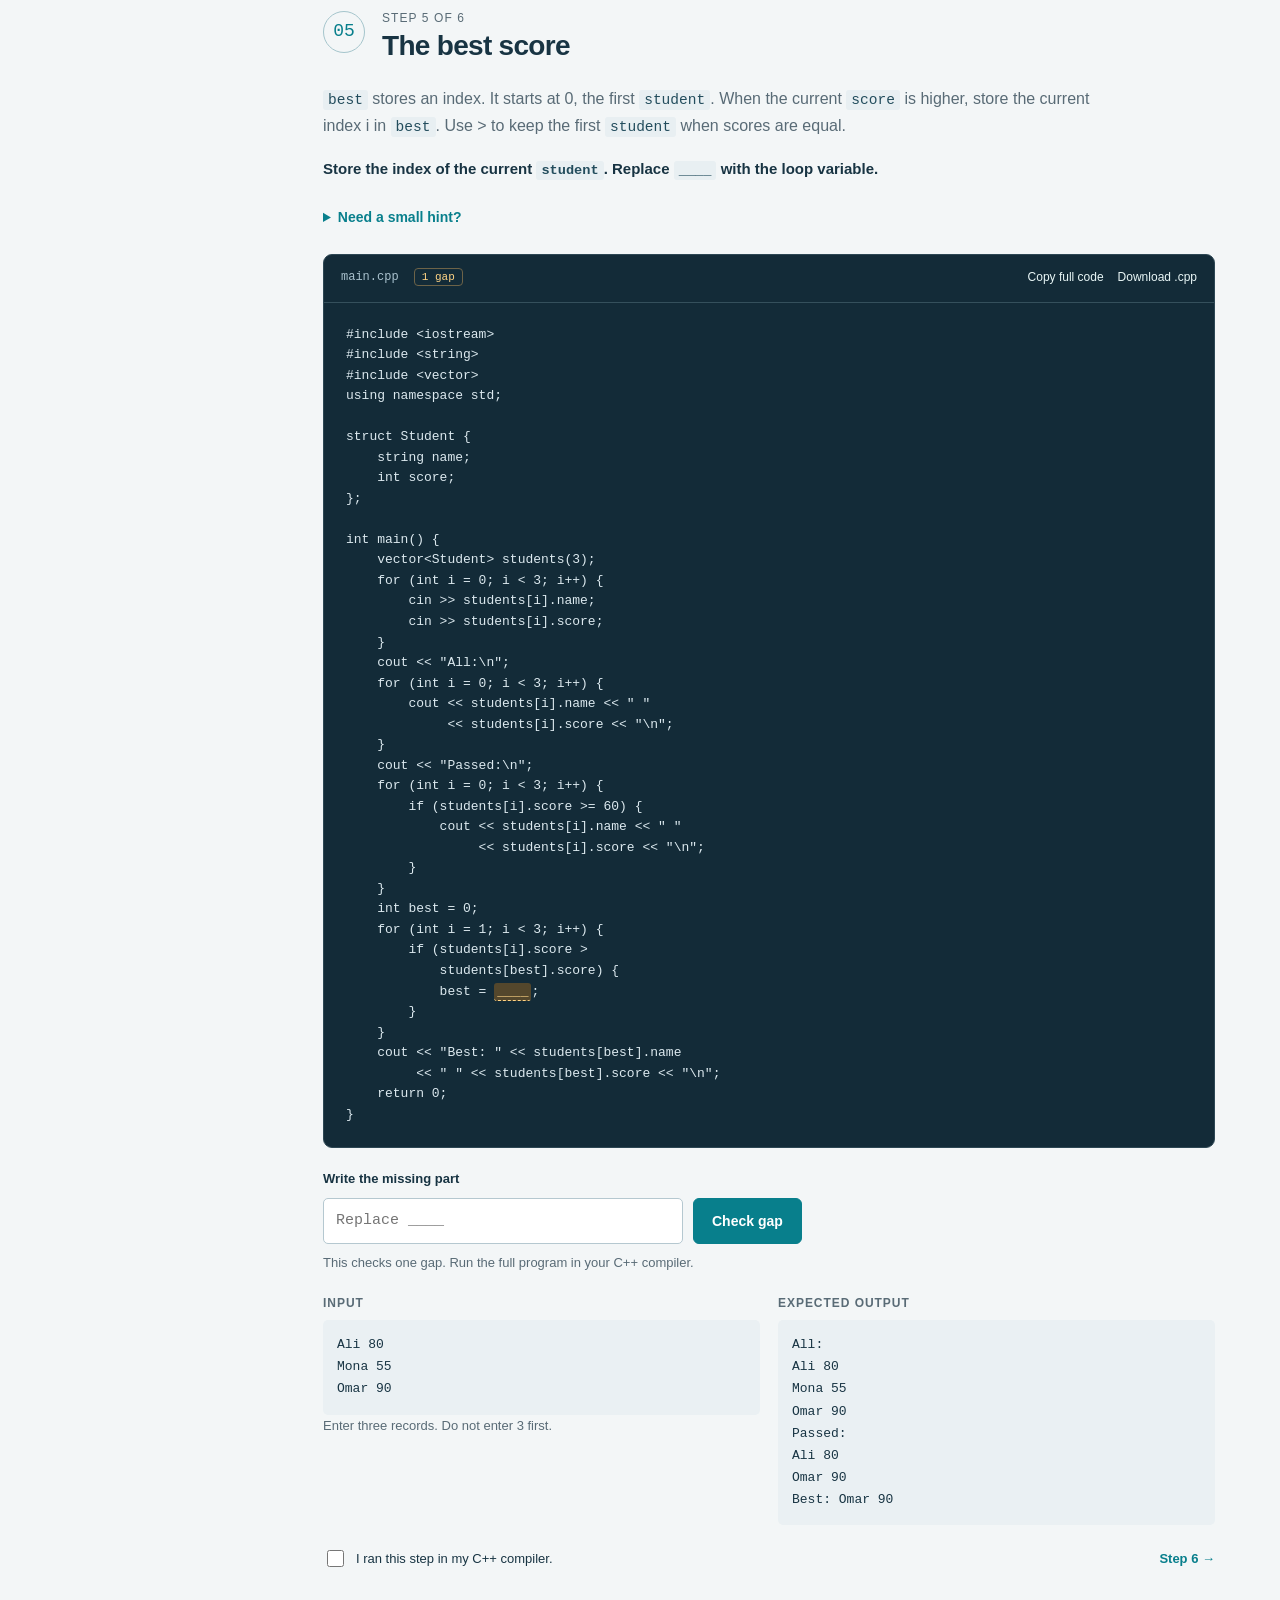
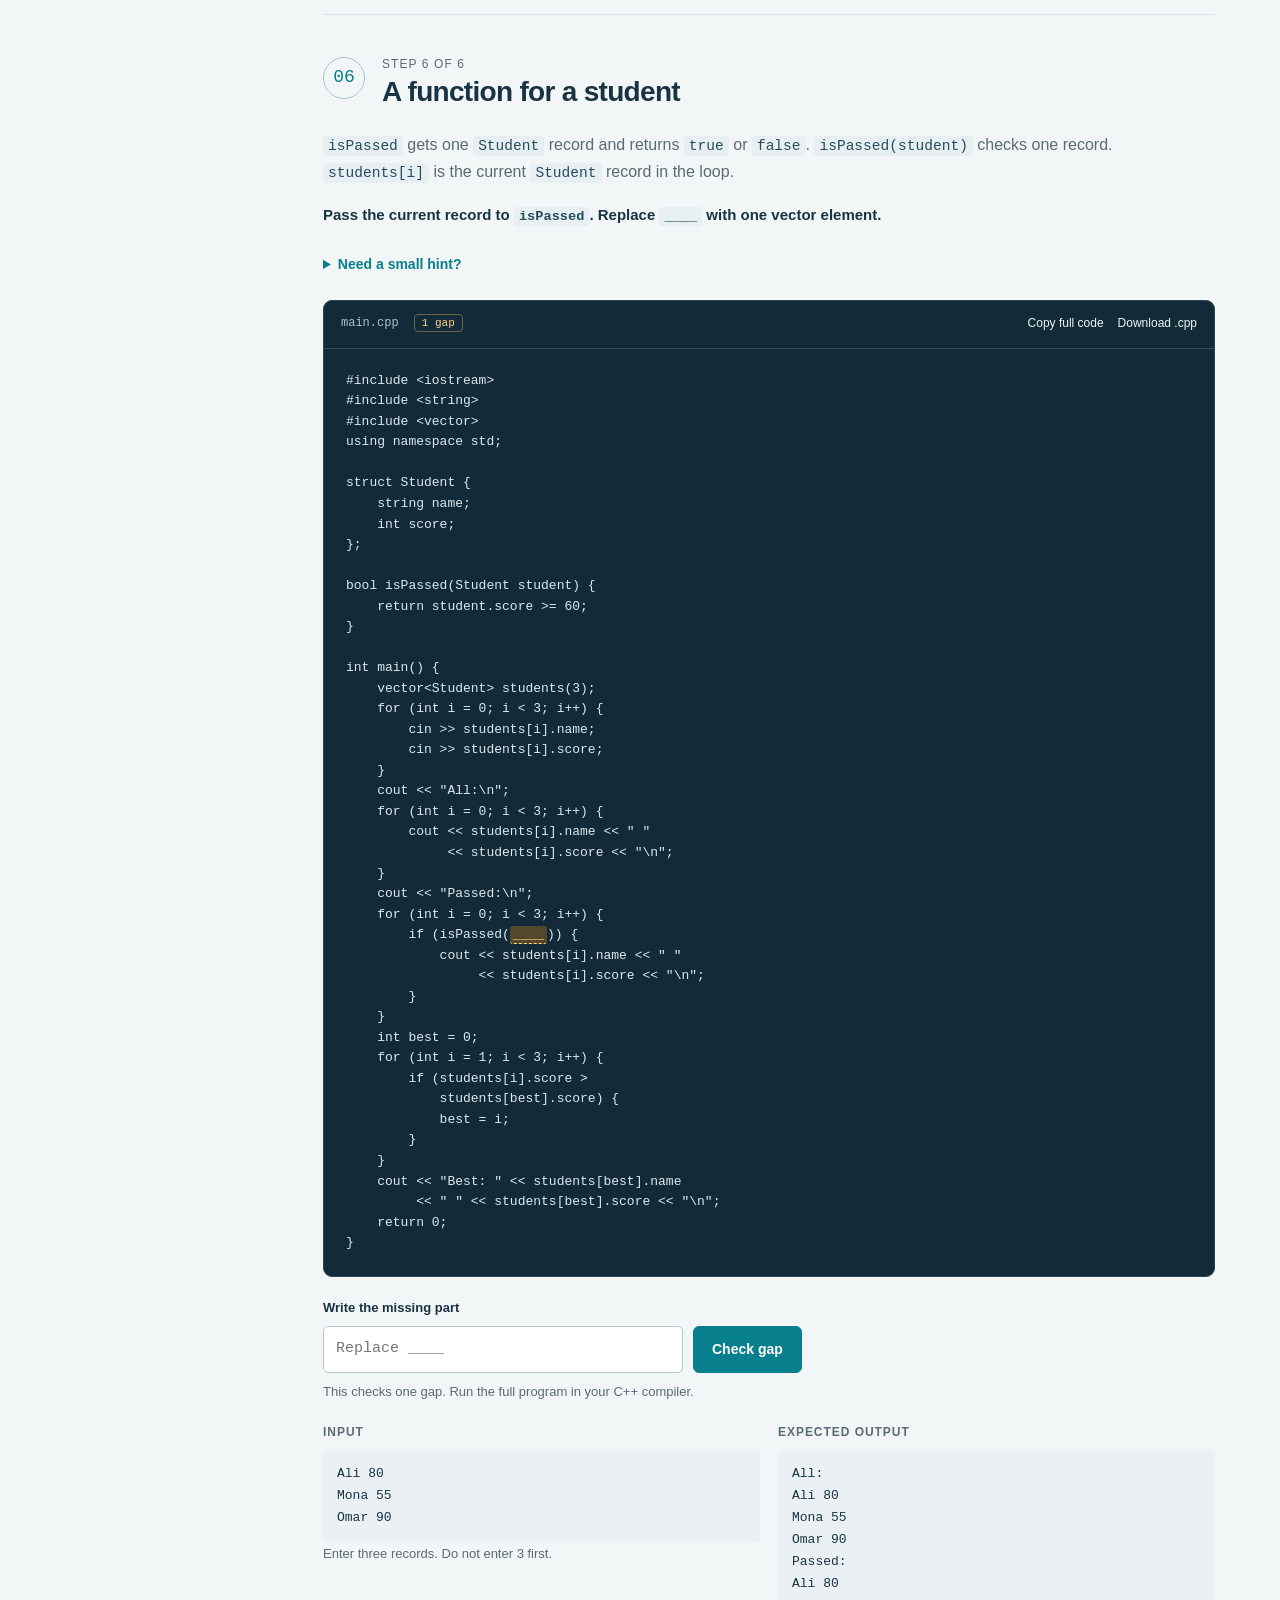
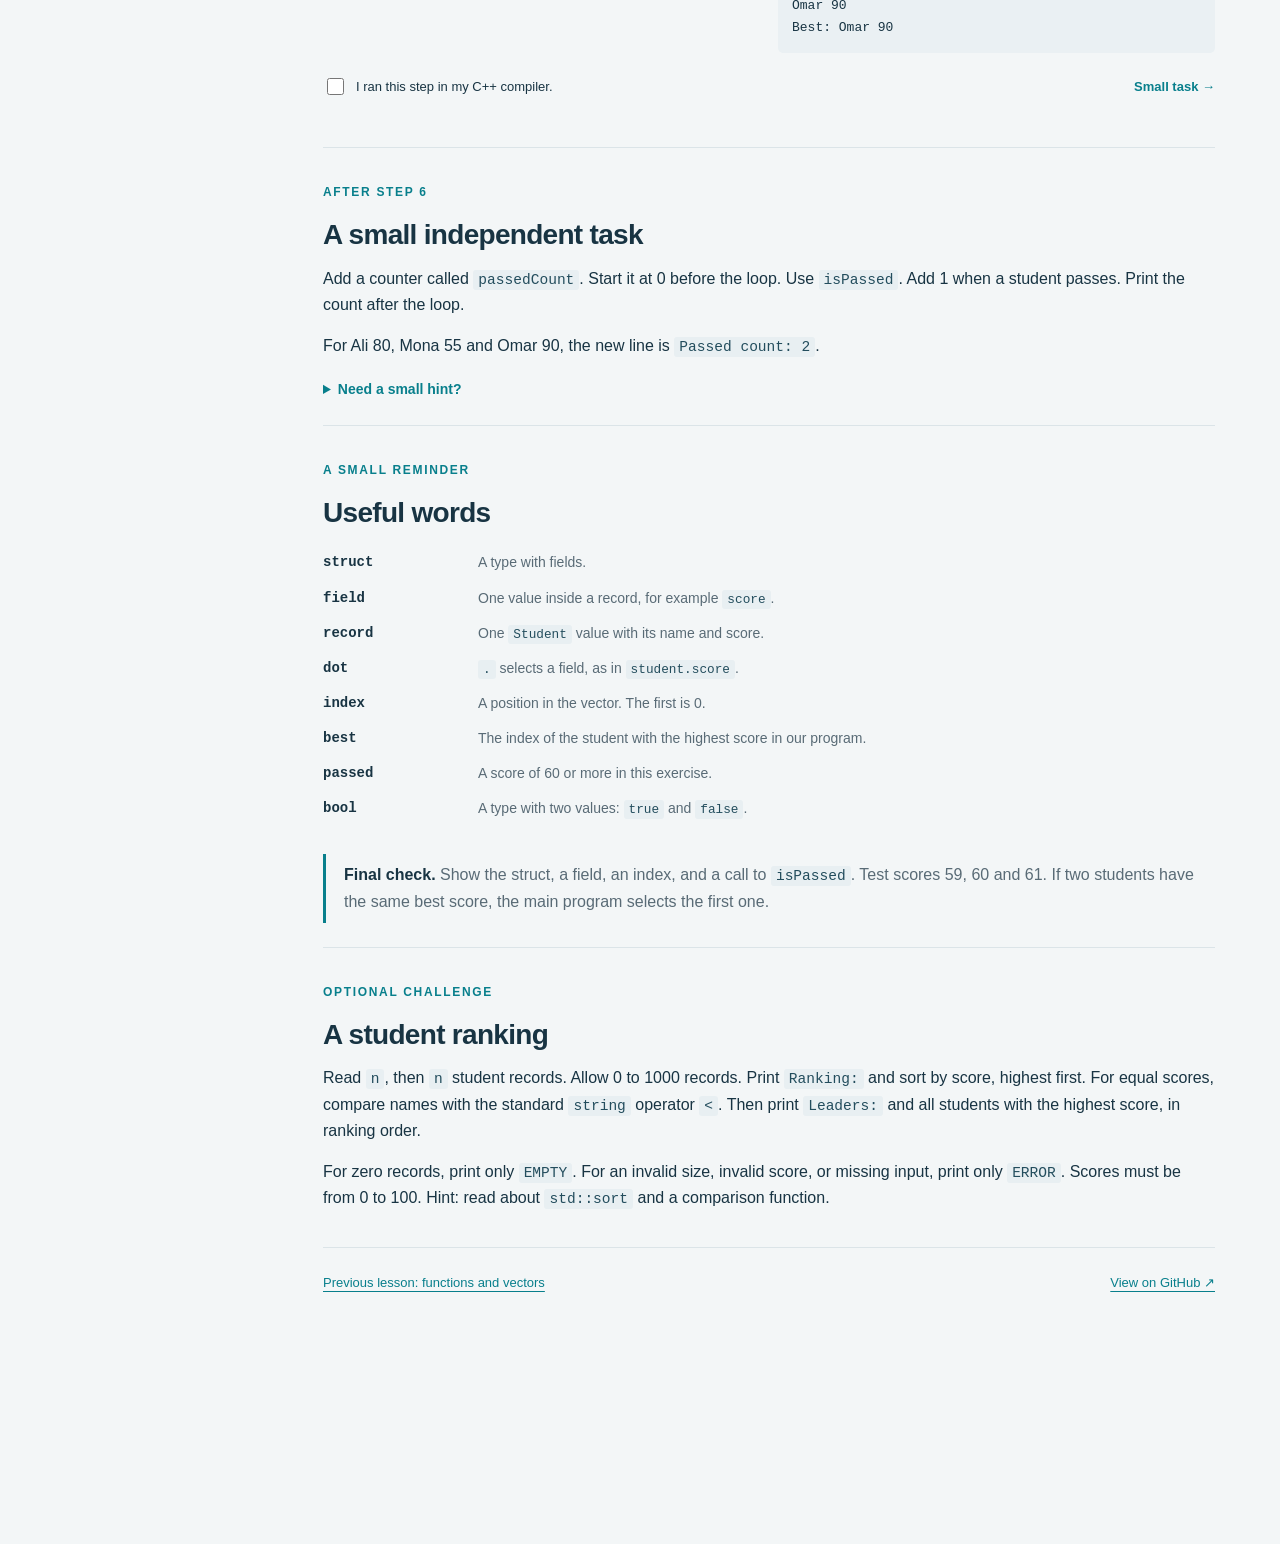
==== commit 4d25c9bc: "Add language chooser and remove slide downloads" ====
--- a/index.html
+++ b/index.html
@@ -3,22 +3,36 @@
 <meta name="description" content="Learn C++ structures in six small steps. Simple English, complete programs, one gap, hints, input and expected output.">
 <meta name="theme-color" content="#132b38"><meta name="color-scheme" content="light">
 <meta http-equiv="Content-Security-Policy" content="default-src 'self'; script-src 'self'; style-src 'self'; img-src 'self' data:; object-src 'none'; base-uri 'self'; form-action 'none'">
-<title>C++ Labs — Structures and student records</title><link rel="icon" href="assets/favicon.svg" type="image/svg+xml"><link rel="stylesheet" href="assets/site.css"><script src="assets/site.js" defer></script>
+<title data-i18n="lab8.page_title">C++ Labs — Structures and student records</title><link rel="icon" href="assets/favicon.svg" type="image/svg+xml"><link rel="stylesheet" href="assets/site.css?v=20261118-lang"><script src="assets/i18n.js?v=20261118-lang" defer></script><script src="assets/site.js?v=20261118-lang" defer></script>
 </head><body data-lesson="lab8">
-<a class="skip-link" href="#main">Skip to lesson</a>
-<header class="mobile-bar"><a class="brand" href="#start"><span class="brand-mark">C++</span><span>CPP LABS</span></a><button id="menu-toggle" type="button" aria-expanded="false" aria-controls="lesson-menu">Lesson menu</button></header>
-<aside class="rail" id="lesson-menu" aria-label="Lesson navigation">
-  <a class="brand" href="#start"><span class="brand-mark">C++</span><span>CPP LABS</span></a><nav class="lesson-switch" aria-label="Choose a lab"><a href="lab7.html">Lab 7 · Functions</a><a href="lab8.html">Lab 8 · Structures</a></nav>
-  <p class="rail-caption">Lab 8 · Your lesson</p>
-  <nav class="lesson-nav" aria-label="Lesson steps"><a href="#start" aria-current="location"><span class="nav-number">i</span><span>Start here</span></a><a href="#step-1"><span class="nav-number">1</span><span>One student</span></a><a href="#step-2"><span class="nav-number">2</span><span>Read one student</span></a><a href="#step-3"><span class="nav-number">3</span><span>A list of students</span></a><a href="#step-4"><span class="nav-number">4</span><span>Students who passed</span></a><a href="#step-5"><span class="nav-number">5</span><span>The best score</span></a><a href="#step-6"><span class="nav-number">6</span><span>A function for a student</span></a><a href="#words"><span class="nav-number">?</span><span>Useful words</span></a></nav>
-  <div class="rail-bottom"><div class="progress-label"><span>Your progress</span><strong id="progress-count">0 / 6</strong></div><div class="progress-track" role="progressbar" aria-label="Completed steps" aria-valuemin="0" aria-valuemax="6" aria-valuenow="0"><div class="progress-fill"></div></div><p>Your progress stays in this browser.</p><button class="text-button" type="button" data-reset>Reset answers &amp; progress</button></div>
+<a class="skip-link" href="#main" data-i18n="skip">Skip to lesson</a>
+<header class="mobile-bar"><a class="brand" href="#start" dir="ltr" translate="no"><span class="brand-mark">C++</span><span>CPP LABS</span></a><div class="mobile-actions"><div class="language-picker language-picker--mobile">
+    <button class="language-toggle" type="button" aria-expanded="false" aria-controls="language-options-mobile" aria-label="Choose language" data-i18n-aria="language_choose" title="Choose language">
+      <svg viewbox="0 0 24 24" width="22" height="22" fill="none" stroke="currentColor" stroke-width="1.7" aria-hidden="true" focusable="false"><circle cx="12" cy="12" r="9"></circle><ellipse cx="12" cy="12" rx="4" ry="9"></ellipse><path d="M3 12h18M5 6.5h14M5 17.5h14"></path></svg>
+      <span class="language-current" lang="en" dir="auto">English</span>
+    </button>
+    <div class="language-options" id="language-options-mobile" role="group" aria-label="Choose language" data-i18n-aria="language_choose" hidden>
+    <button class="language-option" type="button" data-language="en" lang="en" dir="auto" aria-pressed="true">English</button><button class="language-option" type="button" data-language="ru" lang="ru" dir="auto" aria-pressed="false">Русский</button><button class="language-option" type="button" data-language="fr" lang="fr" dir="auto" aria-pressed="false">Français</button><button class="language-option" type="button" data-language="ar" lang="ar" dir="auto" aria-pressed="false">العربية</button>
+    </div></div><button id="menu-toggle" type="button" aria-expanded="false" aria-controls="lesson-menu" data-i18n="menu_open">Lesson menu</button></div></header>
+<aside class="rail" id="lesson-menu" aria-label="Lesson navigation" data-i18n-aria="lesson_navigation">
+  <a class="brand" href="#start" dir="ltr" translate="no"><span class="brand-mark">C++</span><span>CPP LABS</span></a><nav class="lesson-switch" aria-label="Choose a lab" data-i18n-aria="choose_lab"><a href="lab7.html" data-i18n="lab7_link">Lab 7 · Functions</a><a href="lab8.html" data-i18n="lab8_link">Lab 8 · Structures</a></nav>
+  <p class="rail-caption" data-i18n="lab8.rail_caption">Lab 8 · Your lesson</p>
+  <nav class="lesson-nav" aria-label="Lesson steps" data-i18n-aria="lesson_navigation"><a href="#start" aria-current="location"><span class="nav-number">i</span><span data-i18n="start_here">Start here</span></a><a href="#step-1"><span class="nav-number">1</span><span data-i18n="lab8.step1.title">One student</span></a><a href="#step-2"><span class="nav-number">2</span><span data-i18n="lab8.step2.title">Read one student</span></a><a href="#step-3"><span class="nav-number">3</span><span data-i18n="lab8.step3.title">A list of students</span></a><a href="#step-4"><span class="nav-number">4</span><span data-i18n="lab8.step4.title">Students who passed</span></a><a href="#step-5"><span class="nav-number">5</span><span data-i18n="lab8.step5.title">The best score</span></a><a href="#step-6"><span class="nav-number">6</span><span data-i18n="lab8.step6.title">A function for a student</span></a><a href="#words"><span class="nav-number">?</span><span data-i18n="words">Useful words</span></a></nav>
+  <div class="rail-bottom"><div class="progress-label"><span data-i18n="progress">Your progress</span><strong id="progress-count">0 / 6</strong></div><div class="progress-track" role="progressbar" aria-label="Completed steps" aria-valuemin="0" aria-valuemax="6" aria-valuenow="0" data-i18n-aria="completed_steps"><div class="progress-fill"></div></div><p data-i18n="browser_progress">Your progress stays in this browser.</p><button class="text-button" type="button" data-reset data-i18n="reset">Reset answers &amp; progress</button></div>
 </aside>
 <main class="page" id="main"><div class="content">
-  <div class="topline"><span>C++ / Student guide</span><a href="downloads/lab8-structures-student-guide-en.pptx" download>Download slides &darr;</a></div>
+  <div class="topline"><span data-i18n="student_guide">C++ / Student guide</span><div class="language-picker language-picker--desktop">
+    <button class="language-toggle" type="button" aria-expanded="false" aria-controls="language-options-desktop" aria-label="Choose language" data-i18n-aria="language_choose" title="Choose language">
+      <svg viewbox="0 0 24 24" width="22" height="22" fill="none" stroke="currentColor" stroke-width="1.7" aria-hidden="true" focusable="false"><circle cx="12" cy="12" r="9"></circle><ellipse cx="12" cy="12" rx="4" ry="9"></ellipse><path d="M3 12h18M5 6.5h14M5 17.5h14"></path></svg>
+      <span class="language-current" lang="en" dir="auto">English</span>
+    </button>
+    <div class="language-options" id="language-options-desktop" role="group" aria-label="Choose language" data-i18n-aria="language_choose" hidden>
+    <button class="language-option" type="button" data-language="en" lang="en" dir="auto" aria-pressed="true">English</button><button class="language-option" type="button" data-language="ru" lang="ru" dir="auto" aria-pressed="false">Русский</button><button class="language-option" type="button" data-language="fr" lang="fr" dir="auto" aria-pressed="false">Français</button><button class="language-option" type="button" data-language="ar" lang="ar" dir="auto" aria-pressed="false">العربية</button>
+    </div></div></div>
   <div id="start">
-    <section class="hero" aria-labelledby="lesson-title"><p class="eyebrow">Lab 08 · Beginner practice</p><h1>Structures <span>&amp; student records.</span></h1><p class="hero-intro">One student, then a list.<br>Six small steps with one gap at a time.</p><div class="hero-actions"><a class="button" id="continue-link" href="#step-1">Start Step 1</a><button class="button secondary" type="button" data-print>Print this guide</button></div><p class="hero-note">The same lesson for both classroom groups. C++11 compatible.</p></section>
-    <section class="intro" aria-labelledby="how-title"><h2 id="how-title">A small student list</h2><p>Each student has a <strong>name</strong> and a <strong>score</strong>. A <code>struct</code> keeps these values together. We will print a list, show students who passed, and find the best score.</p><ol class="how-list"><li>Read the explanation and task.</li><li>Copy the <strong>whole program</strong> into one <code>.cpp</code> file.</li><li>Replace <code>____</code> with the missing part.</li><li>Run the program and compare the output.</li><li>Replace the old program with the next step.</li></ol><p class="rule"><strong>Input rules.</strong> Use one word for each name, with Latin letters. Scores are integers from 0 to 100. Step 1 has no input. Step 2 reads one student. Steps 3 to 6 read three students. Do not type a size first. The passing score is 60 for this exercise.</p><noscript><p class="noscript">All programs and downloads work without JavaScript. Enable JavaScript to check gaps and save progress.</p></noscript></section>
-    <section class="example" aria-labelledby="example-title"><h2 id="example-title">A complete example</h2><p class="read"><code>Student</code> is a type. <code>student</code> is one variable. <code>student.name</code> and <code>student.score</code> are its fields. A dot selects a field.</p><div class="code-shell"><div class="code-bar"><span class="code-name">One student, two fields</span><div class="code-tools"><button type="button" data-copy-example>Copy example</button></div></div><pre tabindex="0"><code id="function-example">#include &lt;iostream&gt;
+    <section class="hero" aria-labelledby="lesson-title"><p class="eyebrow" data-i18n="lab8.eyebrow">Lab 08 · Beginner practice</p><h1 data-i18n-html="lab8.hero">Structures <span>&amp; student records.</span></h1><p class="hero-intro" data-i18n-html="lab8.hero_intro">One student, then a list.<br>Six small steps with one gap at a time.</p><div class="hero-actions"><a class="button" id="continue-link" href="#step-1" data-i18n="start_step1">Start Step 1</a><button class="button secondary" type="button" data-print data-i18n="print">Print this guide</button></div><p class="hero-note" data-i18n="compatibility">The same lesson for both classroom groups. C++11 compatible.</p></section>
+    <section class="intro" aria-labelledby="how-title"><h2 id="how-title" data-i18n="lab8.intro_title">A small student list</h2><p data-i18n-html="lab8.intro_text">Each student has a <strong>name</strong> and a <strong>score</strong>. A <code dir="ltr" translate="no">struct</code> keeps these values together. We will print a list, show students who passed, and find the best score.</p><ol class="how-list"><li data-i18n-html="how1">Read the explanation and task.</li><li data-i18n-html="how2">Copy the <strong>whole program</strong> into one <code dir="ltr" translate="no">.cpp</code> file.</li><li data-i18n-html="how3">Replace <code dir="ltr" translate="no">____</code> with the missing part.</li><li data-i18n-html="how4">Run the program and compare the output.</li><li data-i18n-html="how5">Replace the old program with the next step.</li></ol><p class="rule" data-i18n-html="lab8.rule"><strong>Input rules.</strong> Use one word for each name, with Latin letters. Scores are integers from 0 to 100. Step 1 has no input. Step 2 reads one student. Steps 3 to 6 read three students. Do not type a size first. The passing score is 60 for this exercise.</p><noscript><p class="noscript" data-i18n="lab8.noscript">All programs and downloads work without JavaScript. Enable JavaScript to check gaps and save progress.</p></noscript></section>
+    <section class="example" aria-labelledby="example-title"><h2 id="example-title" data-i18n="lab8.example_title">A complete example</h2><p class="read" data-i18n-html="lab8.example_read"><code dir="ltr" translate="no">Student</code> is a type. <code dir="ltr" translate="no">student</code> is one variable. <code dir="ltr" translate="no">student.name</code> and <code dir="ltr" translate="no">student.score</code> are its fields. A dot selects a field.</p><div class="code-shell"><div class="code-bar"><span class="code-name" data-i18n="lab8.example_name">One student, two fields</span><div class="code-tools"><button type="button" data-copy-example data-i18n="copy_example">Copy example</button></div></div><pre tabindex="0" dir="ltr" translate="no"><code id="function-example" dir="ltr" translate="no">#include &lt;iostream&gt;
 #include &lt;string&gt;
 using namespace std;
 
@@ -29,23 +43,23 @@
 
 int main() {
     Student student;
-    student.name = &quot;Ali&quot;;
+    student.name = "Ali";
     student.score = 75;
-    cout &lt;&lt; student.name &lt;&lt; &quot; &quot;
-         &lt;&lt; student.score &lt;&lt; &quot;\n&quot;;
-    return 0;
-}
-</code></pre></div><p class="hero-note">No input. Output: <code>Ali 75</code>. Notice the semicolon after the struct.</p></section>
+    cout &lt;&lt; student.name &lt;&lt; " "
+         &lt;&lt; student.score &lt;&lt; "\n";
+    return 0;
+}
+</code></pre></div><p class="hero-note" data-i18n-html="lab8.example_note">No input. Output: <code dir="ltr" translate="no">Ali 75</code>. Notice the semicolon after the struct.</p></section>
   </div>
 
 <section class="step" id="step-1" data-step="1" data-answer="80" aria-labelledby="title-1">
-  <header class="step-header"><span class="step-number" aria-hidden="true">01</span><div><p class="step-label">Step 1 of 6</p><h2 id="title-1">One student</h2></div></header>
-  <p class="read">A struct keeps related values together. Student has two fields. name is text. score is an integer. student.score = 75; stores 75 in the score field.</p>
-  <p class="task">Store the score 80. Replace ____ with one number.</p>
-  <details class="hint"><summary>Need a small hint?</summary><p>Use the score shown in the task. Write only the number.</p></details>
+  <header class="step-header"><span class="step-number" aria-hidden="true">01</span><div><p class="step-label" data-i18n="step_label" data-i18n-step="1">Step 1 of 6</p><h2 id="title-1" data-i18n="lab8.step1.title">One student</h2></div></header>
+  <p class="read" data-i18n-html="lab8.step1.read">A struct keeps related values together. Student has two fields. name is text. score is an integer. student.score = 75; stores 75 in the score field.</p>
+  <p class="task" data-i18n-html="lab8.step1.task">Store the score 80. Replace ____ with one number.</p>
+  <details class="hint"><summary data-i18n="hint">Need a small hint?</summary><p data-i18n-html="lab8.step1.hint">Use the score shown in the task. Write only the number.</p></details>
   <div class="code-shell">
-    <div class="code-bar"><span class="code-name">main.cpp <span class="gap-count">1 gap</span></span><div class="code-tools"><button type="button" data-copy aria-label="Copy full code for step 1">Copy full code</button><button type="button" data-download aria-label="Download C++ code for step 1">Download .cpp</button></div></div>
-    <pre tabindex="0" aria-label="Full C++ program for step 1"><code data-source="#include &lt;iostream&gt;
+    <div class="code-bar"><span class="code-name">main.cpp <span class="gap-count" data-i18n="one_gap">1 gap</span></span><div class="code-tools"><button type="button" data-copy aria-label="Copy full code for step 1" data-i18n="copy" data-i18n-aria="copy_aria" data-i18n-step="1">Copy full code</button><button type="button" data-download aria-label="Download C++ code for step 1" data-i18n="download" data-i18n-aria="download_aria" data-i18n-step="1">Download .cpp</button></div></div>
+    <pre tabindex="0" aria-label="Full C++ program for step 1" data-i18n-aria="code_aria" data-i18n-step="1" dir="ltr" translate="no"><code data-source='#include &lt;iostream&gt;
 #include &lt;string&gt;
 using namespace std;
 
@@ -56,13 +70,13 @@
 
 int main() {
     Student student;
-    student.name = &quot;Ali&quot;;
+    student.name = "Ali";
     student.score = ____;
-    cout &lt;&lt; student.name &lt;&lt; &quot; &quot;
-         &lt;&lt; student.score &lt;&lt; &quot;\n&quot;;
-    return 0;
-}
-">#include &lt;iostream&gt;
+    cout &lt;&lt; student.name &lt;&lt; " "
+         &lt;&lt; student.score &lt;&lt; "\n";
+    return 0;
+}
+' dir="ltr" translate="no">#include &lt;iostream&gt;
 #include &lt;string&gt;
 using namespace std;
 
@@ -73,30 +87,30 @@
 
 int main() {
     Student student;
-    student.name = &quot;Ali&quot;;
+    student.name = "Ali";
     student.score = <mark class="code-gap">____</mark>;
-    cout &lt;&lt; student.name &lt;&lt; &quot; &quot;
-         &lt;&lt; student.score &lt;&lt; &quot;\n&quot;;
+    cout &lt;&lt; student.name &lt;&lt; " "
+         &lt;&lt; student.score &lt;&lt; "\n";
     return 0;
 }
 </code></pre>
   </div>
-  <form class="answer-form" aria-label="Check the missing part in step 1">
-    <label class="answer-label" for="answer-1">Write the missing part</label>
-    <div class="answer-controls"><input class="answer-input" id="answer-1" type="text" placeholder="Replace ____" maxlength="120" autocomplete="off" autocapitalize="off" spellcheck="false" aria-describedby="feedback-1"><button type="submit" class="button">Check gap</button></div>
-    <p class="feedback" id="feedback-1" aria-live="polite">This checks one gap. Run the full program in your C++ compiler.</p>
+  <form class="answer-form" aria-label="Check the missing part in step 1" data-i18n-aria="form_aria" data-i18n-step="1">
+    <label class="answer-label" for="answer-1" data-i18n="write_missing">Write the missing part</label>
+    <div class="answer-controls"><input class="answer-input" id="answer-1" type="text" placeholder="Replace ____" maxlength="120" autocomplete="off" autocapitalize="off" spellcheck="false" aria-describedby="feedback-1" data-i18n-placeholder="gap_placeholder" dir="ltr" translate="no"><button type="submit" class="button" data-i18n="check_gap">Check gap</button></div>
+    <p class="feedback" id="feedback-1" aria-live="polite" data-message="feedback_hint">This checks one gap. Run the full program in your C++ compiler.</p>
   </form>
-  <div class="checks"><div class="check-block"><h3>Input</h3><p>No input. The name and score are already in the program.</p></div><div class="check-block"><h3>Expected output</h3><pre>Ali 80</pre></div></div>
-  <div class="finish-row"><label class="done-label"><input type="checkbox" class="done-check">I ran this step in my C++ compiler.</label><a class="next-step" href="#step-2">Step 2 &rarr;</a></div>
+  <div class="checks"><div class="check-block"><h3 data-i18n="input">Input</h3><p data-i18n="lab8.input_1">No input. The name and score are already in the program.</p></div><div class="check-block"><h3 data-i18n="expected_output">Expected output</h3><pre dir="ltr" translate="no">Ali 80</pre></div></div>
+  <div class="finish-row"><label class="done-label"><input type="checkbox" class="done-check"><span data-i18n="ran">I ran this step in my C++ compiler.</span></label><a class="next-step" href="#step-2" data-i18n="next_step" data-i18n-step="2">Step 2 →</a></div>
 </section>
 <section class="step" id="step-2" data-step="2" data-answer="student.score" aria-labelledby="title-2">
-  <header class="step-header"><span class="step-number" aria-hidden="true">02</span><div><p class="step-label">Step 2 of 6</p><h2 id="title-2">Read one student</h2></div></header>
-  <p class="read">cin &gt;&gt; x; reads a value into x. student.name is the name field. student.score is the score field. Read the name first, then the score.</p>
-  <p class="task">Read a score into the student record. Replace ____ with the field access.</p>
-  <details class="hint"><summary>Need a small hint?</summary><p>Use the variable name student, a dot, and the field name score.</p></details>
+  <header class="step-header"><span class="step-number" aria-hidden="true">02</span><div><p class="step-label" data-i18n="step_label" data-i18n-step="2">Step 2 of 6</p><h2 id="title-2" data-i18n="lab8.step2.title">Read one student</h2></div></header>
+  <p class="read" data-i18n-html="lab8.step2.read">cin &gt;&gt; x; reads a value into x. student.name is the name field. student.score is the score field. Read the name first, then the score.</p>
+  <p class="task" data-i18n-html="lab8.step2.task">Read a score into the student record. Replace ____ with the field access.</p>
+  <details class="hint"><summary data-i18n="hint">Need a small hint?</summary><p data-i18n-html="lab8.step2.hint">Use the variable name student, a dot, and the field name score.</p></details>
   <div class="code-shell">
-    <div class="code-bar"><span class="code-name">main.cpp <span class="gap-count">1 gap</span></span><div class="code-tools"><button type="button" data-copy aria-label="Copy full code for step 2">Copy full code</button><button type="button" data-download aria-label="Download C++ code for step 2">Download .cpp</button></div></div>
-    <pre tabindex="0" aria-label="Full C++ program for step 2"><code data-source="#include &lt;iostream&gt;
+    <div class="code-bar"><span class="code-name">main.cpp <span class="gap-count" data-i18n="one_gap">1 gap</span></span><div class="code-tools"><button type="button" data-copy aria-label="Copy full code for step 2" data-i18n="copy" data-i18n-aria="copy_aria" data-i18n-step="2">Copy full code</button><button type="button" data-download aria-label="Download C++ code for step 2" data-i18n="download" data-i18n-aria="download_aria" data-i18n-step="2">Download .cpp</button></div></div>
+    <pre tabindex="0" aria-label="Full C++ program for step 2" data-i18n-aria="code_aria" data-i18n-step="2" dir="ltr" translate="no"><code data-source='#include &lt;iostream&gt;
 #include &lt;string&gt;
 using namespace std;
 
@@ -108,11 +122,11 @@
 int main() {
     Student student;
     cin &gt;&gt; student.name &gt;&gt; ____;
-    cout &lt;&lt; student.name &lt;&lt; &quot; &quot;
-         &lt;&lt; student.score &lt;&lt; &quot;\n&quot;;
-    return 0;
-}
-">#include &lt;iostream&gt;
+    cout &lt;&lt; student.name &lt;&lt; " "
+         &lt;&lt; student.score &lt;&lt; "\n";
+    return 0;
+}
+' dir="ltr" translate="no">#include &lt;iostream&gt;
 #include &lt;string&gt;
 using namespace std;
 
@@ -124,28 +138,28 @@
 int main() {
     Student student;
     cin &gt;&gt; student.name &gt;&gt; <mark class="code-gap">____</mark>;
-    cout &lt;&lt; student.name &lt;&lt; &quot; &quot;
-         &lt;&lt; student.score &lt;&lt; &quot;\n&quot;;
+    cout &lt;&lt; student.name &lt;&lt; " "
+         &lt;&lt; student.score &lt;&lt; "\n";
     return 0;
 }
 </code></pre>
   </div>
-  <form class="answer-form" aria-label="Check the missing part in step 2">
-    <label class="answer-label" for="answer-2">Write the missing part</label>
-    <div class="answer-controls"><input class="answer-input" id="answer-2" type="text" placeholder="Replace ____" maxlength="120" autocomplete="off" autocapitalize="off" spellcheck="false" aria-describedby="feedback-2"><button type="submit" class="button">Check gap</button></div>
-    <p class="feedback" id="feedback-2" aria-live="polite">This checks one gap. Run the full program in your C++ compiler.</p>
+  <form class="answer-form" aria-label="Check the missing part in step 2" data-i18n-aria="form_aria" data-i18n-step="2">
+    <label class="answer-label" for="answer-2" data-i18n="write_missing">Write the missing part</label>
+    <div class="answer-controls"><input class="answer-input" id="answer-2" type="text" placeholder="Replace ____" maxlength="120" autocomplete="off" autocapitalize="off" spellcheck="false" aria-describedby="feedback-2" data-i18n-placeholder="gap_placeholder" dir="ltr" translate="no"><button type="submit" class="button" data-i18n="check_gap">Check gap</button></div>
+    <p class="feedback" id="feedback-2" aria-live="polite" data-message="feedback_hint">This checks one gap. Run the full program in your C++ compiler.</p>
   </form>
-  <div class="checks"><div class="check-block"><h3>Input</h3><pre>Ali 80</pre><p>Enter one name and one score.</p></div><div class="check-block"><h3>Expected output</h3><pre>Ali 80</pre></div></div>
-  <div class="finish-row"><label class="done-label"><input type="checkbox" class="done-check">I ran this step in my C++ compiler.</label><a class="next-step" href="#step-3">Step 3 &rarr;</a></div>
+  <div class="checks"><div class="check-block"><h3 data-i18n="input">Input</h3><pre dir="ltr" translate="no">Ali 80</pre><p data-i18n="lab8.input_2">Enter one name and one score.</p></div><div class="check-block"><h3 data-i18n="expected_output">Expected output</h3><pre dir="ltr" translate="no">Ali 80</pre></div></div>
+  <div class="finish-row"><label class="done-label"><input type="checkbox" class="done-check"><span data-i18n="ran">I ran this step in my C++ compiler.</span></label><a class="next-step" href="#step-3" data-i18n="next_step" data-i18n-step="3">Step 3 →</a></div>
 </section>
 <section class="step" id="step-3" data-step="3" data-answer="score" aria-labelledby="title-3">
-  <header class="step-header"><span class="step-number" aria-hidden="true">03</span><div><p class="step-label">Step 3 of 6</p><h2 id="title-3">A list of students</h2></div></header>
-  <p class="read">vector&lt;Student&gt; students(3); creates three Student records. students[i] is one record. students[i].score is its score field.</p>
-  <p class="task">Read each score. Replace ____ with the field name.</p>
-  <details class="hint"><summary>Need a small hint?</summary><p>The struct has the field score. The vector element is already before the dot.</p></details>
+  <header class="step-header"><span class="step-number" aria-hidden="true">03</span><div><p class="step-label" data-i18n="step_label" data-i18n-step="3">Step 3 of 6</p><h2 id="title-3" data-i18n="lab8.step3.title">A list of students</h2></div></header>
+  <p class="read" data-i18n-html="lab8.step3.read">vector&lt;Student&gt; students(3); creates three Student records. students[i] is one record. students[i].score is its score field.</p>
+  <p class="task" data-i18n-html="lab8.step3.task">Read each score. Replace ____ with the field name.</p>
+  <details class="hint"><summary data-i18n="hint">Need a small hint?</summary><p data-i18n-html="lab8.step3.hint">The struct has the field score. The vector element is already before the dot.</p></details>
   <div class="code-shell">
-    <div class="code-bar"><span class="code-name">main.cpp <span class="gap-count">1 gap</span></span><div class="code-tools"><button type="button" data-copy aria-label="Copy full code for step 3">Copy full code</button><button type="button" data-download aria-label="Download C++ code for step 3">Download .cpp</button></div></div>
-    <pre tabindex="0" aria-label="Full C++ program for step 3"><code data-source="#include &lt;iostream&gt;
+    <div class="code-bar"><span class="code-name">main.cpp <span class="gap-count" data-i18n="one_gap">1 gap</span></span><div class="code-tools"><button type="button" data-copy aria-label="Copy full code for step 3" data-i18n="copy" data-i18n-aria="copy_aria" data-i18n-step="3">Copy full code</button><button type="button" data-download aria-label="Download C++ code for step 3" data-i18n="download" data-i18n-aria="download_aria" data-i18n-step="3">Download .cpp</button></div></div>
+    <pre tabindex="0" aria-label="Full C++ program for step 3" data-i18n-aria="code_aria" data-i18n-step="3" dir="ltr" translate="no"><code data-source='#include &lt;iostream&gt;
 #include &lt;string&gt;
 #include &lt;vector&gt;
 using namespace std;
@@ -161,14 +175,14 @@
         cin &gt;&gt; students[i].name;
         cin &gt;&gt; students[i].____;
     }
-    cout &lt;&lt; &quot;All:\n&quot;;
-    for (int i = 0; i &lt; 3; i++) {
-        cout &lt;&lt; students[i].name &lt;&lt; &quot; &quot;
-             &lt;&lt; students[i].score &lt;&lt; &quot;\n&quot;;
-    }
-    return 0;
-}
-">#include &lt;iostream&gt;
+    cout &lt;&lt; "All:\n";
+    for (int i = 0; i &lt; 3; i++) {
+        cout &lt;&lt; students[i].name &lt;&lt; " "
+             &lt;&lt; students[i].score &lt;&lt; "\n";
+    }
+    return 0;
+}
+' dir="ltr" translate="no">#include &lt;iostream&gt;
 #include &lt;string&gt;
 #include &lt;vector&gt;
 using namespace std;
@@ -184,36 +198,36 @@
         cin &gt;&gt; students[i].name;
         cin &gt;&gt; students[i].<mark class="code-gap">____</mark>;
     }
-    cout &lt;&lt; &quot;All:\n&quot;;
-    for (int i = 0; i &lt; 3; i++) {
-        cout &lt;&lt; students[i].name &lt;&lt; &quot; &quot;
-             &lt;&lt; students[i].score &lt;&lt; &quot;\n&quot;;
+    cout &lt;&lt; "All:\n";
+    for (int i = 0; i &lt; 3; i++) {
+        cout &lt;&lt; students[i].name &lt;&lt; " "
+             &lt;&lt; students[i].score &lt;&lt; "\n";
     }
     return 0;
 }
 </code></pre>
   </div>
-  <form class="answer-form" aria-label="Check the missing part in step 3">
-    <label class="answer-label" for="answer-3">Write the missing part</label>
-    <div class="answer-controls"><input class="answer-input" id="answer-3" type="text" placeholder="Replace ____" maxlength="120" autocomplete="off" autocapitalize="off" spellcheck="false" aria-describedby="feedback-3"><button type="submit" class="button">Check gap</button></div>
-    <p class="feedback" id="feedback-3" aria-live="polite">This checks one gap. Run the full program in your C++ compiler.</p>
+  <form class="answer-form" aria-label="Check the missing part in step 3" data-i18n-aria="form_aria" data-i18n-step="3">
+    <label class="answer-label" for="answer-3" data-i18n="write_missing">Write the missing part</label>
+    <div class="answer-controls"><input class="answer-input" id="answer-3" type="text" placeholder="Replace ____" maxlength="120" autocomplete="off" autocapitalize="off" spellcheck="false" aria-describedby="feedback-3" data-i18n-placeholder="gap_placeholder" dir="ltr" translate="no"><button type="submit" class="button" data-i18n="check_gap">Check gap</button></div>
+    <p class="feedback" id="feedback-3" aria-live="polite" data-message="feedback_hint">This checks one gap. Run the full program in your C++ compiler.</p>
   </form>
-  <div class="checks"><div class="check-block"><h3>Input</h3><pre>Ali 80
-Mona 55
-Omar 90</pre><p>Enter three records. Do not enter 3 first.</p></div><div class="check-block"><h3>Expected output</h3><pre>All:
+  <div class="checks"><div class="check-block"><h3 data-i18n="input">Input</h3><pre dir="ltr" translate="no">Ali 80
+Mona 55
+Omar 90</pre><p data-i18n="lab8.input_many">Enter three records. Do not enter 3 first.</p></div><div class="check-block"><h3 data-i18n="expected_output">Expected output</h3><pre dir="ltr" translate="no">All:
 Ali 80
 Mona 55
 Omar 90</pre></div></div>
-  <div class="finish-row"><label class="done-label"><input type="checkbox" class="done-check">I ran this step in my C++ compiler.</label><a class="next-step" href="#step-4">Step 4 &rarr;</a></div>
+  <div class="finish-row"><label class="done-label"><input type="checkbox" class="done-check"><span data-i18n="ran">I ran this step in my C++ compiler.</span></label><a class="next-step" href="#step-4" data-i18n="next_step" data-i18n-step="4">Step 4 →</a></div>
 </section>
 <section class="step" id="step-4" data-step="4" data-answer="&gt;=" aria-labelledby="title-4">
-  <header class="step-header"><span class="step-number" aria-hidden="true">04</span><div><p class="step-label">Step 4 of 6</p><h2 id="title-4">Students who passed</h2></div></header>
-  <p class="read">The passing score is 60. A student with 60 also passes. The operator &gt;= means greater than or equal to. The loop checks each record.</p>
-  <p class="task">Include students with a score of 60 or more. Replace ____ with one comparison operator.</p>
-  <details class="hint"><summary>Need a small hint?</summary><p>The score can be greater than 60 or equal to 60.</p></details>
+  <header class="step-header"><span class="step-number" aria-hidden="true">04</span><div><p class="step-label" data-i18n="step_label" data-i18n-step="4">Step 4 of 6</p><h2 id="title-4" data-i18n="lab8.step4.title">Students who passed</h2></div></header>
+  <p class="read" data-i18n-html="lab8.step4.read">The passing score is 60. A student with 60 also passes. The operator &gt;= means greater than or equal to. The loop checks each record.</p>
+  <p class="task" data-i18n-html="lab8.step4.task">Include students with a score of 60 or more. Replace ____ with one comparison operator.</p>
+  <details class="hint"><summary data-i18n="hint">Need a small hint?</summary><p data-i18n-html="lab8.step4.hint">The score can be greater than 60 or equal to 60.</p></details>
   <div class="code-shell">
-    <div class="code-bar"><span class="code-name">main.cpp <span class="gap-count">1 gap</span></span><div class="code-tools"><button type="button" data-copy aria-label="Copy full code for step 4">Copy full code</button><button type="button" data-download aria-label="Download C++ code for step 4">Download .cpp</button></div></div>
-    <pre tabindex="0" aria-label="Full C++ program for step 4"><code data-source="#include &lt;iostream&gt;
+    <div class="code-bar"><span class="code-name">main.cpp <span class="gap-count" data-i18n="one_gap">1 gap</span></span><div class="code-tools"><button type="button" data-copy aria-label="Copy full code for step 4" data-i18n="copy" data-i18n-aria="copy_aria" data-i18n-step="4">Copy full code</button><button type="button" data-download aria-label="Download C++ code for step 4" data-i18n="download" data-i18n-aria="download_aria" data-i18n-step="4">Download .cpp</button></div></div>
+    <pre tabindex="0" aria-label="Full C++ program for step 4" data-i18n-aria="code_aria" data-i18n-step="4" dir="ltr" translate="no"><code data-source='#include &lt;iostream&gt;
 #include &lt;string&gt;
 #include &lt;vector&gt;
 using namespace std;
@@ -229,21 +243,21 @@
         cin &gt;&gt; students[i].name;
         cin &gt;&gt; students[i].score;
     }
-    cout &lt;&lt; &quot;All:\n&quot;;
-    for (int i = 0; i &lt; 3; i++) {
-        cout &lt;&lt; students[i].name &lt;&lt; &quot; &quot;
-             &lt;&lt; students[i].score &lt;&lt; &quot;\n&quot;;
-    }
-    cout &lt;&lt; &quot;Passed:\n&quot;;
+    cout &lt;&lt; "All:\n";
+    for (int i = 0; i &lt; 3; i++) {
+        cout &lt;&lt; students[i].name &lt;&lt; " "
+             &lt;&lt; students[i].score &lt;&lt; "\n";
+    }
+    cout &lt;&lt; "Passed:\n";
     for (int i = 0; i &lt; 3; i++) {
         if (students[i].score ____ 60) {
-            cout &lt;&lt; students[i].name &lt;&lt; &quot; &quot;
-                 &lt;&lt; students[i].score &lt;&lt; &quot;\n&quot;;
-        }
-    }
-    return 0;
-}
-">#include &lt;iostream&gt;
+            cout &lt;&lt; students[i].name &lt;&lt; " "
+                 &lt;&lt; students[i].score &lt;&lt; "\n";
+        }
+    }
+    return 0;
+}
+' dir="ltr" translate="no">#include &lt;iostream&gt;
 #include &lt;string&gt;
 #include &lt;vector&gt;
 using namespace std;
@@ -259,46 +273,46 @@
         cin &gt;&gt; students[i].name;
         cin &gt;&gt; students[i].score;
     }
-    cout &lt;&lt; &quot;All:\n&quot;;
-    for (int i = 0; i &lt; 3; i++) {
-        cout &lt;&lt; students[i].name &lt;&lt; &quot; &quot;
-             &lt;&lt; students[i].score &lt;&lt; &quot;\n&quot;;
-    }
-    cout &lt;&lt; &quot;Passed:\n&quot;;
+    cout &lt;&lt; "All:\n";
+    for (int i = 0; i &lt; 3; i++) {
+        cout &lt;&lt; students[i].name &lt;&lt; " "
+             &lt;&lt; students[i].score &lt;&lt; "\n";
+    }
+    cout &lt;&lt; "Passed:\n";
     for (int i = 0; i &lt; 3; i++) {
         if (students[i].score <mark class="code-gap">____</mark> 60) {
-            cout &lt;&lt; students[i].name &lt;&lt; &quot; &quot;
-                 &lt;&lt; students[i].score &lt;&lt; &quot;\n&quot;;
+            cout &lt;&lt; students[i].name &lt;&lt; " "
+                 &lt;&lt; students[i].score &lt;&lt; "\n";
         }
     }
     return 0;
 }
 </code></pre>
   </div>
-  <form class="answer-form" aria-label="Check the missing part in step 4">
-    <label class="answer-label" for="answer-4">Write the missing part</label>
-    <div class="answer-controls"><input class="answer-input" id="answer-4" type="text" placeholder="Replace ____" maxlength="120" autocomplete="off" autocapitalize="off" spellcheck="false" aria-describedby="feedback-4"><button type="submit" class="button">Check gap</button></div>
-    <p class="feedback" id="feedback-4" aria-live="polite">This checks one gap. Run the full program in your C++ compiler.</p>
+  <form class="answer-form" aria-label="Check the missing part in step 4" data-i18n-aria="form_aria" data-i18n-step="4">
+    <label class="answer-label" for="answer-4" data-i18n="write_missing">Write the missing part</label>
+    <div class="answer-controls"><input class="answer-input" id="answer-4" type="text" placeholder="Replace ____" maxlength="120" autocomplete="off" autocapitalize="off" spellcheck="false" aria-describedby="feedback-4" data-i18n-placeholder="gap_placeholder" dir="ltr" translate="no"><button type="submit" class="button" data-i18n="check_gap">Check gap</button></div>
+    <p class="feedback" id="feedback-4" aria-live="polite" data-message="feedback_hint">This checks one gap. Run the full program in your C++ compiler.</p>
   </form>
-  <div class="checks"><div class="check-block"><h3>Input</h3><pre>Ali 80
-Mona 55
-Omar 90</pre><p>Enter three records. Do not enter 3 first.</p></div><div class="check-block"><h3>Expected output</h3><pre>All:
+  <div class="checks"><div class="check-block"><h3 data-i18n="input">Input</h3><pre dir="ltr" translate="no">Ali 80
+Mona 55
+Omar 90</pre><p data-i18n="lab8.input_many">Enter three records. Do not enter 3 first.</p></div><div class="check-block"><h3 data-i18n="expected_output">Expected output</h3><pre dir="ltr" translate="no">All:
 Ali 80
 Mona 55
 Omar 90
 Passed:
 Ali 80
 Omar 90</pre></div></div>
-  <div class="finish-row"><label class="done-label"><input type="checkbox" class="done-check">I ran this step in my C++ compiler.</label><a class="next-step" href="#step-5">Step 5 &rarr;</a></div>
+  <div class="finish-row"><label class="done-label"><input type="checkbox" class="done-check"><span data-i18n="ran">I ran this step in my C++ compiler.</span></label><a class="next-step" href="#step-5" data-i18n="next_step" data-i18n-step="5">Step 5 →</a></div>
 </section>
 <section class="step" id="step-5" data-step="5" data-answer="i" aria-labelledby="title-5">
-  <header class="step-header"><span class="step-number" aria-hidden="true">05</span><div><p class="step-label">Step 5 of 6</p><h2 id="title-5">The best score</h2></div></header>
-  <p class="read">best stores an index. It starts at 0, the first student. When the current score is higher, store the current index i in best. Use &gt; to keep the first student when scores are equal.</p>
-  <p class="task">Store the index of the current student. Replace ____ with the loop variable.</p>
-  <details class="hint"><summary>Need a small hint?</summary><p>The for loop names its current position i.</p></details>
+  <header class="step-header"><span class="step-number" aria-hidden="true">05</span><div><p class="step-label" data-i18n="step_label" data-i18n-step="5">Step 5 of 6</p><h2 id="title-5" data-i18n="lab8.step5.title">The best score</h2></div></header>
+  <p class="read" data-i18n-html="lab8.step5.read">best stores an index. It starts at 0, the first student. When the current score is higher, store the current index i in best. Use &gt; to keep the first student when scores are equal.</p>
+  <p class="task" data-i18n-html="lab8.step5.task">Store the index of the current student. Replace ____ with the loop variable.</p>
+  <details class="hint"><summary data-i18n="hint">Need a small hint?</summary><p data-i18n-html="lab8.step5.hint">The for loop names its current position i.</p></details>
   <div class="code-shell">
-    <div class="code-bar"><span class="code-name">main.cpp <span class="gap-count">1 gap</span></span><div class="code-tools"><button type="button" data-copy aria-label="Copy full code for step 5">Copy full code</button><button type="button" data-download aria-label="Download C++ code for step 5">Download .cpp</button></div></div>
-    <pre tabindex="0" aria-label="Full C++ program for step 5"><code data-source="#include &lt;iostream&gt;
+    <div class="code-bar"><span class="code-name">main.cpp <span class="gap-count" data-i18n="one_gap">1 gap</span></span><div class="code-tools"><button type="button" data-copy aria-label="Copy full code for step 5" data-i18n="copy" data-i18n-aria="copy_aria" data-i18n-step="5">Copy full code</button><button type="button" data-download aria-label="Download C++ code for step 5" data-i18n="download" data-i18n-aria="download_aria" data-i18n-step="5">Download .cpp</button></div></div>
+    <pre tabindex="0" aria-label="Full C++ program for step 5" data-i18n-aria="code_aria" data-i18n-step="5" dir="ltr" translate="no"><code data-source='#include &lt;iostream&gt;
 #include &lt;string&gt;
 #include &lt;vector&gt;
 using namespace std;
@@ -314,16 +328,16 @@
         cin &gt;&gt; students[i].name;
         cin &gt;&gt; students[i].score;
     }
-    cout &lt;&lt; &quot;All:\n&quot;;
-    for (int i = 0; i &lt; 3; i++) {
-        cout &lt;&lt; students[i].name &lt;&lt; &quot; &quot;
-             &lt;&lt; students[i].score &lt;&lt; &quot;\n&quot;;
-    }
-    cout &lt;&lt; &quot;Passed:\n&quot;;
+    cout &lt;&lt; "All:\n";
+    for (int i = 0; i &lt; 3; i++) {
+        cout &lt;&lt; students[i].name &lt;&lt; " "
+             &lt;&lt; students[i].score &lt;&lt; "\n";
+    }
+    cout &lt;&lt; "Passed:\n";
     for (int i = 0; i &lt; 3; i++) {
         if (students[i].score &gt;= 60) {
-            cout &lt;&lt; students[i].name &lt;&lt; &quot; &quot;
-                 &lt;&lt; students[i].score &lt;&lt; &quot;\n&quot;;
+            cout &lt;&lt; students[i].name &lt;&lt; " "
+                 &lt;&lt; students[i].score &lt;&lt; "\n";
         }
     }
     int best = 0;
@@ -333,11 +347,11 @@
             best = ____;
         }
     }
-    cout &lt;&lt; &quot;Best: &quot; &lt;&lt; students[best].name
-         &lt;&lt; &quot; &quot; &lt;&lt; students[best].score &lt;&lt; &quot;\n&quot;;
-    return 0;
-}
-">#include &lt;iostream&gt;
+    cout &lt;&lt; "Best: " &lt;&lt; students[best].name
+         &lt;&lt; " " &lt;&lt; students[best].score &lt;&lt; "\n";
+    return 0;
+}
+' dir="ltr" translate="no">#include &lt;iostream&gt;
 #include &lt;string&gt;
 #include &lt;vector&gt;
 using namespace std;
@@ -353,16 +367,16 @@
         cin &gt;&gt; students[i].name;
         cin &gt;&gt; students[i].score;
     }
-    cout &lt;&lt; &quot;All:\n&quot;;
-    for (int i = 0; i &lt; 3; i++) {
-        cout &lt;&lt; students[i].name &lt;&lt; &quot; &quot;
-             &lt;&lt; students[i].score &lt;&lt; &quot;\n&quot;;
-    }
-    cout &lt;&lt; &quot;Passed:\n&quot;;
+    cout &lt;&lt; "All:\n";
+    for (int i = 0; i &lt; 3; i++) {
+        cout &lt;&lt; students[i].name &lt;&lt; " "
+             &lt;&lt; students[i].score &lt;&lt; "\n";
+    }
+    cout &lt;&lt; "Passed:\n";
     for (int i = 0; i &lt; 3; i++) {
         if (students[i].score &gt;= 60) {
-            cout &lt;&lt; students[i].name &lt;&lt; &quot; &quot;
-                 &lt;&lt; students[i].score &lt;&lt; &quot;\n&quot;;
+            cout &lt;&lt; students[i].name &lt;&lt; " "
+                 &lt;&lt; students[i].score &lt;&lt; "\n";
         }
     }
     int best = 0;
@@ -372,20 +386,20 @@
             best = <mark class="code-gap">____</mark>;
         }
     }
-    cout &lt;&lt; &quot;Best: &quot; &lt;&lt; students[best].name
-         &lt;&lt; &quot; &quot; &lt;&lt; students[best].score &lt;&lt; &quot;\n&quot;;
+    cout &lt;&lt; "Best: " &lt;&lt; students[best].name
+         &lt;&lt; " " &lt;&lt; students[best].score &lt;&lt; "\n";
     return 0;
 }
 </code></pre>
   </div>
-  <form class="answer-form" aria-label="Check the missing part in step 5">
-    <label class="answer-label" for="answer-5">Write the missing part</label>
-    <div class="answer-controls"><input class="answer-input" id="answer-5" type="text" placeholder="Replace ____" maxlength="120" autocomplete="off" autocapitalize="off" spellcheck="false" aria-describedby="feedback-5"><button type="submit" class="button">Check gap</button></div>
-    <p class="feedback" id="feedback-5" aria-live="polite">This checks one gap. Run the full program in your C++ compiler.</p>
+  <form class="answer-form" aria-label="Check the missing part in step 5" data-i18n-aria="form_aria" data-i18n-step="5">
+    <label class="answer-label" for="answer-5" data-i18n="write_missing">Write the missing part</label>
+    <div class="answer-controls"><input class="answer-input" id="answer-5" type="text" placeholder="Replace ____" maxlength="120" autocomplete="off" autocapitalize="off" spellcheck="false" aria-describedby="feedback-5" data-i18n-placeholder="gap_placeholder" dir="ltr" translate="no"><button type="submit" class="button" data-i18n="check_gap">Check gap</button></div>
+    <p class="feedback" id="feedback-5" aria-live="polite" data-message="feedback_hint">This checks one gap. Run the full program in your C++ compiler.</p>
   </form>
-  <div class="checks"><div class="check-block"><h3>Input</h3><pre>Ali 80
-Mona 55
-Omar 90</pre><p>Enter three records. Do not enter 3 first.</p></div><div class="check-block"><h3>Expected output</h3><pre>All:
+  <div class="checks"><div class="check-block"><h3 data-i18n="input">Input</h3><pre dir="ltr" translate="no">Ali 80
+Mona 55
+Omar 90</pre><p data-i18n="lab8.input_many">Enter three records. Do not enter 3 first.</p></div><div class="check-block"><h3 data-i18n="expected_output">Expected output</h3><pre dir="ltr" translate="no">All:
 Ali 80
 Mona 55
 Omar 90
@@ -393,16 +407,16 @@
 Ali 80
 Omar 90
 Best: Omar 90</pre></div></div>
-  <div class="finish-row"><label class="done-label"><input type="checkbox" class="done-check">I ran this step in my C++ compiler.</label><a class="next-step" href="#step-6">Step 6 &rarr;</a></div>
+  <div class="finish-row"><label class="done-label"><input type="checkbox" class="done-check"><span data-i18n="ran">I ran this step in my C++ compiler.</span></label><a class="next-step" href="#step-6" data-i18n="next_step" data-i18n-step="6">Step 6 →</a></div>
 </section>
 <section class="step" id="step-6" data-step="6" data-answer="students[i]" aria-labelledby="title-6">
-  <header class="step-header"><span class="step-number" aria-hidden="true">06</span><div><p class="step-label">Step 6 of 6</p><h2 id="title-6">A function for a student</h2></div></header>
-  <p class="read">isPassed gets one Student record and returns true or false. isPassed(student) checks one record. students[i] is the current Student record in the loop.</p>
-  <p class="task">Pass the current record to isPassed. Replace ____ with one vector element.</p>
-  <details class="hint"><summary>Need a small hint?</summary><p>Use the vector name students and the index [i]. Pass the whole record.</p></details>
+  <header class="step-header"><span class="step-number" aria-hidden="true">06</span><div><p class="step-label" data-i18n="step_label" data-i18n-step="6">Step 6 of 6</p><h2 id="title-6" data-i18n="lab8.step6.title">A function for a student</h2></div></header>
+  <p class="read" data-i18n-html="lab8.step6.read">isPassed gets one Student record and returns true or false. isPassed(student) checks one record. students[i] is the current Student record in the loop.</p>
+  <p class="task" data-i18n-html="lab8.step6.task">Pass the current record to isPassed. Replace ____ with one vector element.</p>
+  <details class="hint"><summary data-i18n="hint">Need a small hint?</summary><p data-i18n-html="lab8.step6.hint">Use the vector name students and the index [i]. Pass the whole record.</p></details>
   <div class="code-shell">
-    <div class="code-bar"><span class="code-name">main.cpp <span class="gap-count">1 gap</span></span><div class="code-tools"><button type="button" data-copy aria-label="Copy full code for step 6">Copy full code</button><button type="button" data-download aria-label="Download C++ code for step 6">Download .cpp</button></div></div>
-    <pre tabindex="0" aria-label="Full C++ program for step 6"><code data-source="#include &lt;iostream&gt;
+    <div class="code-bar"><span class="code-name">main.cpp <span class="gap-count" data-i18n="one_gap">1 gap</span></span><div class="code-tools"><button type="button" data-copy aria-label="Copy full code for step 6" data-i18n="copy" data-i18n-aria="copy_aria" data-i18n-step="6">Copy full code</button><button type="button" data-download aria-label="Download C++ code for step 6" data-i18n="download" data-i18n-aria="download_aria" data-i18n-step="6">Download .cpp</button></div></div>
+    <pre tabindex="0" aria-label="Full C++ program for step 6" data-i18n-aria="code_aria" data-i18n-step="6" dir="ltr" translate="no"><code data-source='#include &lt;iostream&gt;
 #include &lt;string&gt;
 #include &lt;vector&gt;
 using namespace std;
@@ -422,16 +436,16 @@
         cin &gt;&gt; students[i].name;
         cin &gt;&gt; students[i].score;
     }
-    cout &lt;&lt; &quot;All:\n&quot;;
-    for (int i = 0; i &lt; 3; i++) {
-        cout &lt;&lt; students[i].name &lt;&lt; &quot; &quot;
-             &lt;&lt; students[i].score &lt;&lt; &quot;\n&quot;;
-    }
-    cout &lt;&lt; &quot;Passed:\n&quot;;
+    cout &lt;&lt; "All:\n";
+    for (int i = 0; i &lt; 3; i++) {
+        cout &lt;&lt; students[i].name &lt;&lt; " "
+             &lt;&lt; students[i].score &lt;&lt; "\n";
+    }
+    cout &lt;&lt; "Passed:\n";
     for (int i = 0; i &lt; 3; i++) {
         if (isPassed(____)) {
-            cout &lt;&lt; students[i].name &lt;&lt; &quot; &quot;
-                 &lt;&lt; students[i].score &lt;&lt; &quot;\n&quot;;
+            cout &lt;&lt; students[i].name &lt;&lt; " "
+                 &lt;&lt; students[i].score &lt;&lt; "\n";
         }
     }
     int best = 0;
@@ -441,11 +455,11 @@
             best = i;
         }
     }
-    cout &lt;&lt; &quot;Best: &quot; &lt;&lt; students[best].name
-         &lt;&lt; &quot; &quot; &lt;&lt; students[best].score &lt;&lt; &quot;\n&quot;;
-    return 0;
-}
-">#include &lt;iostream&gt;
+    cout &lt;&lt; "Best: " &lt;&lt; students[best].name
+         &lt;&lt; " " &lt;&lt; students[best].score &lt;&lt; "\n";
+    return 0;
+}
+' dir="ltr" translate="no">#include &lt;iostream&gt;
 #include &lt;string&gt;
 #include &lt;vector&gt;
 using namespace std;
@@ -465,16 +479,16 @@
         cin &gt;&gt; students[i].name;
         cin &gt;&gt; students[i].score;
     }
-    cout &lt;&lt; &quot;All:\n&quot;;
-    for (int i = 0; i &lt; 3; i++) {
-        cout &lt;&lt; students[i].name &lt;&lt; &quot; &quot;
-             &lt;&lt; students[i].score &lt;&lt; &quot;\n&quot;;
-    }
-    cout &lt;&lt; &quot;Passed:\n&quot;;
+    cout &lt;&lt; "All:\n";
+    for (int i = 0; i &lt; 3; i++) {
+        cout &lt;&lt; students[i].name &lt;&lt; " "
+             &lt;&lt; students[i].score &lt;&lt; "\n";
+    }
+    cout &lt;&lt; "Passed:\n";
     for (int i = 0; i &lt; 3; i++) {
         if (isPassed(<mark class="code-gap">____</mark>)) {
-            cout &lt;&lt; students[i].name &lt;&lt; &quot; &quot;
-                 &lt;&lt; students[i].score &lt;&lt; &quot;\n&quot;;
+            cout &lt;&lt; students[i].name &lt;&lt; " "
+                 &lt;&lt; students[i].score &lt;&lt; "\n";
         }
     }
     int best = 0;
@@ -484,20 +498,20 @@
             best = i;
         }
     }
-    cout &lt;&lt; &quot;Best: &quot; &lt;&lt; students[best].name
-         &lt;&lt; &quot; &quot; &lt;&lt; students[best].score &lt;&lt; &quot;\n&quot;;
+    cout &lt;&lt; "Best: " &lt;&lt; students[best].name
+         &lt;&lt; " " &lt;&lt; students[best].score &lt;&lt; "\n";
     return 0;
 }
 </code></pre>
   </div>
-  <form class="answer-form" aria-label="Check the missing part in step 6">
-    <label class="answer-label" for="answer-6">Write the missing part</label>
-    <div class="answer-controls"><input class="answer-input" id="answer-6" type="text" placeholder="Replace ____" maxlength="120" autocomplete="off" autocapitalize="off" spellcheck="false" aria-describedby="feedback-6"><button type="submit" class="button">Check gap</button></div>
-    <p class="feedback" id="feedback-6" aria-live="polite">This checks one gap. Run the full program in your C++ compiler.</p>
+  <form class="answer-form" aria-label="Check the missing part in step 6" data-i18n-aria="form_aria" data-i18n-step="6">
+    <label class="answer-label" for="answer-6" data-i18n="write_missing">Write the missing part</label>
+    <div class="answer-controls"><input class="answer-input" id="answer-6" type="text" placeholder="Replace ____" maxlength="120" autocomplete="off" autocapitalize="off" spellcheck="false" aria-describedby="feedback-6" data-i18n-placeholder="gap_placeholder" dir="ltr" translate="no"><button type="submit" class="button" data-i18n="check_gap">Check gap</button></div>
+    <p class="feedback" id="feedback-6" aria-live="polite" data-message="feedback_hint">This checks one gap. Run the full program in your C++ compiler.</p>
   </form>
-  <div class="checks"><div class="check-block"><h3>Input</h3><pre>Ali 80
-Mona 55
-Omar 90</pre><p>Enter three records. Do not enter 3 first.</p></div><div class="check-block"><h3>Expected output</h3><pre>All:
+  <div class="checks"><div class="check-block"><h3 data-i18n="input">Input</h3><pre dir="ltr" translate="no">Ali 80
+Mona 55
+Omar 90</pre><p data-i18n="lab8.input_many">Enter three records. Do not enter 3 first.</p></div><div class="check-block"><h3 data-i18n="expected_output">Expected output</h3><pre dir="ltr" translate="no">All:
 Ali 80
 Mona 55
 Omar 90
@@ -505,11 +519,11 @@
 Ali 80
 Omar 90
 Best: Omar 90</pre></div></div>
-  <div class="finish-row"><label class="done-label"><input type="checkbox" class="done-check">I ran this step in my C++ compiler.</label><a class="next-step" href="#independent">Small task &rarr;</a></div>
+  <div class="finish-row"><label class="done-label"><input type="checkbox" class="done-check"><span data-i18n="ran">I ran this step in my C++ compiler.</span></label><a class="next-step" href="#independent" data-i18n="small_task" data-i18n-step="7">Small task →</a></div>
 </section>
-  <section class="words" id="independent" aria-labelledby="independent-title"><p class="eyebrow">After Step 6</p><h2 id="independent-title">A small independent task</h2><p>Add a counter called <code>passedCount</code>. Start it at 0 before the loop. Use <code>isPassed</code>. Add 1 when a student passes. Print the count after the loop.</p><p>For Ali 80, Mona 55 and Omar 90, the new line is <code>Passed count: 2</code>.</p><details class="hint"><summary>Need a small hint?</summary><p>The loop already has an <code>if</code> that checks <code>isPassed(students[i])</code>. Put the counter update inside that <code>if</code>.</p></details></section>
-  <section class="words" id="words" aria-labelledby="words-title"><p class="eyebrow">A small reminder</p><h2 id="words-title">Useful words</h2><dl><dt>struct</dt><dd>A type with fields.</dd><dt>field</dt><dd>One value inside a record, for example <code>score</code>.</dd><dt>record</dt><dd>One <code>Student</code> value with its name and score.</dd><dt>dot</dt><dd><code>.</code> selects a field, as in <code>student.score</code>.</dd><dt>index</dt><dd>A position in the vector. The first is 0.</dd><dt>best</dt><dd>The index of the student with the highest score in our program.</dd><dt>passed</dt><dd>A score of 60 or more in this exercise.</dd><dt>bool</dt><dd>A type with two values: <code>true</code> and <code>false</code>.</dd></dl><p class="rule"><strong>Final check.</strong> Show the struct, a field, an index, and a call to <code>isPassed</code>. Test scores 59, 60 and 61. If two students have the same best score, the main program selects the first one.</p></section>
-  <section class="words" aria-labelledby="extension-title"><p class="eyebrow">Optional challenge</p><h2 id="extension-title">A student ranking</h2><p>Read <code>n</code>, then <code>n</code> student records. Allow 0 to 1000 records. Print <code>Ranking:</code> and sort by score, highest first. For equal scores, compare names with the standard <code>string</code> operator <code>&lt;</code>. Then print <code>Leaders:</code> and all students with the highest score, in ranking order.</p><p>For zero records, print only <code>EMPTY</code>. For an invalid size, invalid score, or missing input, print only <code>ERROR</code>. Scores must be from 0 to 100. Hint: read about <code>std::sort</code> and a comparison function.</p></section>
-  <footer class="closing"><a href="lab7.html">Previous lesson: functions and vectors</a><a href="https://github.com/Dozzka/CPP_LABS" target="_blank" rel="noopener noreferrer">View on GitHub &nearr;</a></footer>
+  <section class="words" id="independent" aria-labelledby="independent-title"><p class="eyebrow" data-i18n="lab8.independent_eyebrow">After Step 6</p><h2 id="independent-title" data-i18n="lab8.independent_title">A small independent task</h2><p data-i18n-html="lab8.independent_text">Add a counter called <code dir="ltr" translate="no">passedCount</code>. Start it at 0 before the loop. Use <code dir="ltr" translate="no">isPassed</code>. Add 1 when a student passes. Print the count after the loop.</p><p data-i18n-html="lab8.independent_sample">For Ali 80, Mona 55 and Omar 90, the new line is <code dir="ltr" translate="no">Passed count: 2</code>.</p><details class="hint"><summary data-i18n="hint">Need a small hint?</summary><p data-i18n-html="lab8.independent_hint">The loop already has an <code dir="ltr" translate="no">if</code> that checks <code dir="ltr" translate="no">isPassed(students[i])</code>. Put the counter update inside that <code dir="ltr" translate="no">if</code>.</p></details></section>
+  <section class="words" id="words" aria-labelledby="words-title"><p class="eyebrow" data-i18n="reminder">A small reminder</p><h2 id="words-title" data-i18n="words">Useful words</h2><dl><dt data-i18n="lab8.word0.term">struct</dt><dd data-i18n-html="lab8.word0.definition">A type with fields.</dd><dt data-i18n="lab8.word1.term">field</dt><dd data-i18n-html="lab8.word1.definition">One value inside a record, for example <code dir="ltr" translate="no">score</code>.</dd><dt data-i18n="lab8.word2.term">record</dt><dd data-i18n-html="lab8.word2.definition">One <code dir="ltr" translate="no">Student</code> value with its name and score.</dd><dt data-i18n="lab8.word3.term">dot</dt><dd data-i18n-html="lab8.word3.definition"><code dir="ltr" translate="no">.</code> selects a field, as in <code dir="ltr" translate="no">student.score</code>.</dd><dt data-i18n="lab8.word4.term">index</dt><dd data-i18n-html="lab8.word4.definition">A position in the vector. The first is 0.</dd><dt data-i18n="lab8.word5.term">best</dt><dd data-i18n-html="lab8.word5.definition">The index of the student with the highest score in our program.</dd><dt data-i18n="lab8.word6.term">passed</dt><dd data-i18n-html="lab8.word6.definition">A score of 60 or more in this exercise.</dd><dt data-i18n="lab8.word7.term">bool</dt><dd data-i18n-html="lab8.word7.definition">A type with two values: <code dir="ltr" translate="no">true</code> and <code dir="ltr" translate="no">false</code>.</dd></dl><p class="rule" data-i18n-html="lab8.final_check"><strong>Final check.</strong> Show the struct, a field, an index, and a call to <code dir="ltr" translate="no">isPassed</code>. Test scores 59, 60 and 61. If two students have the same best score, the main program selects the first one.</p></section>
+  <section class="words" aria-labelledby="extension-title"><p class="eyebrow" data-i18n="lab8.extension_eyebrow">Optional challenge</p><h2 id="extension-title" data-i18n="lab8.extension_title">A student ranking</h2><p data-i18n-html="lab8.extension_text">Read <code dir="ltr" translate="no">n</code>, then <code dir="ltr" translate="no">n</code> student records. Allow 0 to 1000 records. Print <code dir="ltr" translate="no">Ranking:</code> and sort by score, highest first. For equal scores, compare names with the standard <code dir="ltr" translate="no">string</code> operator <code dir="ltr" translate="no">&lt;</code>. Then print <code dir="ltr" translate="no">Leaders:</code> and all students with the highest score, in ranking order.</p><p data-i18n-html="lab8.extension_rules">For zero records, print only <code dir="ltr" translate="no">EMPTY</code>. For an invalid size, invalid score, or missing input, print only <code dir="ltr" translate="no">ERROR</code>. Scores must be from 0 to 100. Hint: read about <code dir="ltr" translate="no">std::sort</code> and a comparison function.</p></section>
+  <footer class="closing"><a href="lab7.html" data-i18n="lab8.previous">Previous lesson: functions and vectors</a><a href="https://github.com/Dozzka/CPP_LABS" target="_blank" rel="noopener noreferrer" data-i18n="view_github">View on GitHub &amp;nearr;</a></footer>
 </div></main><div class="status-toast" id="global-status" role="status" aria-live="polite"></div>
 </body></html>
--- a/assets/site.css
+++ b/assets/site.css
@@ -12,4 +12,9 @@
 @media(prefers-reduced-motion:reduce){:root{scroll-behavior:auto}.progress-fill{transition:none}}
 @media print{:root{--rail:0px;background:white}.rail,.mobile-bar,.hero-actions,.topline,.code-tools,.answer-form,.finish-row,.status-toast,.closing,.gap-count{display:none!important}.page{margin:0}.content{max-width:none;padding:0}.hero{padding:0 0 20px}h1{font-size:32pt}.step{padding:20px 0;break-before:page}h2{font-size:22pt}.code-shell{background:white;color:black;border:1px solid #aaa;break-inside:avoid}.code-shell pre{font-size:9pt;line-height:1.25;white-space:pre-wrap;overflow-wrap:anywhere}.code-bar{border-bottom:1px solid #aaa}.code-name{color:#444}.code-gap{color:black;background:#eee}.code-shell code{color:black}.checks{break-inside:avoid}.hint[open] p{display:block}.hero-note{display:none}}
 
-.lesson-switch{display:grid;gap:6px;margin:26px 10px 0}.lesson-switch a{color:#c1d1d8;font-size:13px;text-decoration:none;padding:3px 0}.lesson-switch a:hover{text-decoration:underline}body[data-lesson="lab8"] .lesson-switch a[href="lab8.html"],body[data-lesson="lab7"] .lesson-switch a[href="lab7.html"]{color:#a6e4d4;font-weight:700}
+.lesson-switch{display:grid;gap:6px;margin:26px 10px 0}.lesson-switch a{color:#c1d1d8;font-size:13px;text-decoration:none;padding:3px 0}.lesson-switch a:hover{text-decoration:underline}body[data-lesson="lab8"] .lesson-switch a[href^="lab8.html"],body[data-lesson="lab7"] .lesson-switch a[href^="lab7.html"]{color:#a6e4d4;font-weight:700}
+
+.topline{flex-wrap:wrap}.language-picker{position:relative;flex-shrink:0}.language-toggle{display:inline-flex;align-items:center;justify-content:center;gap:8px;min-height:40px;padding:7px 12px;border:1px solid #b5c8d0;border-radius:6px;background:#fff;color:var(--ink);font-size:14px;line-height:1.4}.language-toggle:hover{border-color:var(--teal);color:var(--teal)}.language-toggle svg{flex-shrink:0}.topline .language-current{text-transform:none;letter-spacing:normal;font-weight:500}.language-options{position:absolute;inset-inline-end:0;top:calc(100% + 7px);z-index:60;min-width:190px;padding:6px;background:#fff;border:1px solid #b5c8d0;border-radius:8px;box-shadow:0 8px 24px #18344326}.language-options[hidden]{display:none}.language-option{display:flex;align-items:center;justify-content:space-between;gap:20px;width:100%;padding:10px 13px;border:0;border-radius:4px;background:#fff;color:var(--ink);font-size:15px;line-height:1.4;text-align:start}.language-option:hover,.language-option:focus-visible{background:#e8f3f3}.language-option[aria-pressed="true"]{font-weight:700;background:#e8f3f3;color:var(--teal-dark)}.language-option[aria-pressed="true"]::after{content:'✓'}.mobile-actions{display:flex;align-items:center;gap:9px}.language-picker--mobile .language-current{display:none}pre,pre code,.answer-input{direction:ltr;text-align:left;unicode-bidi:isolate}code,kbd{unicode-bidi:isolate}.brand,.brand-mark{direction:ltr}.words dd{min-width:0}.read code,.task code{overflow-wrap:anywhere}
+html[dir="rtl"] .rail{left:auto;right:0}html[dir="rtl"] .page{margin-left:0;margin-right:var(--rail)}html[dir="rtl"] .status-toast{left:24px;right:calc(var(--rail) + 24px)}html[dir="rtl"] .rule{border-left:0;border-right:3px solid var(--teal);padding-left:0;padding-right:18px}html[dir="rtl"] .how-list{padding-left:0;padding-right:23px}html[dir="rtl"] .hint p{padding-left:0;padding-right:20px}html[lang="ar"]{font-family:"Segoe UI",Tahoma,Arial,sans-serif}html[lang="ar"] body{line-height:1.85}html[lang="ar"] h1,html[lang="ar"] h2,html[lang="ar"] .eyebrow,html[lang="ar"] .rail-caption,html[lang="ar"] .step-label,html[lang="ar"] .topline>span,html[lang="ar"] .check-block h3{letter-spacing:normal}html[lang="ar"] .hero-intro{line-height:1.8}
+@media(max-width:760px){.language-picker--desktop{display:none}.mobile-bar .language-toggle{min-width:40px;min-height:40px;padding:7px;background:#244b5a;color:#fff;border-color:#53727f}.mobile-bar .language-option{padding:11px 13px;border:0;background:#fff;color:var(--ink);font-size:15px}.mobile-bar .language-option[aria-pressed="true"]{background:#e8f3f3;color:var(--teal-dark)}html[dir="rtl"] .status-toast{left:12px;right:12px}.language-picker--mobile .language-options{min-width:180px}.topline{min-height:20px}}
+@media print{.language-picker{display:none!important}html[dir="rtl"] .page{margin:0}}
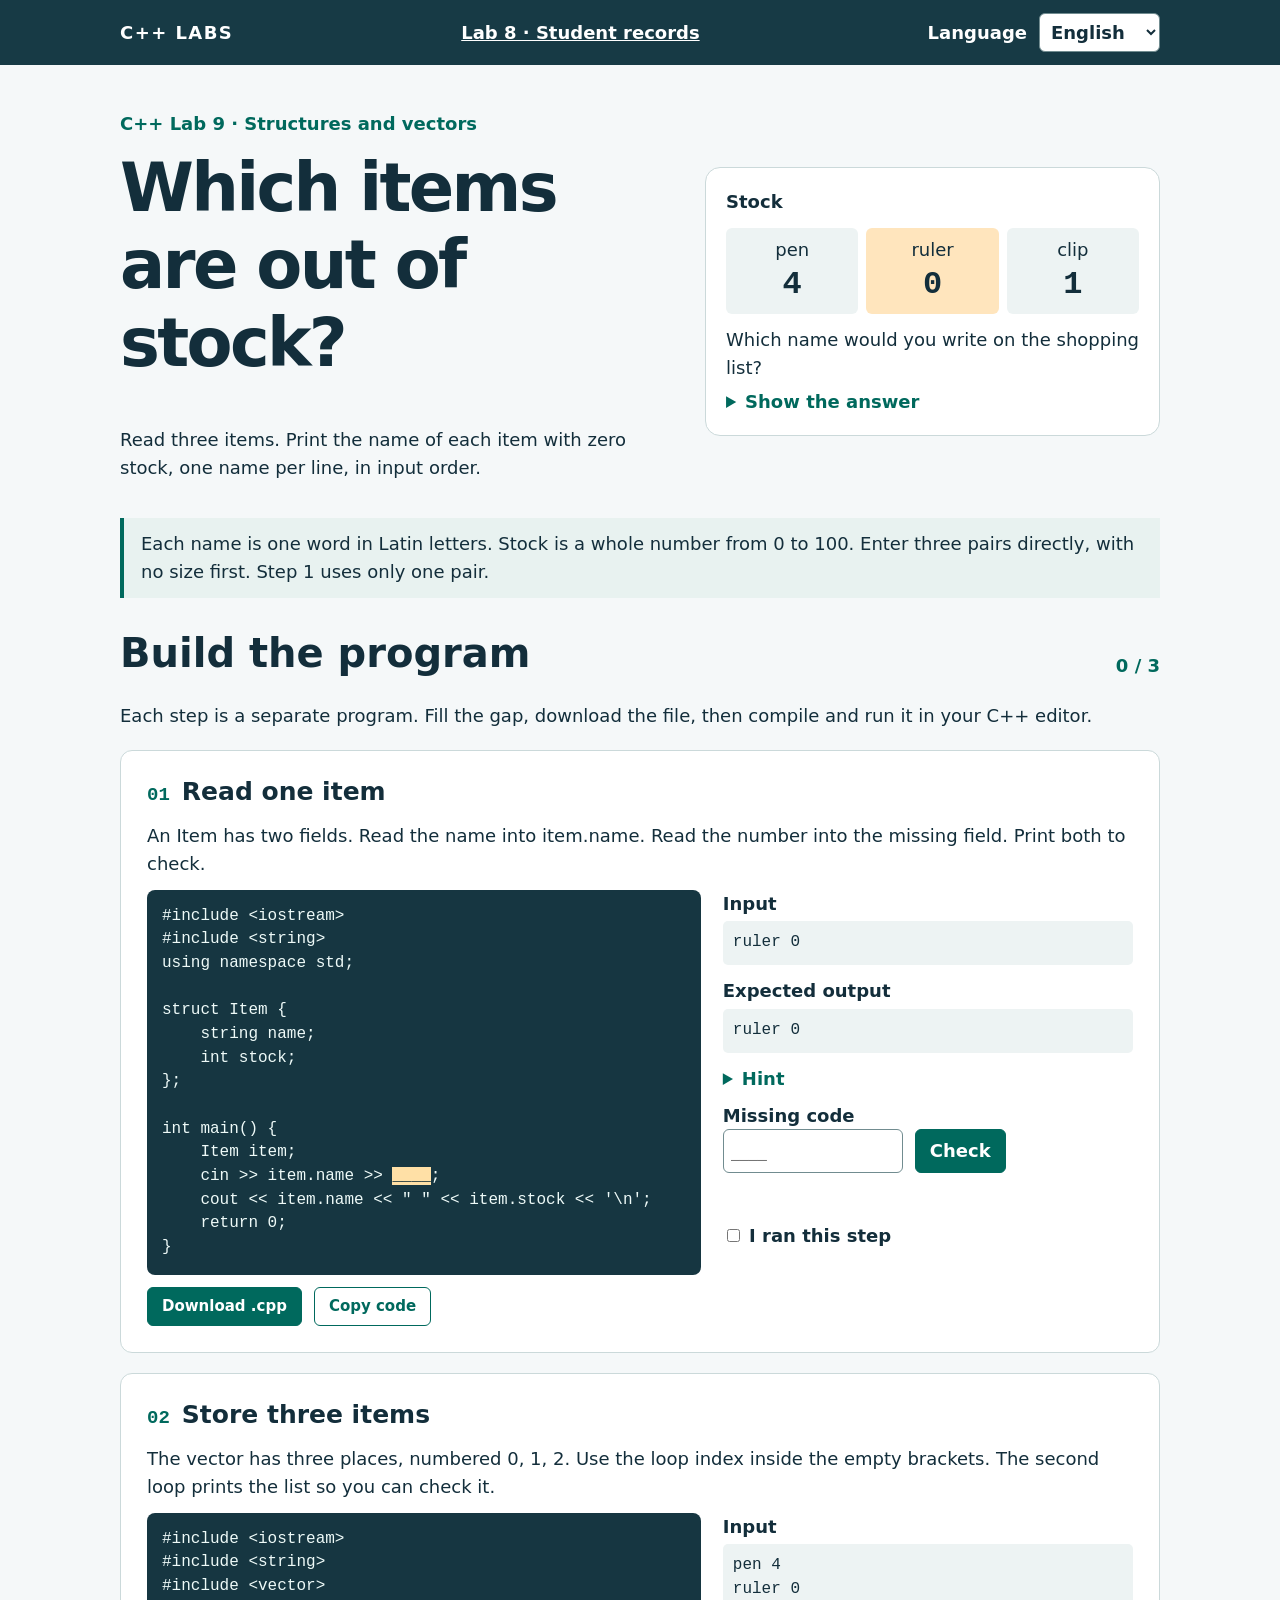
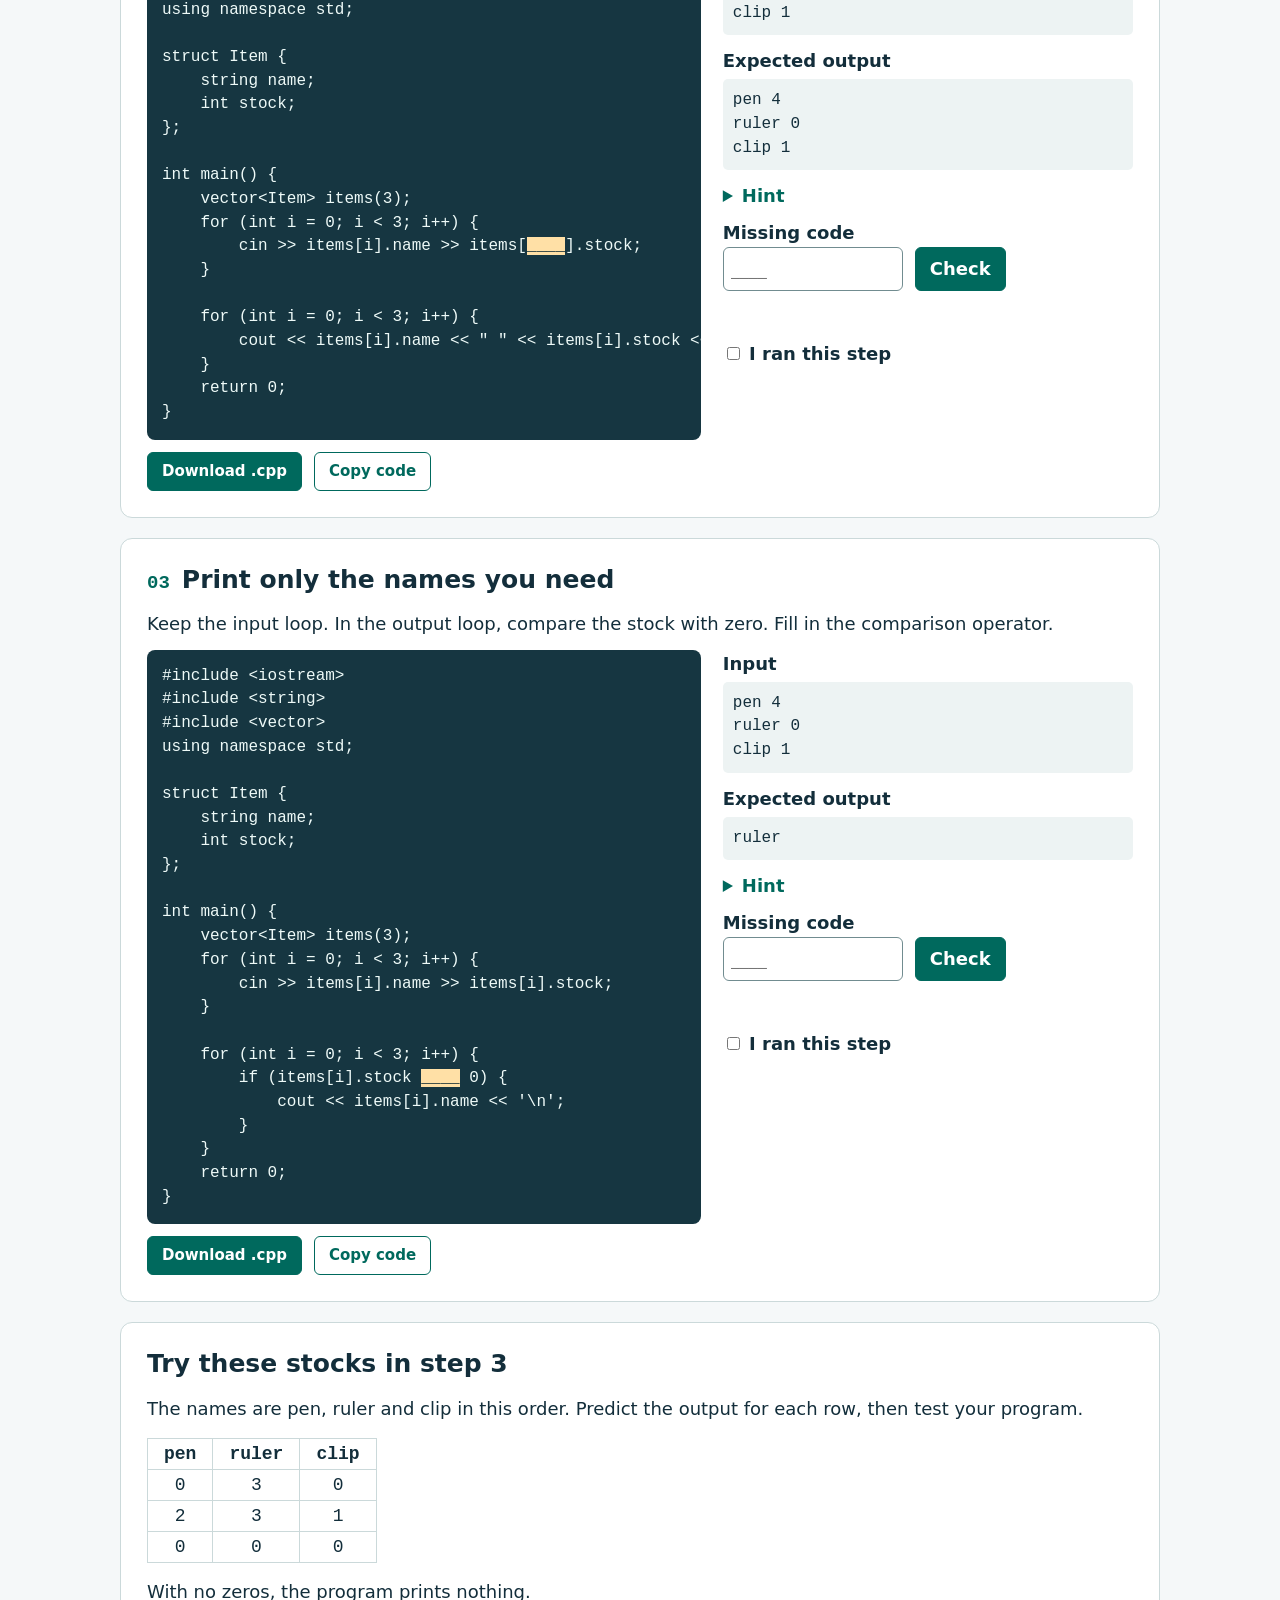
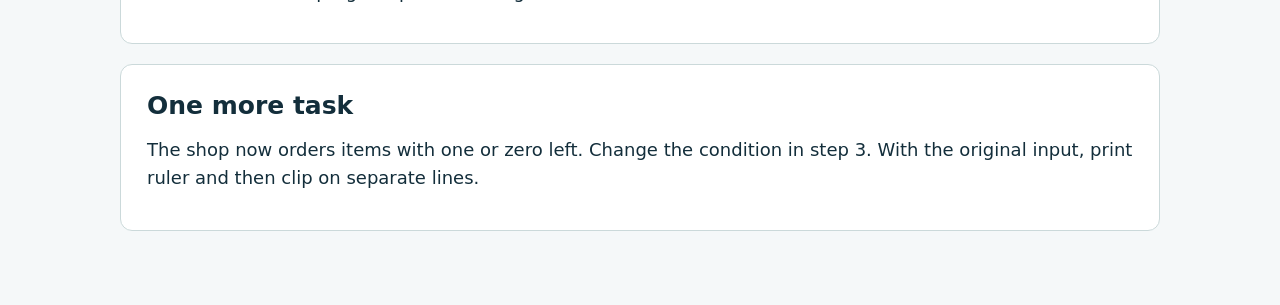
==== commit e9e80a68: "Publish Lab 9 stock review and link previous lessons" ====
--- a/index.html
+++ b/index.html
@@ -1,529 +1,68 @@
-<!doctype html>
-<html lang="en"><head><meta charset="utf-8"><meta name="viewport" content="width=device-width, initial-scale=1">
-<meta name="description" content="Learn C++ structures in six small steps. Simple English, complete programs, one gap, hints, input and expected output.">
-<meta name="theme-color" content="#132b38"><meta name="color-scheme" content="light">
-<meta http-equiv="Content-Security-Policy" content="default-src 'self'; script-src 'self'; style-src 'self'; img-src 'self' data:; object-src 'none'; base-uri 'self'; form-action 'none'">
-<title data-i18n="lab8.page_title">C++ Labs — Structures and student records</title><link rel="icon" href="assets/favicon.svg" type="image/svg+xml"><link rel="stylesheet" href="assets/site.css?v=20261118-lang"><script src="assets/i18n.js?v=20261118-lang" defer></script><script src="assets/site.js?v=20261118-lang" defer></script>
-</head><body data-lesson="lab8">
-<a class="skip-link" href="#main" data-i18n="skip">Skip to lesson</a>
-<header class="mobile-bar"><a class="brand" href="#start" dir="ltr" translate="no"><span class="brand-mark">C++</span><span>CPP LABS</span></a><div class="mobile-actions"><div class="language-picker language-picker--mobile">
-    <button class="language-toggle" type="button" aria-expanded="false" aria-controls="language-options-mobile" aria-label="Choose language" data-i18n-aria="language_choose" title="Choose language">
-      <svg viewbox="0 0 24 24" width="22" height="22" fill="none" stroke="currentColor" stroke-width="1.7" aria-hidden="true" focusable="false"><circle cx="12" cy="12" r="9"></circle><ellipse cx="12" cy="12" rx="4" ry="9"></ellipse><path d="M3 12h18M5 6.5h14M5 17.5h14"></path></svg>
-      <span class="language-current" lang="en" dir="auto">English</span>
-    </button>
-    <div class="language-options" id="language-options-mobile" role="group" aria-label="Choose language" data-i18n-aria="language_choose" hidden>
-    <button class="language-option" type="button" data-language="en" lang="en" dir="auto" aria-pressed="true">English</button><button class="language-option" type="button" data-language="ru" lang="ru" dir="auto" aria-pressed="false">Русский</button><button class="language-option" type="button" data-language="fr" lang="fr" dir="auto" aria-pressed="false">Français</button><button class="language-option" type="button" data-language="ar" lang="ar" dir="auto" aria-pressed="false">العربية</button>
-    </div></div><button id="menu-toggle" type="button" aria-expanded="false" aria-controls="lesson-menu" data-i18n="menu_open">Lesson menu</button></div></header>
-<aside class="rail" id="lesson-menu" aria-label="Lesson navigation" data-i18n-aria="lesson_navigation">
-  <a class="brand" href="#start" dir="ltr" translate="no"><span class="brand-mark">C++</span><span>CPP LABS</span></a><nav class="lesson-switch" aria-label="Choose a lab" data-i18n-aria="choose_lab"><a href="lab7.html" data-i18n="lab7_link">Lab 7 · Functions</a><a href="lab8.html" data-i18n="lab8_link">Lab 8 · Structures</a></nav>
-  <p class="rail-caption" data-i18n="lab8.rail_caption">Lab 8 · Your lesson</p>
-  <nav class="lesson-nav" aria-label="Lesson steps" data-i18n-aria="lesson_navigation"><a href="#start" aria-current="location"><span class="nav-number">i</span><span data-i18n="start_here">Start here</span></a><a href="#step-1"><span class="nav-number">1</span><span data-i18n="lab8.step1.title">One student</span></a><a href="#step-2"><span class="nav-number">2</span><span data-i18n="lab8.step2.title">Read one student</span></a><a href="#step-3"><span class="nav-number">3</span><span data-i18n="lab8.step3.title">A list of students</span></a><a href="#step-4"><span class="nav-number">4</span><span data-i18n="lab8.step4.title">Students who passed</span></a><a href="#step-5"><span class="nav-number">5</span><span data-i18n="lab8.step5.title">The best score</span></a><a href="#step-6"><span class="nav-number">6</span><span data-i18n="lab8.step6.title">A function for a student</span></a><a href="#words"><span class="nav-number">?</span><span data-i18n="words">Useful words</span></a></nav>
-  <div class="rail-bottom"><div class="progress-label"><span data-i18n="progress">Your progress</span><strong id="progress-count">0 / 6</strong></div><div class="progress-track" role="progressbar" aria-label="Completed steps" aria-valuemin="0" aria-valuemax="6" aria-valuenow="0" data-i18n-aria="completed_steps"><div class="progress-fill"></div></div><p data-i18n="browser_progress">Your progress stays in this browser.</p><button class="text-button" type="button" data-reset data-i18n="reset">Reset answers &amp; progress</button></div>
-</aside>
-<main class="page" id="main"><div class="content">
-  <div class="topline"><span data-i18n="student_guide">C++ / Student guide</span><div class="language-picker language-picker--desktop">
-    <button class="language-toggle" type="button" aria-expanded="false" aria-controls="language-options-desktop" aria-label="Choose language" data-i18n-aria="language_choose" title="Choose language">
-      <svg viewbox="0 0 24 24" width="22" height="22" fill="none" stroke="currentColor" stroke-width="1.7" aria-hidden="true" focusable="false"><circle cx="12" cy="12" r="9"></circle><ellipse cx="12" cy="12" rx="4" ry="9"></ellipse><path d="M3 12h18M5 6.5h14M5 17.5h14"></path></svg>
-      <span class="language-current" lang="en" dir="auto">English</span>
-    </button>
-    <div class="language-options" id="language-options-desktop" role="group" aria-label="Choose language" data-i18n-aria="language_choose" hidden>
-    <button class="language-option" type="button" data-language="en" lang="en" dir="auto" aria-pressed="true">English</button><button class="language-option" type="button" data-language="ru" lang="ru" dir="auto" aria-pressed="false">Русский</button><button class="language-option" type="button" data-language="fr" lang="fr" dir="auto" aria-pressed="false">Français</button><button class="language-option" type="button" data-language="ar" lang="ar" dir="auto" aria-pressed="false">العربية</button>
-    </div></div></div>
-  <div id="start">
-    <section class="hero" aria-labelledby="lesson-title"><p class="eyebrow" data-i18n="lab8.eyebrow">Lab 08 · Beginner practice</p><h1 data-i18n-html="lab8.hero">Structures <span>&amp; student records.</span></h1><p class="hero-intro" data-i18n-html="lab8.hero_intro">One student, then a list.<br>Six small steps with one gap at a time.</p><div class="hero-actions"><a class="button" id="continue-link" href="#step-1" data-i18n="start_step1">Start Step 1</a><button class="button secondary" type="button" data-print data-i18n="print">Print this guide</button></div><p class="hero-note" data-i18n="compatibility">The same lesson for both classroom groups. C++11 compatible.</p></section>
-    <section class="intro" aria-labelledby="how-title"><h2 id="how-title" data-i18n="lab8.intro_title">A small student list</h2><p data-i18n-html="lab8.intro_text">Each student has a <strong>name</strong> and a <strong>score</strong>. A <code dir="ltr" translate="no">struct</code> keeps these values together. We will print a list, show students who passed, and find the best score.</p><ol class="how-list"><li data-i18n-html="how1">Read the explanation and task.</li><li data-i18n-html="how2">Copy the <strong>whole program</strong> into one <code dir="ltr" translate="no">.cpp</code> file.</li><li data-i18n-html="how3">Replace <code dir="ltr" translate="no">____</code> with the missing part.</li><li data-i18n-html="how4">Run the program and compare the output.</li><li data-i18n-html="how5">Replace the old program with the next step.</li></ol><p class="rule" data-i18n-html="lab8.rule"><strong>Input rules.</strong> Use one word for each name, with Latin letters. Scores are integers from 0 to 100. Step 1 has no input. Step 2 reads one student. Steps 3 to 6 read three students. Do not type a size first. The passing score is 60 for this exercise.</p><noscript><p class="noscript" data-i18n="lab8.noscript">All programs and downloads work without JavaScript. Enable JavaScript to check gaps and save progress.</p></noscript></section>
-    <section class="example" aria-labelledby="example-title"><h2 id="example-title" data-i18n="lab8.example_title">A complete example</h2><p class="read" data-i18n-html="lab8.example_read"><code dir="ltr" translate="no">Student</code> is a type. <code dir="ltr" translate="no">student</code> is one variable. <code dir="ltr" translate="no">student.name</code> and <code dir="ltr" translate="no">student.score</code> are its fields. A dot selects a field.</p><div class="code-shell"><div class="code-bar"><span class="code-name" data-i18n="lab8.example_name">One student, two fields</span><div class="code-tools"><button type="button" data-copy-example data-i18n="copy_example">Copy example</button></div></div><pre tabindex="0" dir="ltr" translate="no"><code id="function-example" dir="ltr" translate="no">#include &lt;iostream&gt;
+<!doctype html><html lang="en"><head><meta charset="utf-8"><meta name="viewport" content="width=device-width, initial-scale=1"><title>C++ Labs · Which items are out of stock?</title><style>:root{color-scheme:light;--ink:#132e3b;--green:#00695d;--paper:#f5f8f9;--line:#cbd9da}*{box-sizing:border-box}body{margin:0;font:18px/1.55 system-ui,sans-serif;color:var(--ink);background:var(--paper)}main,header>div{max-width:1090px;margin:auto;padding:0 25px}header{background:#173a45;color:white;padding:13px 0}header>div,.lang,.tools,.answer{display:flex;gap:12px;align-items:center;justify-content:space-between;flex-wrap:wrap}header a{color:white;font-weight:700}header strong{letter-spacing:.08em}select,button,input{font:inherit}select,input{border:1px solid #718c90;border-radius:6px;padding:7px;background:white;color:var(--ink)}button,summary,select{cursor:pointer}button{border:1px solid var(--green);color:white;background:var(--green);padding:7px 14px;border-radius:6px;font-weight:600}button.alt{color:var(--green);background:white}h1,h2,h3,p{margin:0 0 .65em}h1,h2,h3{line-height:1.16}h1{font-size:clamp(36px,5.6vw,67px);letter-spacing:-.04em}h2{font-size:clamp(26px,3.8vw,40px)}h3{font-size:25px}main{padding-bottom:50px}.hero{padding:45px 0 24px;display:grid;grid-template-columns:1.22fr 1fr;gap:30px;align-items:center}.kicker,label,summary{font-weight:650}.kicker,summary{color:var(--green)}.shelf{background:white;border:1px solid var(--line);border-radius:15px;padding:20px}.shelf p{margin-bottom:6px}.bins{display:flex;gap:8px;margin:12px 0}.bin{flex:1;text-align:center;padding:8px;background:#edf3f3;border-radius:6px}.bin b{display:block;font: bold 32px/1.3 monospace}.bin:nth-child(2){background:#ffe5bd}.rule{padding:12px 17px;border-inline-start:4px solid var(--green);background:#e8f2f0}.step,.extra{padding:26px;margin:20px 0;background:white;border:1px solid var(--line);border-radius:12px}.num{font:700 19px monospace;color:var(--green);margin-inline-end:12px}.stepbody{display:grid;grid-template-columns:minmax(0,1.35fr) minmax(0,1fr);gap:22px}.source,pre{font:16px/1.48 Consolas,monospace;white-space:pre;overflow:auto;direction:ltr;text-align:left;margin:0}.source{color:#eefaf8;background:#163641;padding:15px;border-radius:8px;tab-size:4}.io pre{background:#edf3f3;padding:10px;border-radius:5px;margin:4px 0 12px}.answer{justify-content:flex-start}.answer input{min-width:0;width:10em}.status{min-height:1.5em;margin:8px 0}.tools{justify-content:flex-start;margin-top:12px}.tools button{font-size:15px}.hint{margin:.5em 0}.done{display:block;margin-top:14px}.testtable{direction:ltr;border-collapse:collapse;font:18px monospace;text-align:center;margin:15px 0}.testtable td,.testtable th{padding:5px 16px;border:1px solid var(--line)}.progress{font-variant-numeric:tabular-nums;color:var(--green);font-weight:bold}.line{display:flex;justify-content:space-between;align-items:center;margin-top:32px}.skip{position:absolute;left:8px;top:-100px;background:white;padding:8px}.skip:focus{top:8px}a{color:var(--green)}:focus-visible{outline:3px solid #c37000;outline-offset:3px}mark{background:#ffe0a6;color:#102b32}details p{margin-top:8px}@media(max-width:770px){.hero,.stepbody{grid-template-columns:minmax(0,1fr)}.stepbody>div,.hero>div{min-width:0}.hero{gap:10px}.step,.extra{padding:17px}main,header>div{padding-inline:14px}.source{font-size:14px}header>div{gap:6px}.lang{gap:5px}}@media print{header,.tools,.answer,.status,.done,.progress,.hint,.skip{display:none}.step{break-before:page}.source{color:black;background:#eee}.hero,.stepbody{display:block}.io{margin-top:10px}}</style></head><body><header><div><strong dir="ltr">C++ LABS</strong><a id="previous" href="https://dozzka.github.io/CPP_LABS/lab8.html" data-t="previous">Lab 8 · Student records</a><label class="lang"><span data-t="language" >Language</span> <select><option value="en">English</option><option value="ru">Русский</option><option value="fr">Français</option><option value="ar">العربية</option></select></label></div></header><main><section class="hero"><div><p data-t="subtitle" class="kicker">C++ Lab 9 · Structures and vectors</p><h1 data-t="title" >Which items are out of stock?</h1><p data-t="brief" >Read three items. Print the name of each item with zero stock, one name per line, in input order.</p></div><div class="shelf"><strong data-t="stock" >Stock</strong><div class="bins" dir="ltr"><div class="bin">pen<b>4</b></div><div class="bin">ruler<b>0</b></div><div class="bin">clip<b>1</b></div></div><p data-t="predict" >Which name would you write on the shopping list?</p><details><summary data-t="reveal" >Show the answer</summary><p data-t="reply" >Only ruler. Its stock is zero.</p></details></div></section><p data-t="rule" class="rule">Each name is one word in Latin letters. Stock is a whole number from 0 to 100. Enter three pairs directly, with no size first. Step 1 uses only one pair.</p><div class="line"><h2 data-t="steps" >Build the program</h2><span class="progress">0 / 3</span></div><p data-t="run" >Each step is a separate program. Fill the gap, download the file, then compile and run it in your C++ editor.</p><article class="step" data-step="0"><h3><span class="num">01</span><span data-t="step1" >Read one item</span></h3><p data-t="read1" >An Item has two fields. Read the name into item.name. Read the number into the missing field. Print both to check.</p><div class="stepbody"><div><pre class="source" tabindex="0"><code>#include &lt;iostream&gt;
 #include &lt;string&gt;
 using namespace std;
 
-struct Student {
+struct Item {
     string name;
-    int score;
+    int stock;
 };
 
 int main() {
-    Student student;
-    student.name = "Ali";
-    student.score = 75;
-    cout &lt;&lt; student.name &lt;&lt; " "
-         &lt;&lt; student.score &lt;&lt; "\n";
+    Item item;
+    cin &gt;&gt; item.name &gt;&gt; <mark>____</mark>;
+    cout &lt;&lt; item.name &lt;&lt; " " &lt;&lt; item.stock &lt;&lt; '\n';
     return 0;
 }
-</code></pre></div><p class="hero-note" data-i18n-html="lab8.example_note">No input. Output: <code dir="ltr" translate="no">Ali 75</code>. Notice the semicolon after the struct.</p></section>
-  </div>
-
-<section class="step" id="step-1" data-step="1" data-answer="80" aria-labelledby="title-1">
-  <header class="step-header"><span class="step-number" aria-hidden="true">01</span><div><p class="step-label" data-i18n="step_label" data-i18n-step="1">Step 1 of 6</p><h2 id="title-1" data-i18n="lab8.step1.title">One student</h2></div></header>
-  <p class="read" data-i18n-html="lab8.step1.read">A struct keeps related values together. Student has two fields. name is text. score is an integer. student.score = 75; stores 75 in the score field.</p>
-  <p class="task" data-i18n-html="lab8.step1.task">Store the score 80. Replace ____ with one number.</p>
-  <details class="hint"><summary data-i18n="hint">Need a small hint?</summary><p data-i18n-html="lab8.step1.hint">Use the score shown in the task. Write only the number.</p></details>
-  <div class="code-shell">
-    <div class="code-bar"><span class="code-name">main.cpp <span class="gap-count" data-i18n="one_gap">1 gap</span></span><div class="code-tools"><button type="button" data-copy aria-label="Copy full code for step 1" data-i18n="copy" data-i18n-aria="copy_aria" data-i18n-step="1">Copy full code</button><button type="button" data-download aria-label="Download C++ code for step 1" data-i18n="download" data-i18n-aria="download_aria" data-i18n-step="1">Download .cpp</button></div></div>
-    <pre tabindex="0" aria-label="Full C++ program for step 1" data-i18n-aria="code_aria" data-i18n-step="1" dir="ltr" translate="no"><code data-source='#include &lt;iostream&gt;
-#include &lt;string&gt;
-using namespace std;
-
-struct Student {
-    string name;
-    int score;
-};
-
-int main() {
-    Student student;
-    student.name = "Ali";
-    student.score = ____;
-    cout &lt;&lt; student.name &lt;&lt; " "
-         &lt;&lt; student.score &lt;&lt; "\n";
-    return 0;
-}
-' dir="ltr" translate="no">#include &lt;iostream&gt;
-#include &lt;string&gt;
-using namespace std;
-
-struct Student {
-    string name;
-    int score;
-};
-
-int main() {
-    Student student;
-    student.name = "Ali";
-    student.score = <mark class="code-gap">____</mark>;
-    cout &lt;&lt; student.name &lt;&lt; " "
-         &lt;&lt; student.score &lt;&lt; "\n";
-    return 0;
-}
-</code></pre>
-  </div>
-  <form class="answer-form" aria-label="Check the missing part in step 1" data-i18n-aria="form_aria" data-i18n-step="1">
-    <label class="answer-label" for="answer-1" data-i18n="write_missing">Write the missing part</label>
-    <div class="answer-controls"><input class="answer-input" id="answer-1" type="text" placeholder="Replace ____" maxlength="120" autocomplete="off" autocapitalize="off" spellcheck="false" aria-describedby="feedback-1" data-i18n-placeholder="gap_placeholder" dir="ltr" translate="no"><button type="submit" class="button" data-i18n="check_gap">Check gap</button></div>
-    <p class="feedback" id="feedback-1" aria-live="polite" data-message="feedback_hint">This checks one gap. Run the full program in your C++ compiler.</p>
-  </form>
-  <div class="checks"><div class="check-block"><h3 data-i18n="input">Input</h3><p data-i18n="lab8.input_1">No input. The name and score are already in the program.</p></div><div class="check-block"><h3 data-i18n="expected_output">Expected output</h3><pre dir="ltr" translate="no">Ali 80</pre></div></div>
-  <div class="finish-row"><label class="done-label"><input type="checkbox" class="done-check"><span data-i18n="ran">I ran this step in my C++ compiler.</span></label><a class="next-step" href="#step-2" data-i18n="next_step" data-i18n-step="2">Step 2 →</a></div>
-</section>
-<section class="step" id="step-2" data-step="2" data-answer="student.score" aria-labelledby="title-2">
-  <header class="step-header"><span class="step-number" aria-hidden="true">02</span><div><p class="step-label" data-i18n="step_label" data-i18n-step="2">Step 2 of 6</p><h2 id="title-2" data-i18n="lab8.step2.title">Read one student</h2></div></header>
-  <p class="read" data-i18n-html="lab8.step2.read">cin &gt;&gt; x; reads a value into x. student.name is the name field. student.score is the score field. Read the name first, then the score.</p>
-  <p class="task" data-i18n-html="lab8.step2.task">Read a score into the student record. Replace ____ with the field access.</p>
-  <details class="hint"><summary data-i18n="hint">Need a small hint?</summary><p data-i18n-html="lab8.step2.hint">Use the variable name student, a dot, and the field name score.</p></details>
-  <div class="code-shell">
-    <div class="code-bar"><span class="code-name">main.cpp <span class="gap-count" data-i18n="one_gap">1 gap</span></span><div class="code-tools"><button type="button" data-copy aria-label="Copy full code for step 2" data-i18n="copy" data-i18n-aria="copy_aria" data-i18n-step="2">Copy full code</button><button type="button" data-download aria-label="Download C++ code for step 2" data-i18n="download" data-i18n-aria="download_aria" data-i18n-step="2">Download .cpp</button></div></div>
-    <pre tabindex="0" aria-label="Full C++ program for step 2" data-i18n-aria="code_aria" data-i18n-step="2" dir="ltr" translate="no"><code data-source='#include &lt;iostream&gt;
-#include &lt;string&gt;
-using namespace std;
-
-struct Student {
-    string name;
-    int score;
-};
-
-int main() {
-    Student student;
-    cin &gt;&gt; student.name &gt;&gt; ____;
-    cout &lt;&lt; student.name &lt;&lt; " "
-         &lt;&lt; student.score &lt;&lt; "\n";
-    return 0;
-}
-' dir="ltr" translate="no">#include &lt;iostream&gt;
-#include &lt;string&gt;
-using namespace std;
-
-struct Student {
-    string name;
-    int score;
-};
-
-int main() {
-    Student student;
-    cin &gt;&gt; student.name &gt;&gt; <mark class="code-gap">____</mark>;
-    cout &lt;&lt; student.name &lt;&lt; " "
-         &lt;&lt; student.score &lt;&lt; "\n";
-    return 0;
-}
-</code></pre>
-  </div>
-  <form class="answer-form" aria-label="Check the missing part in step 2" data-i18n-aria="form_aria" data-i18n-step="2">
-    <label class="answer-label" for="answer-2" data-i18n="write_missing">Write the missing part</label>
-    <div class="answer-controls"><input class="answer-input" id="answer-2" type="text" placeholder="Replace ____" maxlength="120" autocomplete="off" autocapitalize="off" spellcheck="false" aria-describedby="feedback-2" data-i18n-placeholder="gap_placeholder" dir="ltr" translate="no"><button type="submit" class="button" data-i18n="check_gap">Check gap</button></div>
-    <p class="feedback" id="feedback-2" aria-live="polite" data-message="feedback_hint">This checks one gap. Run the full program in your C++ compiler.</p>
-  </form>
-  <div class="checks"><div class="check-block"><h3 data-i18n="input">Input</h3><pre dir="ltr" translate="no">Ali 80</pre><p data-i18n="lab8.input_2">Enter one name and one score.</p></div><div class="check-block"><h3 data-i18n="expected_output">Expected output</h3><pre dir="ltr" translate="no">Ali 80</pre></div></div>
-  <div class="finish-row"><label class="done-label"><input type="checkbox" class="done-check"><span data-i18n="ran">I ran this step in my C++ compiler.</span></label><a class="next-step" href="#step-3" data-i18n="next_step" data-i18n-step="3">Step 3 →</a></div>
-</section>
-<section class="step" id="step-3" data-step="3" data-answer="score" aria-labelledby="title-3">
-  <header class="step-header"><span class="step-number" aria-hidden="true">03</span><div><p class="step-label" data-i18n="step_label" data-i18n-step="3">Step 3 of 6</p><h2 id="title-3" data-i18n="lab8.step3.title">A list of students</h2></div></header>
-  <p class="read" data-i18n-html="lab8.step3.read">vector&lt;Student&gt; students(3); creates three Student records. students[i] is one record. students[i].score is its score field.</p>
-  <p class="task" data-i18n-html="lab8.step3.task">Read each score. Replace ____ with the field name.</p>
-  <details class="hint"><summary data-i18n="hint">Need a small hint?</summary><p data-i18n-html="lab8.step3.hint">The struct has the field score. The vector element is already before the dot.</p></details>
-  <div class="code-shell">
-    <div class="code-bar"><span class="code-name">main.cpp <span class="gap-count" data-i18n="one_gap">1 gap</span></span><div class="code-tools"><button type="button" data-copy aria-label="Copy full code for step 3" data-i18n="copy" data-i18n-aria="copy_aria" data-i18n-step="3">Copy full code</button><button type="button" data-download aria-label="Download C++ code for step 3" data-i18n="download" data-i18n-aria="download_aria" data-i18n-step="3">Download .cpp</button></div></div>
-    <pre tabindex="0" aria-label="Full C++ program for step 3" data-i18n-aria="code_aria" data-i18n-step="3" dir="ltr" translate="no"><code data-source='#include &lt;iostream&gt;
+</code></pre><div class="tools"><button data-t="download" type="button" class="download">Download .cpp</button><button data-t="copy" type="button" class="alt copy">Copy code</button></div></div><div class="io"><strong data-t="input" >Input</strong><pre>ruler 0</pre><strong data-t="out" >Expected output</strong><pre>ruler 0</pre><details class="hint"><summary data-t="hint" >Hint</summary><p data-t="hint1" >Write item, a dot, then the field called stock.</p></details><form><label data-t="gap" for="ans0">Missing code</label><div class="answer"><input dir="ltr" id="ans0" maxlength="80" autocomplete="off" spellcheck="false" autocapitalize="off" placeholder="____"><button data-t="check" type="submit">Check</button></div></form><p class="status" role="status"></p><label class="done"><input type="checkbox"> <span data-t="done" >I ran this step</span></label></div></div></article>
+<article class="step" data-step="1"><h3><span class="num">02</span><span data-t="step2" >Store three items</span></h3><p data-t="read2" >The vector has three places, numbered 0, 1, 2. Use the loop index inside the empty brackets. The second loop prints the list so you can check it.</p><div class="stepbody"><div><pre class="source" tabindex="0"><code>#include &lt;iostream&gt;
 #include &lt;string&gt;
 #include &lt;vector&gt;
 using namespace std;
 
-struct Student {
+struct Item {
     string name;
-    int score;
+    int stock;
 };
 
 int main() {
-    vector&lt;Student&gt; students(3);
+    vector&lt;Item&gt; items(3);
     for (int i = 0; i &lt; 3; i++) {
-        cin &gt;&gt; students[i].name;
-        cin &gt;&gt; students[i].____;
+        cin &gt;&gt; items[i].name &gt;&gt; items[<mark>____</mark>].stock;
     }
-    cout &lt;&lt; "All:\n";
+
     for (int i = 0; i &lt; 3; i++) {
-        cout &lt;&lt; students[i].name &lt;&lt; " "
-             &lt;&lt; students[i].score &lt;&lt; "\n";
+        cout &lt;&lt; items[i].name &lt;&lt; " " &lt;&lt; items[i].stock &lt;&lt; '\n';
     }
     return 0;
 }
-' dir="ltr" translate="no">#include &lt;iostream&gt;
+</code></pre><div class="tools"><button data-t="download" type="button" class="download">Download .cpp</button><button data-t="copy" type="button" class="alt copy">Copy code</button></div></div><div class="io"><strong data-t="input" >Input</strong><pre>pen 4
+ruler 0
+clip 1</pre><strong data-t="out" >Expected output</strong><pre>pen 4
+ruler 0
+clip 1</pre><details class="hint"><summary data-t="hint" >Hint</summary><p data-t="hint2" >Which variable goes from 0 to 2?</p></details><form><label data-t="gap" for="ans1">Missing code</label><div class="answer"><input dir="ltr" id="ans1" maxlength="80" autocomplete="off" spellcheck="false" autocapitalize="off" placeholder="____"><button data-t="check" type="submit">Check</button></div></form><p class="status" role="status"></p><label class="done"><input type="checkbox"> <span data-t="done" >I ran this step</span></label></div></div></article>
+<article class="step" data-step="2"><h3><span class="num">03</span><span data-t="step3" >Print only the names you need</span></h3><p data-t="read3" >Keep the input loop. In the output loop, compare the stock with zero. Fill in the comparison operator.</p><div class="stepbody"><div><pre class="source" tabindex="0"><code>#include &lt;iostream&gt;
 #include &lt;string&gt;
 #include &lt;vector&gt;
 using namespace std;
 
-struct Student {
+struct Item {
     string name;
-    int score;
+    int stock;
 };
 
 int main() {
-    vector&lt;Student&gt; students(3);
+    vector&lt;Item&gt; items(3);
     for (int i = 0; i &lt; 3; i++) {
-        cin &gt;&gt; students[i].name;
-        cin &gt;&gt; students[i].<mark class="code-gap">____</mark>;
+        cin &gt;&gt; items[i].name &gt;&gt; items[i].stock;
     }
-    cout &lt;&lt; "All:\n";
+
     for (int i = 0; i &lt; 3; i++) {
-        cout &lt;&lt; students[i].name &lt;&lt; " "
-             &lt;&lt; students[i].score &lt;&lt; "\n";
-    }
-    return 0;
-}
-</code></pre>
-  </div>
-  <form class="answer-form" aria-label="Check the missing part in step 3" data-i18n-aria="form_aria" data-i18n-step="3">
-    <label class="answer-label" for="answer-3" data-i18n="write_missing">Write the missing part</label>
-    <div class="answer-controls"><input class="answer-input" id="answer-3" type="text" placeholder="Replace ____" maxlength="120" autocomplete="off" autocapitalize="off" spellcheck="false" aria-describedby="feedback-3" data-i18n-placeholder="gap_placeholder" dir="ltr" translate="no"><button type="submit" class="button" data-i18n="check_gap">Check gap</button></div>
-    <p class="feedback" id="feedback-3" aria-live="polite" data-message="feedback_hint">This checks one gap. Run the full program in your C++ compiler.</p>
-  </form>
-  <div class="checks"><div class="check-block"><h3 data-i18n="input">Input</h3><pre dir="ltr" translate="no">Ali 80
-Mona 55
-Omar 90</pre><p data-i18n="lab8.input_many">Enter three records. Do not enter 3 first.</p></div><div class="check-block"><h3 data-i18n="expected_output">Expected output</h3><pre dir="ltr" translate="no">All:
-Ali 80
-Mona 55
-Omar 90</pre></div></div>
-  <div class="finish-row"><label class="done-label"><input type="checkbox" class="done-check"><span data-i18n="ran">I ran this step in my C++ compiler.</span></label><a class="next-step" href="#step-4" data-i18n="next_step" data-i18n-step="4">Step 4 →</a></div>
-</section>
-<section class="step" id="step-4" data-step="4" data-answer="&gt;=" aria-labelledby="title-4">
-  <header class="step-header"><span class="step-number" aria-hidden="true">04</span><div><p class="step-label" data-i18n="step_label" data-i18n-step="4">Step 4 of 6</p><h2 id="title-4" data-i18n="lab8.step4.title">Students who passed</h2></div></header>
-  <p class="read" data-i18n-html="lab8.step4.read">The passing score is 60. A student with 60 also passes. The operator &gt;= means greater than or equal to. The loop checks each record.</p>
-  <p class="task" data-i18n-html="lab8.step4.task">Include students with a score of 60 or more. Replace ____ with one comparison operator.</p>
-  <details class="hint"><summary data-i18n="hint">Need a small hint?</summary><p data-i18n-html="lab8.step4.hint">The score can be greater than 60 or equal to 60.</p></details>
-  <div class="code-shell">
-    <div class="code-bar"><span class="code-name">main.cpp <span class="gap-count" data-i18n="one_gap">1 gap</span></span><div class="code-tools"><button type="button" data-copy aria-label="Copy full code for step 4" data-i18n="copy" data-i18n-aria="copy_aria" data-i18n-step="4">Copy full code</button><button type="button" data-download aria-label="Download C++ code for step 4" data-i18n="download" data-i18n-aria="download_aria" data-i18n-step="4">Download .cpp</button></div></div>
-    <pre tabindex="0" aria-label="Full C++ program for step 4" data-i18n-aria="code_aria" data-i18n-step="4" dir="ltr" translate="no"><code data-source='#include &lt;iostream&gt;
-#include &lt;string&gt;
-#include &lt;vector&gt;
-using namespace std;
-
-struct Student {
-    string name;
-    int score;
-};
-
-int main() {
-    vector&lt;Student&gt; students(3);
-    for (int i = 0; i &lt; 3; i++) {
-        cin &gt;&gt; students[i].name;
-        cin &gt;&gt; students[i].score;
-    }
-    cout &lt;&lt; "All:\n";
-    for (int i = 0; i &lt; 3; i++) {
-        cout &lt;&lt; students[i].name &lt;&lt; " "
-             &lt;&lt; students[i].score &lt;&lt; "\n";
-    }
-    cout &lt;&lt; "Passed:\n";
-    for (int i = 0; i &lt; 3; i++) {
-        if (students[i].score ____ 60) {
-            cout &lt;&lt; students[i].name &lt;&lt; " "
-                 &lt;&lt; students[i].score &lt;&lt; "\n";
+        if (items[i].stock <mark>____</mark> 0) {
+            cout &lt;&lt; items[i].name &lt;&lt; '\n';
         }
     }
     return 0;
 }
-' dir="ltr" translate="no">#include &lt;iostream&gt;
-#include &lt;string&gt;
-#include &lt;vector&gt;
-using namespace std;
-
-struct Student {
-    string name;
-    int score;
-};
-
-int main() {
-    vector&lt;Student&gt; students(3);
-    for (int i = 0; i &lt; 3; i++) {
-        cin &gt;&gt; students[i].name;
-        cin &gt;&gt; students[i].score;
-    }
-    cout &lt;&lt; "All:\n";
-    for (int i = 0; i &lt; 3; i++) {
-        cout &lt;&lt; students[i].name &lt;&lt; " "
-             &lt;&lt; students[i].score &lt;&lt; "\n";
-    }
-    cout &lt;&lt; "Passed:\n";
-    for (int i = 0; i &lt; 3; i++) {
-        if (students[i].score <mark class="code-gap">____</mark> 60) {
-            cout &lt;&lt; students[i].name &lt;&lt; " "
-                 &lt;&lt; students[i].score &lt;&lt; "\n";
-        }
-    }
-    return 0;
-}
-</code></pre>
-  </div>
-  <form class="answer-form" aria-label="Check the missing part in step 4" data-i18n-aria="form_aria" data-i18n-step="4">
-    <label class="answer-label" for="answer-4" data-i18n="write_missing">Write the missing part</label>
-    <div class="answer-controls"><input class="answer-input" id="answer-4" type="text" placeholder="Replace ____" maxlength="120" autocomplete="off" autocapitalize="off" spellcheck="false" aria-describedby="feedback-4" data-i18n-placeholder="gap_placeholder" dir="ltr" translate="no"><button type="submit" class="button" data-i18n="check_gap">Check gap</button></div>
-    <p class="feedback" id="feedback-4" aria-live="polite" data-message="feedback_hint">This checks one gap. Run the full program in your C++ compiler.</p>
-  </form>
-  <div class="checks"><div class="check-block"><h3 data-i18n="input">Input</h3><pre dir="ltr" translate="no">Ali 80
-Mona 55
-Omar 90</pre><p data-i18n="lab8.input_many">Enter three records. Do not enter 3 first.</p></div><div class="check-block"><h3 data-i18n="expected_output">Expected output</h3><pre dir="ltr" translate="no">All:
-Ali 80
-Mona 55
-Omar 90
-Passed:
-Ali 80
-Omar 90</pre></div></div>
-  <div class="finish-row"><label class="done-label"><input type="checkbox" class="done-check"><span data-i18n="ran">I ran this step in my C++ compiler.</span></label><a class="next-step" href="#step-5" data-i18n="next_step" data-i18n-step="5">Step 5 →</a></div>
-</section>
-<section class="step" id="step-5" data-step="5" data-answer="i" aria-labelledby="title-5">
-  <header class="step-header"><span class="step-number" aria-hidden="true">05</span><div><p class="step-label" data-i18n="step_label" data-i18n-step="5">Step 5 of 6</p><h2 id="title-5" data-i18n="lab8.step5.title">The best score</h2></div></header>
-  <p class="read" data-i18n-html="lab8.step5.read">best stores an index. It starts at 0, the first student. When the current score is higher, store the current index i in best. Use &gt; to keep the first student when scores are equal.</p>
-  <p class="task" data-i18n-html="lab8.step5.task">Store the index of the current student. Replace ____ with the loop variable.</p>
-  <details class="hint"><summary data-i18n="hint">Need a small hint?</summary><p data-i18n-html="lab8.step5.hint">The for loop names its current position i.</p></details>
-  <div class="code-shell">
-    <div class="code-bar"><span class="code-name">main.cpp <span class="gap-count" data-i18n="one_gap">1 gap</span></span><div class="code-tools"><button type="button" data-copy aria-label="Copy full code for step 5" data-i18n="copy" data-i18n-aria="copy_aria" data-i18n-step="5">Copy full code</button><button type="button" data-download aria-label="Download C++ code for step 5" data-i18n="download" data-i18n-aria="download_aria" data-i18n-step="5">Download .cpp</button></div></div>
-    <pre tabindex="0" aria-label="Full C++ program for step 5" data-i18n-aria="code_aria" data-i18n-step="5" dir="ltr" translate="no"><code data-source='#include &lt;iostream&gt;
-#include &lt;string&gt;
-#include &lt;vector&gt;
-using namespace std;
-
-struct Student {
-    string name;
-    int score;
-};
-
-int main() {
-    vector&lt;Student&gt; students(3);
-    for (int i = 0; i &lt; 3; i++) {
-        cin &gt;&gt; students[i].name;
-        cin &gt;&gt; students[i].score;
-    }
-    cout &lt;&lt; "All:\n";
-    for (int i = 0; i &lt; 3; i++) {
-        cout &lt;&lt; students[i].name &lt;&lt; " "
-             &lt;&lt; students[i].score &lt;&lt; "\n";
-    }
-    cout &lt;&lt; "Passed:\n";
-    for (int i = 0; i &lt; 3; i++) {
-        if (students[i].score &gt;= 60) {
-            cout &lt;&lt; students[i].name &lt;&lt; " "
-                 &lt;&lt; students[i].score &lt;&lt; "\n";
-        }
-    }
-    int best = 0;
-    for (int i = 1; i &lt; 3; i++) {
-        if (students[i].score &gt;
-            students[best].score) {
-            best = ____;
-        }
-    }
-    cout &lt;&lt; "Best: " &lt;&lt; students[best].name
-         &lt;&lt; " " &lt;&lt; students[best].score &lt;&lt; "\n";
-    return 0;
-}
-' dir="ltr" translate="no">#include &lt;iostream&gt;
-#include &lt;string&gt;
-#include &lt;vector&gt;
-using namespace std;
-
-struct Student {
-    string name;
-    int score;
-};
-
-int main() {
-    vector&lt;Student&gt; students(3);
-    for (int i = 0; i &lt; 3; i++) {
-        cin &gt;&gt; students[i].name;
-        cin &gt;&gt; students[i].score;
-    }
-    cout &lt;&lt; "All:\n";
-    for (int i = 0; i &lt; 3; i++) {
-        cout &lt;&lt; students[i].name &lt;&lt; " "
-             &lt;&lt; students[i].score &lt;&lt; "\n";
-    }
-    cout &lt;&lt; "Passed:\n";
-    for (int i = 0; i &lt; 3; i++) {
-        if (students[i].score &gt;= 60) {
-            cout &lt;&lt; students[i].name &lt;&lt; " "
-                 &lt;&lt; students[i].score &lt;&lt; "\n";
-        }
-    }
-    int best = 0;
-    for (int i = 1; i &lt; 3; i++) {
-        if (students[i].score &gt;
-            students[best].score) {
-            best = <mark class="code-gap">____</mark>;
-        }
-    }
-    cout &lt;&lt; "Best: " &lt;&lt; students[best].name
-         &lt;&lt; " " &lt;&lt; students[best].score &lt;&lt; "\n";
-    return 0;
-}
-</code></pre>
-  </div>
-  <form class="answer-form" aria-label="Check the missing part in step 5" data-i18n-aria="form_aria" data-i18n-step="5">
-    <label class="answer-label" for="answer-5" data-i18n="write_missing">Write the missing part</label>
-    <div class="answer-controls"><input class="answer-input" id="answer-5" type="text" placeholder="Replace ____" maxlength="120" autocomplete="off" autocapitalize="off" spellcheck="false" aria-describedby="feedback-5" data-i18n-placeholder="gap_placeholder" dir="ltr" translate="no"><button type="submit" class="button" data-i18n="check_gap">Check gap</button></div>
-    <p class="feedback" id="feedback-5" aria-live="polite" data-message="feedback_hint">This checks one gap. Run the full program in your C++ compiler.</p>
-  </form>
-  <div class="checks"><div class="check-block"><h3 data-i18n="input">Input</h3><pre dir="ltr" translate="no">Ali 80
-Mona 55
-Omar 90</pre><p data-i18n="lab8.input_many">Enter three records. Do not enter 3 first.</p></div><div class="check-block"><h3 data-i18n="expected_output">Expected output</h3><pre dir="ltr" translate="no">All:
-Ali 80
-Mona 55
-Omar 90
-Passed:
-Ali 80
-Omar 90
-Best: Omar 90</pre></div></div>
-  <div class="finish-row"><label class="done-label"><input type="checkbox" class="done-check"><span data-i18n="ran">I ran this step in my C++ compiler.</span></label><a class="next-step" href="#step-6" data-i18n="next_step" data-i18n-step="6">Step 6 →</a></div>
-</section>
-<section class="step" id="step-6" data-step="6" data-answer="students[i]" aria-labelledby="title-6">
-  <header class="step-header"><span class="step-number" aria-hidden="true">06</span><div><p class="step-label" data-i18n="step_label" data-i18n-step="6">Step 6 of 6</p><h2 id="title-6" data-i18n="lab8.step6.title">A function for a student</h2></div></header>
-  <p class="read" data-i18n-html="lab8.step6.read">isPassed gets one Student record and returns true or false. isPassed(student) checks one record. students[i] is the current Student record in the loop.</p>
-  <p class="task" data-i18n-html="lab8.step6.task">Pass the current record to isPassed. Replace ____ with one vector element.</p>
-  <details class="hint"><summary data-i18n="hint">Need a small hint?</summary><p data-i18n-html="lab8.step6.hint">Use the vector name students and the index [i]. Pass the whole record.</p></details>
-  <div class="code-shell">
-    <div class="code-bar"><span class="code-name">main.cpp <span class="gap-count" data-i18n="one_gap">1 gap</span></span><div class="code-tools"><button type="button" data-copy aria-label="Copy full code for step 6" data-i18n="copy" data-i18n-aria="copy_aria" data-i18n-step="6">Copy full code</button><button type="button" data-download aria-label="Download C++ code for step 6" data-i18n="download" data-i18n-aria="download_aria" data-i18n-step="6">Download .cpp</button></div></div>
-    <pre tabindex="0" aria-label="Full C++ program for step 6" data-i18n-aria="code_aria" data-i18n-step="6" dir="ltr" translate="no"><code data-source='#include &lt;iostream&gt;
-#include &lt;string&gt;
-#include &lt;vector&gt;
-using namespace std;
-
-struct Student {
-    string name;
-    int score;
-};
-
-bool isPassed(Student student) {
-    return student.score &gt;= 60;
-}
-
-int main() {
-    vector&lt;Student&gt; students(3);
-    for (int i = 0; i &lt; 3; i++) {
-        cin &gt;&gt; students[i].name;
-        cin &gt;&gt; students[i].score;
-    }
-    cout &lt;&lt; "All:\n";
-    for (int i = 0; i &lt; 3; i++) {
-        cout &lt;&lt; students[i].name &lt;&lt; " "
-             &lt;&lt; students[i].score &lt;&lt; "\n";
-    }
-    cout &lt;&lt; "Passed:\n";
-    for (int i = 0; i &lt; 3; i++) {
-        if (isPassed(____)) {
-            cout &lt;&lt; students[i].name &lt;&lt; " "
-                 &lt;&lt; students[i].score &lt;&lt; "\n";
-        }
-    }
-    int best = 0;
-    for (int i = 1; i &lt; 3; i++) {
-        if (students[i].score &gt;
-            students[best].score) {
-            best = i;
-        }
-    }
-    cout &lt;&lt; "Best: " &lt;&lt; students[best].name
-         &lt;&lt; " " &lt;&lt; students[best].score &lt;&lt; "\n";
-    return 0;
-}
-' dir="ltr" translate="no">#include &lt;iostream&gt;
-#include &lt;string&gt;
-#include &lt;vector&gt;
-using namespace std;
-
-struct Student {
-    string name;
-    int score;
-};
-
-bool isPassed(Student student) {
-    return student.score &gt;= 60;
-}
-
-int main() {
-    vector&lt;Student&gt; students(3);
-    for (int i = 0; i &lt; 3; i++) {
-        cin &gt;&gt; students[i].name;
-        cin &gt;&gt; students[i].score;
-    }
-    cout &lt;&lt; "All:\n";
-    for (int i = 0; i &lt; 3; i++) {
-        cout &lt;&lt; students[i].name &lt;&lt; " "
-             &lt;&lt; students[i].score &lt;&lt; "\n";
-    }
-    cout &lt;&lt; "Passed:\n";
-    for (int i = 0; i &lt; 3; i++) {
-        if (isPassed(<mark class="code-gap">____</mark>)) {
-            cout &lt;&lt; students[i].name &lt;&lt; " "
-                 &lt;&lt; students[i].score &lt;&lt; "\n";
-        }
-    }
-    int best = 0;
-    for (int i = 1; i &lt; 3; i++) {
-        if (students[i].score &gt;
-            students[best].score) {
-            best = i;
-        }
-    }
-    cout &lt;&lt; "Best: " &lt;&lt; students[best].name
-         &lt;&lt; " " &lt;&lt; students[best].score &lt;&lt; "\n";
-    return 0;
-}
-</code></pre>
-  </div>
-  <form class="answer-form" aria-label="Check the missing part in step 6" data-i18n-aria="form_aria" data-i18n-step="6">
-    <label class="answer-label" for="answer-6" data-i18n="write_missing">Write the missing part</label>
-    <div class="answer-controls"><input class="answer-input" id="answer-6" type="text" placeholder="Replace ____" maxlength="120" autocomplete="off" autocapitalize="off" spellcheck="false" aria-describedby="feedback-6" data-i18n-placeholder="gap_placeholder" dir="ltr" translate="no"><button type="submit" class="button" data-i18n="check_gap">Check gap</button></div>
-    <p class="feedback" id="feedback-6" aria-live="polite" data-message="feedback_hint">This checks one gap. Run the full program in your C++ compiler.</p>
-  </form>
-  <div class="checks"><div class="check-block"><h3 data-i18n="input">Input</h3><pre dir="ltr" translate="no">Ali 80
-Mona 55
-Omar 90</pre><p data-i18n="lab8.input_many">Enter three records. Do not enter 3 first.</p></div><div class="check-block"><h3 data-i18n="expected_output">Expected output</h3><pre dir="ltr" translate="no">All:
-Ali 80
-Mona 55
-Omar 90
-Passed:
-Ali 80
-Omar 90
-Best: Omar 90</pre></div></div>
-  <div class="finish-row"><label class="done-label"><input type="checkbox" class="done-check"><span data-i18n="ran">I ran this step in my C++ compiler.</span></label><a class="next-step" href="#independent" data-i18n="small_task" data-i18n-step="7">Small task →</a></div>
-</section>
-  <section class="words" id="independent" aria-labelledby="independent-title"><p class="eyebrow" data-i18n="lab8.independent_eyebrow">After Step 6</p><h2 id="independent-title" data-i18n="lab8.independent_title">A small independent task</h2><p data-i18n-html="lab8.independent_text">Add a counter called <code dir="ltr" translate="no">passedCount</code>. Start it at 0 before the loop. Use <code dir="ltr" translate="no">isPassed</code>. Add 1 when a student passes. Print the count after the loop.</p><p data-i18n-html="lab8.independent_sample">For Ali 80, Mona 55 and Omar 90, the new line is <code dir="ltr" translate="no">Passed count: 2</code>.</p><details class="hint"><summary data-i18n="hint">Need a small hint?</summary><p data-i18n-html="lab8.independent_hint">The loop already has an <code dir="ltr" translate="no">if</code> that checks <code dir="ltr" translate="no">isPassed(students[i])</code>. Put the counter update inside that <code dir="ltr" translate="no">if</code>.</p></details></section>
-  <section class="words" id="words" aria-labelledby="words-title"><p class="eyebrow" data-i18n="reminder">A small reminder</p><h2 id="words-title" data-i18n="words">Useful words</h2><dl><dt data-i18n="lab8.word0.term">struct</dt><dd data-i18n-html="lab8.word0.definition">A type with fields.</dd><dt data-i18n="lab8.word1.term">field</dt><dd data-i18n-html="lab8.word1.definition">One value inside a record, for example <code dir="ltr" translate="no">score</code>.</dd><dt data-i18n="lab8.word2.term">record</dt><dd data-i18n-html="lab8.word2.definition">One <code dir="ltr" translate="no">Student</code> value with its name and score.</dd><dt data-i18n="lab8.word3.term">dot</dt><dd data-i18n-html="lab8.word3.definition"><code dir="ltr" translate="no">.</code> selects a field, as in <code dir="ltr" translate="no">student.score</code>.</dd><dt data-i18n="lab8.word4.term">index</dt><dd data-i18n-html="lab8.word4.definition">A position in the vector. The first is 0.</dd><dt data-i18n="lab8.word5.term">best</dt><dd data-i18n-html="lab8.word5.definition">The index of the student with the highest score in our program.</dd><dt data-i18n="lab8.word6.term">passed</dt><dd data-i18n-html="lab8.word6.definition">A score of 60 or more in this exercise.</dd><dt data-i18n="lab8.word7.term">bool</dt><dd data-i18n-html="lab8.word7.definition">A type with two values: <code dir="ltr" translate="no">true</code> and <code dir="ltr" translate="no">false</code>.</dd></dl><p class="rule" data-i18n-html="lab8.final_check"><strong>Final check.</strong> Show the struct, a field, an index, and a call to <code dir="ltr" translate="no">isPassed</code>. Test scores 59, 60 and 61. If two students have the same best score, the main program selects the first one.</p></section>
-  <section class="words" aria-labelledby="extension-title"><p class="eyebrow" data-i18n="lab8.extension_eyebrow">Optional challenge</p><h2 id="extension-title" data-i18n="lab8.extension_title">A student ranking</h2><p data-i18n-html="lab8.extension_text">Read <code dir="ltr" translate="no">n</code>, then <code dir="ltr" translate="no">n</code> student records. Allow 0 to 1000 records. Print <code dir="ltr" translate="no">Ranking:</code> and sort by score, highest first. For equal scores, compare names with the standard <code dir="ltr" translate="no">string</code> operator <code dir="ltr" translate="no">&lt;</code>. Then print <code dir="ltr" translate="no">Leaders:</code> and all students with the highest score, in ranking order.</p><p data-i18n-html="lab8.extension_rules">For zero records, print only <code dir="ltr" translate="no">EMPTY</code>. For an invalid size, invalid score, or missing input, print only <code dir="ltr" translate="no">ERROR</code>. Scores must be from 0 to 100. Hint: read about <code dir="ltr" translate="no">std::sort</code> and a comparison function.</p></section>
-  <footer class="closing"><a href="lab7.html" data-i18n="lab8.previous">Previous lesson: functions and vectors</a><a href="https://github.com/Dozzka/CPP_LABS" target="_blank" rel="noopener noreferrer" data-i18n="view_github">View on GitHub &amp;nearr;</a></footer>
-</div></main><div class="status-toast" id="global-status" role="status" aria-live="polite"></div>
-</body></html>
+</code></pre><div class="tools"><button data-t="download" type="button" class="download">Download .cpp</button><button data-t="copy" type="button" class="alt copy">Copy code</button></div></div><div class="io"><strong data-t="input" >Input</strong><pre>pen 4
+ruler 0
+clip 1</pre><strong data-t="out" >Expected output</strong><pre>ruler</pre><details class="hint"><summary data-t="hint" >Hint</summary><p data-t="hint3" >C++ uses two equals signs to ask whether two values are equal.</p></details><form><label data-t="gap" for="ans2">Missing code</label><div class="answer"><input dir="ltr" id="ans2" maxlength="80" autocomplete="off" spellcheck="false" autocapitalize="off" placeholder="____"><button data-t="check" type="submit">Check</button></div></form><p class="status" role="status"></p><label class="done"><input type="checkbox"> <span data-t="done" >I ran this step</span></label></div></div></article><section class="extra"><h3 data-t="practice" >Try these stocks in step 3</h3><p data-t="test" >The names are pen, ruler and clip in this order. Predict the output for each row, then test your program.</p><table class="testtable"><thead><tr><th>pen</th><th>ruler</th><th>clip</th></tr></thead><tbody><tr><td>0</td><td>3</td><td>0</td></tr><tr><td>2</td><td>3</td><td>1</td></tr><tr><td>0</td><td>0</td><td>0</td></tr></tbody></table><p data-t="empty" >With no zeros, the program prints nothing.</p></section><section class="extra"><h3 data-t="optional" >One more task</h3><p data-t="opttext" >The shop now orders items with one or zero left. Change the condition in step 3. With the original input, print ruler and then clip on separate lines.</p></section></main><script>const catalog={"en":{"title":"Which items are out of stock?","subtitle":"C++ Lab 9 · Structures and vectors","stock":"Stock","predict":"Which name would you write on the shopping list?","reveal":"Show the answer","reply":"Only ruler. Its stock is zero.","brief":"Read three items. Print the name of each item with zero stock, one name per line, in input order.","steps":"Build the program","run":"Each step is a separate program. Fill the gap, download the file, then compile and run it in your C++ editor.","out":"Expected output","input":"Input","hint":"Hint","gap":"Missing code","check":"Check","yes":"Correct. Run the program and compare the output.","no":"Try again. Open the hint and check your spelling.","download":"Download .cpp","done":"I ran this step","optional":"One more task","opttext":"The shop now orders items with one or zero left. Change the condition in step 3. With the original input, print ruler and then clip on separate lines.","practice":"Try these stocks in step 3","empty":"With no zeros, the program prints nothing.","previous":"Lab 8 · Student records","step1":"Read one item","read1":"An Item has two fields. Read the name into item.name. Read the number into the missing field. Print both to check.","hint1":"Write item, a dot, then the field called stock.","step2":"Store three items","read2":"The vector has three places, numbered 0, 1, 2. Use the loop index inside the empty brackets. The second loop prints the list so you can check it.","hint2":"Which variable goes from 0 to 2?","step3":"Print only the names you need","read3":"Keep the input loop. In the output loop, compare the stock with zero. Fill in the comparison operator.","hint3":"C++ uses two equals signs to ask whether two values are equal.","test":"The names are pen, ruler and clip in this order. Predict the output for each row, then test your program.","rule":"Each name is one word in Latin letters. Stock is a whole number from 0 to 100. Enter three pairs directly, with no size first. Step 1 uses only one pair.","language":"Language","copy":"Copy code","copied":"Copied"},"ru":{"title":"Какие товары закончились?","subtitle":"ЛР9 по C++ · Структуры и векторы","stock":"Остаток","predict":"Какое название вы внесёте в список закупок?","reveal":"Показать ответ","reply":"Только ruler. Остаток этого товара равен нулю.","brief":"Введите три товара. Выведите названия товаров с нулевым остатком в порядке ввода, по одному на строке.","steps":"Соберите программу","run":"Каждый шаг — отдельная программа. Впишите пропуск, скачайте файл, скомпилируйте и запустите в своей среде C++.","out":"Ожидаемый вывод","input":"Ввод","hint":"Подсказка","gap":"Пропущенный код","check":"Проверить","yes":"Верно. Запустите программу и сравните вывод.","no":"Попробуйте ещё раз. Откройте подсказку и проверьте написание.","download":"Скачать .cpp","done":"Я запустил этот шаг","optional":"Ещё одна задача","opttext":"Теперь магазин заказывает всё, чего осталось не больше одной штуки. Измените условие шага 3. На исходных данных должны появиться ruler и clip на отдельных строках.","practice":"Проверьте шаг 3 с другими остатками","empty":"Если нулей нет, программа ничего не выводит.","previous":"ЛР8 · Список студентов","step1":"Прочитайте один товар","read1":"У Item два поля. Считайте название в item.name, а количество — в пропущенное поле. Выведите оба значения для проверки.","hint1":"Напишите item, точку и имя поля stock.","step2":"Сохраните три товара","read2":"В векторе три места с номерами 0, 1, 2. Впишите индекс цикла в пустые скобки. Второй цикл выведет весь список для проверки.","hint2":"Какая переменная принимает значения от 0 до 2?","step3":"Выведите нужные названия","read3":"Сохраните цикл ввода. В цикле вывода сравните остаток с нулём. Впишите оператор сравнения.","hint3":"Для проверки равенства в C++ нужны два знака равенства.","test":"Товары идут в порядке pen, ruler, clip. Предскажите вывод для каждой строки, затем проверьте программу.","rule":"Название — одно слово латиницей. Остаток — целое от 0 до 100. Вводите сразу три пары без размера в начале. На шаге 1 нужна одна пара.","language":"Язык","copy":"Копировать код","copied":"Скопировано"},"fr":{"title":"Quels articles sont en rupture de stock ?","subtitle":"TP 9 de C++ · Structures et vecteurs","stock":"Stock","predict":"Quel nom faut-il ajouter à la liste de courses ?","reveal":"Voir la réponse","reply":"Seulement ruler. Son stock est nul.","brief":"Saisissez trois articles. Affichez les noms des articles dont le stock est nul, un par ligne, dans l’ordre de saisie.","steps":"Construisez le programme","run":"Chaque étape est un programme complet. Complétez le code, téléchargez le fichier, compilez-le et lancez-le dans votre environnement C++.","out":"Sortie attendue","input":"Entrée","hint":"Indice","gap":"Code manquant","check":"Vérifier","yes":"Correct. Exécutez le programme et comparez la sortie.","no":"Réessayez. Lisez l’indice et vérifiez le code saisi.","download":"Télécharger le .cpp","done":"J’ai exécuté cette étape","optional":"Un exercice de plus","opttext":"Le magasin commande maintenant les articles dont il reste au plus une unité. Modifiez la condition de l’étape 3. Avec les données initiales, affichez ruler puis clip sur deux lignes.","practice":"Testez l’étape 3 avec ces stocks","empty":"Si aucun stock n’est nul, le programme n’affiche rien.","previous":"TP 8 · Liste d’étudiants","step1":"Lisez un article","read1":"Item a deux champs. Lisez le nom dans item.name et la quantité dans le champ manquant. Affichez les deux valeurs pour vérifier.","hint1":"Écrivez item, un point, puis le nom du champ stock.","step2":"Enregistrez trois articles","read2":"Le vecteur a trois cases numérotées 0, 1, 2. Insérez l’indice de boucle entre les crochets. La seconde boucle affiche la liste pour vérification.","hint2":"Quelle variable prend les valeurs de 0 à 2 ?","step3":"Affichez les noms à commander","read3":"Gardez la boucle de saisie. Dans la boucle d’affichage, comparez le stock à zéro. Complétez l’opérateur de comparaison.","hint3":"En C++, deux signes égal permettent de tester l’égalité.","test":"Les articles sont pen, ruler et clip, dans cet ordre. Prévoyez la sortie de chaque ligne, puis testez votre programme.","rule":"Chaque nom est un mot en lettres latines. Le stock est un entier compris entre 0 et 100. Saisissez directement trois paires, sans indiquer la taille. À l’étape 1, saisissez une seule paire.","language":"Langue","copy":"Copier le code","copied":"Copié"},"ar":{"title":"ما السلع التي نفدت؟","subtitle":"مختبر C++ التاسع · البنى والمتجهات","stock":"الكمية المتبقية","predict":"أي اسم ستكتبه في قائمة المشتريات؟","reveal":"اعرض الإجابة","reply":"السلعة ruler فقط، لأن الكمية المتبقية منها تساوي صفرًا.","brief":"أدخل ثلاث سلع. اطبع أسماء السلع التي تساوي كميتها صفرًا، كل اسم في سطر مستقل وبترتيب الإدخال.","steps":"اكتب البرنامج خطوة بخطوة","run":"كل خطوة برنامج مستقل. أكمل الجزء الناقص، ثم نزّل الملف وصرّفه وشغّله في بيئة C++ لديك.","out":"الناتج المتوقع","input":"الإدخال","hint":"تلميح","gap":"الكود الناقص","check":"تحقق","yes":"صحيح. شغّل البرنامج وقارن الناتج.","no":"حاول مرة أخرى. اقرأ التلميح وراجع ما كتبته.","download":"تنزيل ملف ‎.cpp","done":"شغّلت برنامج هذه الخطوة","optional":"تمرين إضافي","opttext":"يطلب المتجر الآن كل سلعة بقيت منها قطعة واحدة أو أقل. عدّل شرط الخطوة الثالثة. مع الإدخال الأصلي يظهر ruler ثم clip، كل اسم في سطر.","practice":"اختبر الخطوة الثالثة بهذه الكميات","empty":"إذا لم تكن أي كمية صفرًا فلن يطبع البرنامج شيئًا.","previous":"المختبر الثامن · قائمة الطلاب","step1":"اقرأ سلعة واحدة","read1":"للبنية Item حقلان. اقرأ الاسم في item.name والكمية في الحقل الناقص. اطبع القيمتين للتحقق.","hint1":"اكتب item ثم نقطة ثم اسم الحقل stock.","step2":"خزّن ثلاث سلع","read2":"للمتجه ثلاث خانات مرقمة 0 و1 و2. ضع فهرس الحلقة بين القوسين المربعين. تعرض الحلقة الثانية القائمة للتحقق.","hint2":"أي متغير يأخذ القيم من 0 إلى 2؟","step3":"اطبع الأسماء المطلوبة","read3":"احتفظ بحلقة الإدخال. في حلقة الإخراج قارن الكمية بالصفر. اكتب معامل المقارنة الناقص.","hint3":"في C++ نستخدم علامتي مساواة متتاليتين لاختبار تساوي قيمتين.","test":"أسماء السلع بالترتيب هي pen ثم ruler ثم clip. توقّع الخرج لكل صف ثم اختبر برنامجك.","rule":"كل اسم كلمة واحدة بأحرف لاتينية. الكمية عدد صحيح من 0 إلى 100. أدخل الأزواج الثلاثة مباشرة دون كتابة عددها أولًا. في الخطوة الأولى أدخل زوجًا واحدًا فقط.","language":"اللغة","copy":"نسخ الكود","copied":"تم النسخ"}};const codes=["#include <iostream>\n#include <string>\nusing namespace std;\n\nstruct Item {\n    string name;\n    int stock;\n};\n\nint main() {\n    Item item;\n    cin >> item.name >> ____;\n    cout << item.name << \" \" << item.stock << '\\n';\n    return 0;\n}\n","#include <iostream>\n#include <string>\n#include <vector>\nusing namespace std;\n\nstruct Item {\n    string name;\n    int stock;\n};\n\nint main() {\n    vector<Item> items(3);\n    for (int i = 0; i < 3; i++) {\n        cin >> items[i].name >> items[____].stock;\n    }\n\n    for (int i = 0; i < 3; i++) {\n        cout << items[i].name << \" \" << items[i].stock << '\\n';\n    }\n    return 0;\n}\n","#include <iostream>\n#include <string>\n#include <vector>\nusing namespace std;\n\nstruct Item {\n    string name;\n    int stock;\n};\n\nint main() {\n    vector<Item> items(3);\n    for (int i = 0; i < 3; i++) {\n        cin >> items[i].name >> items[i].stock;\n    }\n\n    for (int i = 0; i < 3; i++) {\n        if (items[i].stock ____ 0) {\n            cout << items[i].name << '\\n';\n        }\n    }\n    return 0;\n}\n"];const keys=['item.stock','i','=='];const langBox=document.querySelector('select');const cards=[...document.querySelectorAll('.step')];const storeKey='cpp-labs-lab9-practice-v1';function read(k){try{return localStorage.getItem(k)}catch{return null}}function save(k,v){try{localStorage.setItem(k,v)}catch{}}let state;try{state=JSON.parse(read(storeKey))||{}}catch{state={}}let lang=new URL(location.href).searchParams.get('lang')||read('cpp-labs-language-v1')||'en';function change(l){lang=Object.hasOwn(catalog,l)?l:'en';langBox.value=lang;document.documentElement.lang=lang;document.documentElement.dir=lang==='ar'?'rtl':'ltr';document.title=catalog[lang].title+' · C++ Labs';document.querySelectorAll('[data-t]').forEach(e=>e.textContent=catalog[lang][e.dataset.t]);document.querySelector('#previous').href='https://dozzka.github.io/CPP_LABS/lab8.html?lang='+lang;}langBox.onchange=()=>{change(langBox.value);save('cpp-labs-language-v1',lang);try{const u=new URL(location.href);u.searchParams.set('lang',lang);history.replaceState(null,'',u)}catch{}};function progress(){document.querySelector('.progress').textContent=cards.filter(c=>c.querySelector('[type=checkbox]').checked).length+' / 3'}function persist(){save(storeKey,JSON.stringify(state));progress()}cards.forEach((card,i)=>{const a=card.querySelector('.answer input'),done=card.querySelector('[type=checkbox]'),mark=card.querySelector('mark'),status=card.querySelector('.status');const update=()=>{mark.textContent=a.value.trim()||'____'};function feedback(k){status.dataset.t=k;status.textContent=catalog[lang][k]}a.value=typeof state[i]?.value==='string'?state[i].value:'';done.checked=!!state[i]?.done;function keep(){state[i]={value:a.value,done:done.checked};persist()}update();a.oninput=()=>{update();keep();delete status.dataset.t;status.textContent=''};done.onchange=keep;card.querySelector('form').onsubmit=e=>{e.preventDefault();feedback(a.value.trim()===keys[i]?'yes':'no')};function source(){return codes[i].replace('____',()=>a.value.trim()||'____')}card.querySelector('.download').onclick=()=>{const url=URL.createObjectURL(new Blob([source()],{type:'text/plain;charset=utf-8'}));let link=document.createElement('a');link.href=url;link.download='lab9-step-'+(i+1)+'.cpp';link.click();setTimeout(()=>URL.revokeObjectURL(url),2000)};card.querySelector('.copy').onclick=async()=>{try{await navigator.clipboard.writeText(source());feedback('copied')}catch{const r=document.createRange();r.selectNodeContents(card.querySelector('code'));const s=getSelection();s.removeAllRanges();s.addRange(r)}}});change(lang);progress();</script></body></html>
